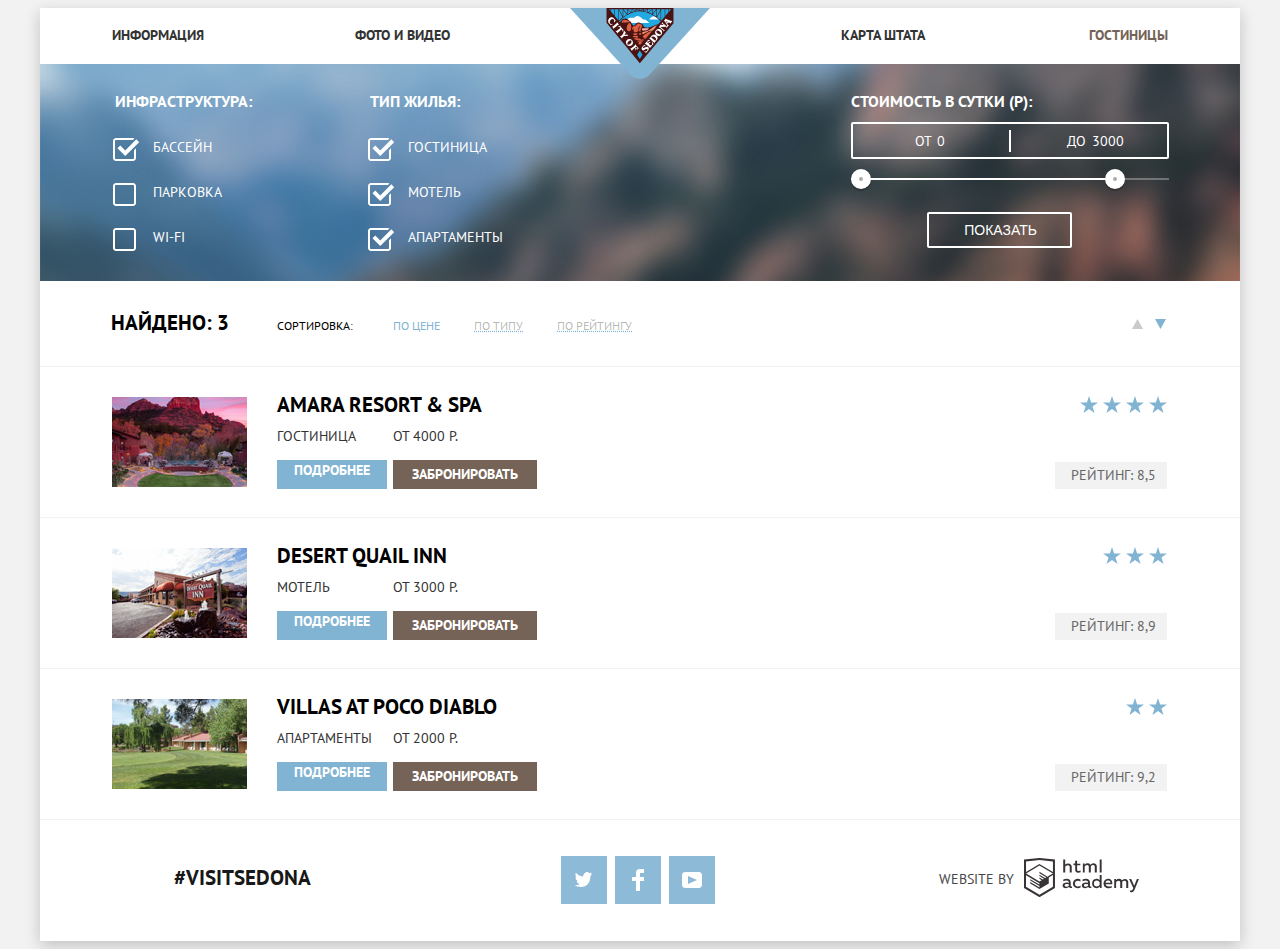
==== catalog.html @ 16fbcbd1 "Версия для предзащиты" ====
<!DOCTYPE html>
<html lang="ru">
<head>
  <meta charset="utf-8">
  <title>HTML Academy: Седона</title>
  <link href="https://fonts.googleapis.com/css?family=PT+Sans" rel="stylesheet">
  <link rel="stylesheet" href="https://necolas.github.io/normalize.css/8.0.1/normalize.css">
  <link rel="stylesheet" href="css/style.css">
</head>
<body  class="inner">
  <div class="main-wrapper">
    <header class="main-header">

      <div class="header-top">
        <a  class="logo" href="index.html">
          <img src="img/logo.svg" width="140" height="71" alt="Логотип: CITY OF SEDONA">
        </a>
        <nav class="main-menu">
          <ul class="main-menu-items">
            <li><a href="information.html">Информация</a></li>
            <li><a href="fotos-videos.html">Фото и видео</a></li>
            <li><a href="state-map.html">Карта штата</a></li>
            <li><a class="active-page">Гостиницы</a></li>
          </ul>
        </nav>
      </div>

    </header>

    <main>
      <h1 class="visually-hidden">Выберите отель</h1>

      <div class="wrapper-inner">
        <section class="filters">
          <h2 class="visually-hidden">Фильтр гостиниц</h2>
          <form class="form-filters" method="get" >
            <div class="filter-column">
              <fieldset>
                <legend>Инфраструктура:</legend>
                <ul class="filter-list">
                  <li class="filter-option">
                    <label class="login-checkbox">
                      <input class="visually-hidden" type="checkbox" name="pool"  checked >
                      <span class="checkbox-indicator"></span>
                      Бассейн
                    </label>
                  </li>
                  <li class="filter-option">
                    <label class="login-checkbox">
                      <input class="visually-hidden" type="checkbox" name="parcking" >
                      <span class="checkbox-indicator"></span>
                      Парковка
                    </label>
                  </li>
                  <li class="filter-option">
                    <label class="login-checkbox">
                      <input class="visually-hidden" type="checkbox" name="wifi"  >
                      <span class="checkbox-indicator"></span>
                      Wi-Fi
                    </label>
                  </li>
                </ul>
              </fieldset>

              <fieldset>
                <legend>Тип жилья:</legend>
                <ul class="filter-list">
                  <li class="filter-option">
                    <label class="login-checkbox">
                      <input class="visually-hidden" type="checkbox" name="item"  checked >
                      <span class="checkbox-indicator"></span>
                      Гостиница
                    </label>
                  </li>
                  <li class="filter-option">
                    <label class="login-checkbox">
                      <input class="visually-hidden" type="checkbox" name="motel"  checked  >
                      <span class="checkbox-indicator"></span>
                      Мотель
                    </label>
                  </li>
                  <li class="filter-option">
                    <label class="login-checkbox">
                      <input class="visually-hidden" type="checkbox" name="apartment"  checked  >
                      <span class="checkbox-indicator"></span>
                      Апартаменты
                    </label>
                  </li>
                </ul>
              </fieldset>
            </div>

            <div class="filter-range">
              <div class="filter-range-title">Стоимость в сутки (р):</div>
              <div class="price-controls">
                <label class="min-price">от <input type="text" name="min-price" value="0"></label>
                <label class="max-price">до <input type="text" name="max-price" value="3000"></label>
              </div>
              <div class="range-controls">
                <div class="scale">
                  <div class="bar"></div>
                </div>
                <div class="range-toggle range-toggle-min"></div>
                <div class="range-toggle range-toggle-max"></div>
              </div>
              <button class="btn-transparent" type="submit">Показать</button>
            </div>
          </form>
        </section>
      </div>

      <section class="sorting">
        <h2 class="visually-hidden">Сортировка выбранных гостиниц</h2>
        <div class="sorting-column">
          <b>Найдено: 3</b>
        </div>
        <div class="sorting-column">
          <p>Сортировка:</p>
          <ul>
            <li><a class="sorting-link current" href="#">По цене</a> </li>
            <li><a class="sorting-link" href="#">По типу</a> </li>
            <li><a class="sorting-link" href="#">По рейтингу</a> </li>
          </ul>
        </div>
        <div class="sorting-column arrows">
          <a class="arrow-up" href="#"><span class="visually-hidden">Вверх</span>
            <svg xmlns="http://www.w3.org/2000/svg" width="11" height="10" viewBox="0 0 11 10"><path fill="#231F20" d="M5.5 0L0 10h11z"/></svg></a>
            <a class="arrow-down current" href="#"><span class="visually-hidden">Вниз</span>
              <svg xmlns="http://www.w3.org/2000/svg" width="11" height="10" viewBox="0 0 11 10"><path fill="#231F20" d="M5.5 10L0 0h11"/></svg></a>
            </div>

          </section>

          <section class="items-list">
            <h2 class="visually-hidden">Подходящие отели</h2>
            <ul>
              <li class="item">
                <img class="item-img" src="img/layer-21.jpg" alt="Amara Resort &amp; Spa" width="135" height="90">
                <div class="item-block">
                  <div class="info">
                    <a class="item-name" href="/amara"> <b> Amara Resort &amp; Spa</b></a>
                    <div class="item-row">
                      <p class="item-type">Гостиница</p>
                      <p class="item-price">От 4000 Р.</p>
                    </div>
                  </div>
                  <div class="rating">
                    <div class="item-stars">
                      <span class="visually-hidden">4 звезды</span>
                      <ul class="stars">
                        <li> <img src="img/invalid-name.svg" width="18" height="17" alt="звезда"> </li>
                        <li> <img src="img/invalid-name.svg" width="18" height="17"alt="звезда"> </li>
                        <li> <img src="img/invalid-name.svg" width="18" height="17"alt="звезда"> </li>
                        <li> <img src="img/invalid-name.svg" width="18" height="17"alt="звезда"> </li>
                      </ul>
                    </div>
                    <p class="item-rating"> Рейтинг: 8,5</p>
                  </div>
                  <div class="btn">
                    <a class="btn-more" href="more.html">Подробнее</a>
                    <a class="btn-book" href="book.html">Забронировать</a>
                  </div>
                </div>
              </li>
              <li class="item">
                <img class="item-img" src="img/layer-89-copy.jpg" alt="Desert Quail Inn" width="135" height="90">
                <div class="item-block">
                  <div class="info">
                    <a class="item-name" href="/desert"> <b> Desert Quail Inn </b></a>
                    <div class="item-row">
                      <p class="item-type">Мотель</p>
                      <p class="item-price">От 3000 Р.</p>
                    </div>
                  </div>
                  <div class="rating">
                    <div class="item-stars">
                      <span class="visually-hidden">3 звезды</span>
                      <ul class="stars">
                        <li> <img src="img/invalid-name.svg" width="18" height="17" alt="звезда"> </li>
                        <li> <img src="img/invalid-name.svg" width="18" height="17" alt="звезда"> </li>
                        <li> <img src="img/invalid-name.svg" width="18" height="17" alt="звезда"> </li>
                      </ul>
                    </div>
                    <p class="item-rating"> Рейтинг: 8,9</p>
                  </div>
                  <div class="btn">
                    <a class="btn-more" href="more.html">Подробнее</a>
                    <a class="btn-book" href="book.html">Забронировать</a>
                  </div>
                </div>
              </li>
              <li class="item">
                <img class="item-img" src="img/layer-22.jpg" alt="Villas at Poco Diablo" width="135" height="90">
                <div class="item-block">
                  <div class="info">
                    <a class="item-name" href="/villas"> <b> Villas at Poco Diablo</b></a>
                    <div class="item-row">
                      <p class="item-type">Апартаменты</p>
                      <p class="item-price">От 2000 Р.</p>
                    </div>
                  </div>
                  <div class="rating">
                    <div class="item-stars">
                      <span class="visually-hidden">2 звезды</span>
                      <ul class="stars">
                        <li> <img src="img/invalid-name.svg" width="18" height="17" alt="звезда"> </li>
                        <li> <img src="img/invalid-name.svg" width="18" height="17" alt="звезда"> </li>
                      </ul>
                    </div>
                    <p class="item-rating"> Рейтинг: 9,2</p>
                  </div>
                  <div class="btn">
                    <a class="btn-more" href="more.html">Подробнее</a>
                    <a class="btn-book" href="book.html">Забронировать</a>
                  </div>
                </div>
              </li>
            </ul>

          </section>
        </main>

        <footer class="page-footer">
          <div class="map">
            <!-- <img class="map" src="img/map.jpg" alt="Седона на карте" width="1200" height="593"> -->
            <iframe src="https://www.google.com/maps/embed?pb=!1m18!1m12!1m3!1d104770.38018730558!2d-111.86517855273749!3d34.85435832354931!2m3!1f0!2f0!3f0!3m2!1i1024!2i768!4f13.1!3m3!1m2!1s0x872da132f942b00d%3A0x5548c523fa6c8efd!2sSedona%2C+Arizona+86336%2C+Estats+Units+d&#39;Am%C3%A8rica!5e0!3m2!1sca!2ses!4v1544992122012" width="600" height="450" style="border:0" allowfullscreen></iframe>
          </div>
          <div class="main-footer">
            <div class="footer-left footer">
              <a href="visitsedoma.html">#visitsedona</a>
            </div>
            <div class="footer-center footer">
              <ul class="footer-social">
                <li><a href="https://twitter.com" class="social-btn social-btn-tw"><span class="visually-hidden" >Twitter</span>
                </a></li>
                <li><a href="https://facebook.com" class="social-btn social-btn-fb"><span class="visually-hidden">Facebook</span>
                </a></li>
                <li><a href="https://youtube.com" class="social-btn social-btn-ytb"><span class="visually-hidden">YouTube</span>
                </a></li>
              </ul>
            </div>
            <div class="footer-right footer">
              <span>website by</span> <a href="https://htmlacademy.ru/intensive/htmlcss">
                <span class="visually-hidden">htmlacademy</span>
                <svg id="Layer_3" data-name="Layer 1" xmlns="http://www.w3.org/2000/svg" viewBox="0 0 108.08 36.85"><title>logo-htmlacademy-small1</title><path d="M44.61,26.88a2,2,0,0,0,.55-0.1v1.33a3.25,3.25,0,0,1-1.18.21,1.67,1.67,0,0,1-1.67-1,4.84,4.84,0,0,1-3.14,1.08c-1.51,0-2.91-.83-2.91-2.55,0-2.13,2-2.79,3.71-2.79a11.08,11.08,0,0,1,2.17.25v-0.3c0-1-.76-1.77-2.19-1.77a7.42,7.42,0,0,0-3,.64v-1.7a10.21,10.21,0,0,1,3.19-.55c2.36,0,3.81,1.12,3.81,3.65v3a0.54,0.54,0,0,0,.49.59h0.17Zm-6.44-1.13A1.35,1.35,0,0,0,39.63,27h0.11a3.39,3.39,0,0,0,2.41-1V24.58a9.72,9.72,0,0,0-1.81-.21c-1,0-2.16.33-2.16,1.38h0Zm12.36-6.11a5,5,0,0,1,2.57.64V22a4.08,4.08,0,0,0-2.3-.7,2.75,2.75,0,1,0,0,5.49,5,5,0,0,0,2.43-.64v1.71a6.27,6.27,0,0,1-2.76.57A4.21,4.21,0,0,1,46,24.51q0-.21,0-0.41a4.32,4.32,0,0,1,4.18-4.46h0.38Zm12.17,7.24a2,2,0,0,0,.55-0.1v1.33a3.25,3.25,0,0,1-1.18.21,1.67,1.67,0,0,1-1.67-1,4.84,4.84,0,0,1-3.14,1.08c-1.51,0-2.91-.83-2.91-2.55,0-2.13,2-2.79,3.71-2.79a11.08,11.08,0,0,1,2.17.25v-0.3c0-1-.76-1.77-2.19-1.77a7.42,7.42,0,0,0-3,.64v-1.7a10.21,10.21,0,0,1,3.19-.55c2.36,0,3.81,1.12,3.81,3.65v3a0.54,0.54,0,0,0,.49.59h0.17Zm-6.44-1.13A1.35,1.35,0,0,0,57.73,27h0.11a3.39,3.39,0,0,0,2.41-1V24.58a9.72,9.72,0,0,0-1.81-.21c-1.06,0-2.16.33-2.16,1.38h0ZM73,16V28.2H71.35V26.88a3.88,3.88,0,0,1-3.19,1.54,4.4,4.4,0,0,1,0-8.78,3.81,3.81,0,0,1,3,1.3V16H73Zm-4.53,5.22a2.76,2.76,0,1,0,0,5.52A2.86,2.86,0,0,0,71.15,25V23A2.91,2.91,0,0,0,68.49,21.27ZM79,19.64c3.31,0,4.46,2.68,3.92,5.09H76.7c0.21,1.5,1.67,2.11,3.19,2.11a6.11,6.11,0,0,0,2.64-.59v1.6a7.14,7.14,0,0,1-3,.57C77,28.42,74.78,27,74.78,24a4.18,4.18,0,0,1,4-4.39H79Zm0.09,1.54a2.28,2.28,0,0,0-2.44,2.1v0.06H81.3A2,2,0,0,0,79.13,21.18Zm5.73,7V19.87h1.65v1a3.81,3.81,0,0,1,2.78-1.27A2.86,2.86,0,0,1,91.89,21a4.12,4.12,0,0,1,2.91-1.33A3.06,3.06,0,0,1,98,23V28.2h-1.9V23.05a1.59,1.59,0,0,0-1.42-1.75H94.42a2.8,2.8,0,0,0-2.07,1.12V28.2h-1.9V23.05A1.59,1.59,0,0,0,89,21.31H88.8a3,3,0,0,0-2.21,1.29v5.63H84.86Zm21.31-8.33h1.9l-3.91,9.46c-0.9,2.17-2.09,2.86-3.35,2.86a4.76,4.76,0,0,1-1.1-.14V30.46a2.86,2.86,0,0,0,.85.12c0.9,0,1.58-.64,2.07-1.9l0.17-.42-4-8.4h2l2.86,6.29ZM38.73,1.46V6.22a3.81,3.81,0,0,1,2.7-1.14,3.25,3.25,0,0,1,3.44,3.4v5.15H43V8.72a1.81,1.81,0,0,0-1.61-2h-0.3a2.93,2.93,0,0,0-2.32,1.39v5.52h-1.9V1.46h1.9ZM49.94,2.31v3h3V6.91h-3v3.81c0,1.1.5,1.46,1.58,1.46a4.49,4.49,0,0,0,1.69-.33v1.6A6.8,6.8,0,0,1,51,13.8a2.55,2.55,0,0,1-2.86-2.74V6.89H46.58V5.26h1.5V2.74Zm5.4,11.31V5.28H57v1A3.81,3.81,0,0,1,59.77,5a2.86,2.86,0,0,1,2.6,1.33A4.12,4.12,0,0,1,65.28,5,3.06,3.06,0,0,1,68.44,8.4v5.21h-1.9V8.46a1.59,1.59,0,0,0-1.42-1.75H64.89a2.8,2.8,0,0,0-2.07,1.12v5.78h-1.9V8.46A1.59,1.59,0,0,0,59.5,6.71H59.27A3,3,0,0,0,57.06,8v5.63H55.34ZM71.17,1.45H73V13.6H71.17V1.45ZM14.71,0H14.55L0,1.54V28.21l14.55,8.66,14.55-8.66V1.54Zm12.5,27.1L14.55,34.64,1.9,27.12V16.18l12.59,7.5V25L5.86,19.9v1.31l8.68,5.21v1.39L5.87,22.65V24l8.68,5.21,8.75-5.24V18.31L27.2,16V27.12Zm0-12.53-3.48,2-1.6,1L14.51,13v1.31L21,18.23H21l-0.14.09-1,.54-5.37-3.2V17l4.24,2.52-1,.67-3.2-1.9v1.31l2.1,1.24L14.5,22.1,2,14.65,14.51,7.11Zm0-1.32L14.49,5.76,1.91,13.25v-10L14.56,1.92,27.21,3.25v10h0Z" transform="translate(0 -0.02)" fill="#231f20"/></svg>
              </a>
            </div>
          </div>
        </footer>

      </div>
      <script src="js/script.js"></script>
    </body>
    </html>
---- css/style.css ----
body{

  padding: 0;

  font-family: 'PT Sans', Arial, sans-serif;
  font-size: 14px;
  line-height: 21px;
  color: #333333;
  text-transform: uppercase;
  text-align: center;

  background-color: #f2f2f2;
}

img {
  max-width: 100%;
  height: auto;
}

a{
  text-decoration: none;
}

.visually-hidden:not(:focus):not(:active),
input[type="checkbox"].visually-hidden,
input[type="radio"].visually-hidden {
  position: absolute;

  width: 1px;
  height: 1px;
  margin: -1px;
  border: 0;
  padding: 0;

  white-space: nowrap;

  -webkit-clip-path: inset(100%);

  clip-path: inset(100%);
  clip: rect(0 0 0 0);
  overflow: hidden;
}

.main-wrapper{
  width: 1200px;
  margin: 0 auto;
  padding: 0;

  background-color: white;
  -webkit-box-shadow: 0px 5px 15px 0 rgba(0, 1, 1, 0.2);
  box-shadow: 0px 5px 15px 0 rgba(0, 1, 1, 0.2);
}

.header-top{
  position: relative;
}

.logo{
  position:absolute;
  top: 0;
  left: 530px;
  z-index: 3;

  display: block;
}

.main-menu{
  margin: 0;

  line-height: 26px;
  font-weight: bold;
  color: #333333;
}

.main-menu-items {
  display: -webkit-box;
  display: -ms-flexbox;
  display: flex;
  -webkit-box-orient: horizontal;
  -webkit-box-direction: normal;
  -ms-flex-direction: row;
  flex-direction: row;
  -webkit-box-pack: justify;
  -ms-flex-pack: justify;
  justify-content: space-between;
  -ms-flex-wrap: wrap;
  flex-wrap: wrap;

  margin: 0;
  padding-left: 0;

  list-style: none;
}

.main-menu-items a{
  display:block;

  padding-top: 14px;
  padding-bottom:16px;

  color: #333333;

}
.main-menu-items li{
  width: 228px;}

  .main-menu-items li:first-child{
    margin-left: 72px;
  }

  .main-menu-items li:first-child,
  .main-menu-items li:nth-child(2){
    text-align: left;
  }

  .main-menu-items li:nth-child(2){
    margin-right: 50px;
  }

  .main-menu-items li:nth-child(3){
    margin-left: 50px;
  }

  .main-menu-items li:nth-child(3),
  .main-menu-items li:last-child{
    text-align: right;
  }

  .main-menu-items li:last-child{
    margin-right: 72px;
  }

  .main-menu-items a:hover,
  .main-menu-items a:focus{
    color: #81b3d2;
    outline: none;
  }

  .main-menu-items a.active-page{
    color: #766357;
  }

  .welcome-wrapper {
    position: relative;

    display: -webkit-box;

    display: -ms-flexbox;

    display: flex;
    -webkit-box-orient: vertical;
    -webkit-box-direction: normal;
    -ms-flex-direction: column;
    flex-direction: column;
    -webkit-box-pack: end;
    -ms-flex-pack: end;
    justify-content: flex-end;
    -ms-flex-wrap: wrap;
    flex-wrap: wrap;
    margin: 0;
    padding: 0;
    width: auto;
    height: 509px;

    background-image: url("../img/polygon.svg"), url("../img/welcome.png"), url("../img/background-photo.jpg");
    background-position: 0 452px, center 75px, 0 -80px;
    background-repeat: no-repeat;
    background-color: #81b3d2;;
  }

  .welcome-text{
    display: block;

    padding-top: 43px;
    padding-bottom: 38px;
    width: 100%;

    background-color: #ffffff;
  }

  .welcome h2{
    padding: 0 40px;
    margin-bottom: 26px;

    font-size: 21px;
    font-weight: bold;
    line-height: 26px;
    color: #000000;
  }

  .welcome p{
    display: block;

    line-height: 26px;
  }

  .advantages-list{
    display: -webkit-box;
    display: -ms-flexbox;
    display: flex;
    -webkit-box-pack: justify;
    -ms-flex-pack: justify;
    justify-content: space-between;
    -ms-flex-wrap: wrap;
    flex-wrap: wrap;
    margin:0;
    padding: 0;

    list-style: none;
  }

  .advantages-item{
    width: 400px;

    list-style: none;
    background-color: #eeeeee;
  }

  .advantages-text{
    padding: 25px 60px 38px ;
  }

  .advantages-text p{
    padding-bottom: 7px;
  }

  .advantages-item-special .advantages-text{
    padding-bottom:5px;

    color: #ffffff;

    background-color: #81b3d2;

  }
  .advantages-item-special {
    display: -webkit-box;
    display: -ms-flexbox;
    display: flex ;
    -webkit-box-pack: start;
    -ms-flex-pack: start;
    justify-content: flex-start;
    -webkit-box-orient: horizontal;
    -webkit-box-direction: reverse;
    -ms-flex-direction: row-reverse;
    flex-direction: row-reverse;
    width: 100%;
    margin:0;
    padding: 0;
  }

  .advantages-item-special:first-child{
    -webkit-box-orient: horizontal;
    -webkit-box-direction: normal;
    -ms-flex-direction: row;
    flex-direction: row;
    /* special for IE11 */
    width: 1200px;
  }

  .advantages-item-special img{
    -o-object-fit: cover;
    object-fit: cover;
    width: 800px;
    height: 256px;

  }
  .advantages-title{
    padding-left: 65px;
    padding-right: 65px;
    padding-bottom: 3px;

    font-size: 21px;
    font-weight: bold;
    text-align: center;
  }

  .advantages-item .advantages-title{
    color: #000000;
  }

  .features-item-list{
    display: -webkit-box;
    display: -ms-flexbox;
    display: flex ;
    -webkit-box-pack: justify;
    -ms-flex-pack: justify;
    justify-content: space-between;
    width:1200px;
    padding: 0;
    margin:0;

    list-style: none;
    background-color: #ffffff;
  }

  .features-item{
    position: relative;

    width: 400px;
    padding: 50px;
    padding-top: 139px;
    padding-bottom: 69px;

    background-color: #ffffff;
  }


  .features-title:before{
    content: "";
    position: absolute;
    left: 162px;
    top: 60px;

    width: 76px;
    height: 75px;
  }

  .features-housing:before{
    background-image: url(../img/icon-1.svg);
    background-repeat: no-repeat;
  }

  .features-food:before{
    background-image: url(../img/icon-3.svg);
    background-repeat: no-repeat;
  }

  .features-souvenirs::before{
    left: 168px;
    top: 57px;

    background-image: url(../img/icon-2.svg);
    background-repeat: no-repeat;
  }
  .features-title{
    padding-bottom: 2px;

    font-size: 21px;
    font-weight: bold;
    color: #000000;
  }

  .order{
    display: -webkit-box;
    display: -ms-flexbox;
    display: flex;
    -webkit-box-orient: vertical;
    -webkit-box-direction: normal;
    -ms-flex-direction: column;
    flex-direction: column;
    -webkit-box-align: center;
    -ms-flex-align: center;
    align-items: center;

    position: relative;
  }

  .order-info b{
    display:block;
    margin-top: 52px;
    margin-bottom: 23px;

    font-size: 30px;
    line-height: 36px;
    color: #000000;
  }

  .order-info p{
    margin-bottom: 47px;

    line-height: 24px;
  }

  .btn-order{
    display: block;
    width: 568px;
    padding: 29px 0;

    color: #ffffff;
    font-size: 21px;
    font-weight: bold;
    line-height: 26px;
    text-transform: uppercase;

    background-color: #766357;
    border-style: none;
  }

  .btn-order:hover,
  .btn-order:focus{
    background-color: #604e43;
    outline: none;
  }

  .btn-order:active{
    background-color: #503e33;
    outline: none;
  }

  .search{
    display: none;
    position: absolute;
    z-index:2;
    top: 100%;
    left: calc(50% - 285px);

    width: 458px;
    padding: 55px;
    padding-top: 40px;
    margin: 0;

    text-align: left;

    background-color: #ffffff;
    -webkit-box-shadow: 0px 7px 15px 0 rgba(0, 1, 1, 0.15);
    box-shadow: 0px 7px 15px 0 rgba(0, 1, 1, 0.15);
  }

  .search-show{
    display: block;
  }

  .number-column{
    display: -webkit-box;
    display: -ms-flexbox;
    display: flex;
    -webkit-box-pack: justify;
    -ms-flex-pack: justify;
    justify-content: space-between;
  }

  .date-select,
  .number-select{
    display: -webkit-box;
    display: -ms-flexbox;
    display: flex;
    -webkit-box-pack: justify;
    -ms-flex-pack: justify;
    justify-content: space-between;
    -webkit-box-align: baseline;
    -ms-flex-align: baseline;
    align-items: baseline;
  }

  .select-area{
    position: relative;

    -webkit-box-flex: 1;

    -ms-flex-positive: 1;

    flex-grow: 1;

    background-color: #f2f2f2;
    border-style: none;
  }

  .select-area.adults{
    margin-left:15px;
  }

  .search label{
    padding:0;
    margin:0;
    padding-right: 24px;

    color: #000000;
    font-weight: bold;
    line-height: 26px;
  }

  .date-select input,
  .number-select input{
    padding: 10px 0;

    color: #000000;
    font-weight: bold;
    text-transform: uppercase;

    background-color: #f2f2f2;
    border: 2px solid #f2f2f2;
  }

  .date-select input{
    width: 95%;
    padding-left: 15px;

  }

  .number-select input{
    width: 22px;
    padding-left: 15px;
    text-align:left;
  }

  input::-webkit-input-placeholder{
    color: #000000;
    font-weight: bold;
    text-transform: uppercase;
  }
  input:-ms-input-placeholder{
    color: #000000;
    font-weight: bold;
    text-transform: uppercase;
  }
  input::-ms-input-placeholder{
    color: #000000;
    font-weight: bold;
    text-transform: uppercase;
  }

  input::placeholder{
    color: #000000;
    font-weight: bold;
    text-transform: uppercase;
  }

  .date-select input:hover{
    color: #000000;
    font-weight: bold;

    background-color: #ebebeb;
    border: 2px solid #ebebeb;
    outline: none;
  }

  .date-select input:focus{
    color: #000000;
    font-weight: bold;

    background-color: #ffffff;
    border: 2px solid #e5e5e5;
    outline: none;
  }

  .number-select input:focus{
    outline: none;
  }

  .search button[name="calendar"]{
    position: absolute;
    right: 10px;
    top: 7px;

    padding: 0;
    margin: 0;

    border: none;

  }
  .search button[name="calendar"]:hover,
  .search button[name="calendar"]:focus,
  .search button[name="calendar"]:active{
    outline: none;
  }

  .search button[name="calendar"]:hover path,
  .search button[name="calendar"]:focus path{
    fill: #000000;
  }
  .search button[name="calendar"]:active path{
    fill: #81b3d2;
  }

  .search button[name="search"]{
    width: 458px;
    min-height: 58px;
    margin-top: 39px;

    color: #ffffff;
    font-weight: bold;
    font-size: 21px;
    line-height: 26px;
    text-align: center;
    text-transform: uppercase;

    background-color: #81b3d2;
    border-style: none;
  }

  .search button[name="search"]:focus,
  .search button[name="search"]:hover{
    background-color: #669ec0;
  }

  .search button[name="search"]:active{
    color: rgba(255, 255, 255, 0.3);

    background-color: #5496bd;
  }
  .number-select button{
    width: 34px;
    height: 28px;
    margin: 0;
    padding: 0;

    font-size: 0;

    border: none;
  }

  button[name="number-plus"],
  button[name="number-mynus"]
  {
    border: none;
    outline:none;
    background-color: #f2f2f2;
  }

  button[name="number-mynus"]::before{
    content: "";
    position: absolute;
    left: 14px;
    top: 19px;

    width: 10px;
    height: 3px;

    background-color:  #cacaca;
  }

  button[name="number-plus"]::before,
  button[name="number-plus"]::after{
    content: "";
    position: absolute;
    left: 89px;
    top: 19px;

    width: 10px;
    height: 2px;

    background-color:  #cacaca;
  }

  button[name="number-plus"]::before{
    -webkit-transform: rotate(90deg);
    -ms-transform: rotate(90deg);
    transform: rotate(90deg);
  }

  button[name="number-plus"]:hover::before,
  button[name="number-plus"]:hover::after,
  button[name="number-plus"]:focus::before,
  button[name="number-plus"]:focus::after,
  button[name="number-mynus"]:hover::before,
  button[name="number-mynus"]:focus::before{
    background-color: #000000;
  }

  button[name="number-plus"]:active::before,
  button[name="number-plus"]:active::after,
  button[name="number-mynus"]:active::before{
    background-color: #81b3d2;
  }

  .page-footer{
    display: -webkit-box;
    display: -ms-flexbox;
    display: flex;
    -webkit-box-orient: vertical;
    -webkit-box-direction: normal;
    -ms-flex-direction: column;
    flex-direction: column;
    position: relative;
  }

  .page-footer iframe{
    width: 1200px;
    height: 593px;
  }

  .inner .map{
    display: none;
  }

  .main-footer {
    position: absolute;
    z-index: 2;
    bottom: 0;

    display: -webkit-box;

    display: -ms-flexbox;

    display: flex;
    -webkit-box-pack: justify;
    -ms-flex-pack: justify;
    justify-content: space-between;
    background-color: #ffffff;
    opacity:0.9;
  }

  .inner .main-footer{
    position: relative;
  }
  .page-footer img{
    position: relative;
    z-index: 1;
  }

  .footer{
    width: 420px;
    padding: 0;

    background-color: #ffffff;
  }

  .footer-left{
    padding-right:62px;
  }

  .footer-left a{
    display: block;
    padding-top:45px;
    padding-bottom: 50px;
    padding-right: 13px;

    color: #000000;
    line-height: 26px;
    font-size: 21px;
    font-weight: bold;
  }

  .footer-center ul{
    display: -webkit-box;
    display: -ms-flexbox;
    display: flex;
    -ms-flex-wrap: wrap;
    flex-wrap: wrap;
    -webkit-box-pack: justify;
    -ms-flex-pack: justify;
    justify-content: space-between;
    -webkit-box-align: center;
    -ms-flex-align: center;
    align-items: center;
    width: 154px;
    margin: 0;
    padding-top: 36px;
  }

  .footer-center li{
    width: 46px;
    padding:0;
    margin:0;

    list-style: none;
  }

  .social-btn{
    content:"";

    display: -webkit-box;

    display: -ms-flexbox;

    display: flex;
    -webkit-box-align: center;
    -ms-flex-align: center;
    align-items: center;
    -webkit-box-pack: center;
    -ms-flex-pack: center;
    justify-content: center;
    width: 46px;
    height: 48px;

    background-color: #81b3d2;
  }

  .social-btn-tw{
    background-image: url(../img/twitter.svg);
    background-repeat: no-repeat;
    background-position: center;
  }

  .social-btn-fb{
    background-image: url(../img/fb-icon.svg);
    background-repeat: no-repeat;
    background-position: center;
  }

  .social-btn-ytb{
    background-image: url(../img/youtube.svg);
    background-repeat: no-repeat;
    background-position: center;
  }

  .social-btn:hover,
  .social-btn:focus{
    background-color: #669ec0;}

    .social-btn:active{
      background-color: #5496bd;
      opacity: 0.3;
    }

    .footer-right{
      display: -webkit-box;
      display: -ms-flexbox;
      display: flex;
      -webkit-box-pack: justify;
      -ms-flex-pack: justify;
      justify-content: space-between;
      -webkit-box-align: center;
      -ms-flex-align: center;
      align-items: center;
      max-width: 200px;
      padding-top:33px;
      padding-bottom: 36px;
      padding-right: 101px;
    }

    .footer-right span{
      display:block;

      line-height: 26px;
    }

    .footer-right a{
      display: block;
      width: 115px;
      height: 41px;
    }

    .footer-right a:hover path,
    .footer-right a:focus path{
      fill: #81b3d2;
    }

    .footer-right a:active path{
      fill: #bdbbbc;
    }

    /* Разметка страницы каталога */
    .inner main{
      text-align: left;}

      .wrapper-inner{
        width: auto;
        min-height: 200px;

        background-image: url("../img/filter-background.jpg");
        background-repeat: no-repeat;
        background-position: 0 -270px;
        background-color: #81b3d2;
      }

      .form-filters {
        display: -webkit-box;
        display: -ms-flexbox;
        display: flex;
        -webkit-box-pack: justify;
        -ms-flex-pack: justify;
        justify-content: space-between;
        -ms-flex-wrap: wrap;
        flex-wrap: wrap;
        padding-top: 27px;
        padding-left: 60px;
        padding-bottom: 0px;
        padding-right: 71px;

        color: #ffffff;
      }

      .filter-list{
        width: 230px;
        padding:0;
        margin:0;
      }

      .filters fieldset{
        border: none;
      }

      .filters legend{
        display: block;
        margin-top:10px;

        font-size: 16px;
        font-weight: bold;
      }

      .filters li{
        list-style: none;
      }

      .filter-column{
        display: -webkit-box;
        display: -ms-flexbox;
        display: flex;
        -webkit-box-pack: justify;
        -ms-flex-pack: justify;
        justify-content: space-between;

        color: #ffffff;
      }

      .filter-option{
        display: block;

        margin-bottom: 24px;
        margin-top: 20px;
      }

      .login-checkbox {
        position: relative;

        padding-left: 40px;

        cursor: pointer;
      }

      .login-checkbox input[type="checkbox"] + .checkbox-indicator {
        position: absolute;
        top: 0;
        left: 0;

        width: 23px;
        height: 23px;

        background-image: url("../img/checkbox-off.svg");
        background-repeat: no-repeat;
      }

      .login-checkbox input[type="checkbox"]:focus + .checkbox-indicator {
        background-image: url("../img/checkbox-off.svg");
        background-repeat: no-repeat;
      }

      .login-checkbox input[type="checkbox"]:checked + .checkbox-indicator{
        width: 27px;

        background-image: url("../img/checkbox-on.svg");
        background-repeat: no-repeat;
      }

      .login-checkbox input[type="checkbox"]:disabled + .checkbox-indicator{
        width: 27px;

        background-image: url("../img/checkbox-off-3.svg");
        background-repeat: no-repeat;
        opacity: 0.5;
      }

      .login-checkbox input[type="checkbox"]:disabled:checked + .checkbox-indicator{
        width: 27px;

        background-image: url("../img/checkbox-on-2.svg");
        background-repeat: no-repeat;
        opacity: 0.5;
      }

      .filter-range {
        width: 318px;

        color: #ffffff;
        text-transform: uppercase;
      }

      .filter-range-title {
        margin-bottom: 10px;

        font-weight: 600;
        font-size: 16px;
        line-height: 21px;
      }

      .price-controls {
        position: relative;

        height: 33px;
        margin-bottom: 19px;

        font-size: 0;

        border: 2px solid #ffffff;
        border-radius: 2px;
      }

      .price-controls::after {
        content: "";
        position: absolute;
        top: 50%;
        left: 50%;

        width: 2px;
        height: 22px;

        background: #ffffff;
        -webkit-transform: translate(-50%, -50%);
        -ms-transform: translate(-50%, -50%);
        transform: translate(-50%, -50%);
      }

      .price-controls label {
        display: inline-block;

        font-size: 14px;
        line-height: 21px;
        vertical-align: top;

        cursor: pointer;
      }

      .price-controls .min-price,
      .price-controls .max-price {
        width: 90px;
        padding-left: 62px;
      }

      .price-controls input {
        width: 50px;
        margin: 0;
        padding-top: 7px;

        color: inherit;
        font: inherit;

        background: none;
        border: none;
      }

      .range-controls {
        position: relative;

        margin-bottom: 32px;
      }

      .range-controls .scale {
        height: 2px;

        background: rgba(255, 255, 255, 0.3);
      }

      .range-controls .bar {
        width: 80%;
        height: 2px;

        background: #ffffff;
      }

      .range-toggle {
        position: absolute;
        top: -9px;

        width: 4px;
        height: 4px;

        background: #ababab;
        border: 8px solid #ffffff;
        border-radius: 50%;
        -webkit-box-shadow: 0 2px 1px 0 rgba(0, 1, 1, 0.2);
        box-shadow: 0 2px 1px 0 rgba(0, 1, 1, 0.2);
        cursor: pointer;
      }

      .range-toggle:hover {
        background: #1c4f80;
      }

      .range-toggle-min {
        left: 0;
      }

      .range-toggle-max {
        left: 80%;
      }

      .btn-transparent {
        display: block;
        margin: 0 auto;
        padding: 6px 33px 6px 35px ;
        margin-right:97px;

        font-size: 14px;
        line-height: 20px;
        color: #ffffff;
        text-transform: uppercase;

        background: transparent;
        border: 2px solid #ffffff;
        border-radius: 2px;
        cursor: pointer;
      }

      .btn-transparent:hover {
        color: #000000;
        background: #ffffff;
      }

      .sorting {
        position: relative;

        display: -webkit-box;

        display: -ms-flexbox;

        display: flex;
        -webkit-box-pack: start;
        -ms-flex-pack: start;
        justify-content: flex-start;
        -webkit-box-align: baseline;
        -ms-flex-align: baseline;
        align-items: baseline;

        color: #000000;
      }

      .sorting b{
        display: block;

        padding: 29px 48px 30px 71px;

        font-size: 21px;
        line-height: 26px;
        color: #000000;
        font-weight: bold;
      }

      .sorting-column{
        display: -webkit-box;
        display: -ms-flexbox;
        display: flex;
        -webkit-box-pack: justify;
        -ms-flex-pack: justify;
        justify-content: space-between;

        font-size: 12px;
        line-height: 18px;
      }

      .sorting-column p{
        margin-right: 28px;
      }

      .sorting-column ul{
        display: -webkit-box;
        display: -ms-flexbox;
        display: flex;
        -webkit-box-pack: justify;
        -ms-flex-pack: justify;
        justify-content: space-between;
        padding: 0;
      }

      .sorting-column li{
        padding-right: 22px;

        list-style: none;
      }

      .sorting-link{
        color: rgba(0, 0, 0, 0.3);
        text-decoration: underline;
        -webkit-text-decoration-style: dotted;
        text-decoration-style: dotted;
        -webkit-text-decoration-color: #81b3d2;
        text-decoration-color: #81b3d2;

        outline: none;
      }

      .sorting-link:hover,
      .sorting-link:focus {
        color: #81b3d2
      }

      .sorting-link:active{
        color: #000000;
        text-decoration: none;
      }

      .sorting-link.current{
        color: #81b3d2;
        text-decoration: none;
      }

      .sorting-column.arrows{
        position: absolute;
        top: 35px;
        right: 74px;
      }

      .sorting-column a{
        display: block;
        padding-left: 12px;
      }

      .sorting-column a path{
        fill: #cacaca;
      }

      .sorting-column a:hover path,
      .sorting-column a:focus path{
        fill: #231F20;
      }

      .sorting-column a:active path{
        fill: #81b3d2;
      }

      .sorting-column .current path{
        fill:#81b3d2;
      }

      .items-list ul{
        padding: 0;
        margin: 0;
      }

      .items-list li.item {
        list-style: none;
        border-top: 1px solid #f2f2f2;
      }

      .items-list li.item:last-child{
        border-bottom: 1px solid #f2f2f2;
      }

      .item{
        position:relative;

        display: -webkit-box;

        display: -ms-flexbox;

        display: flex;
        -webkit-box-pack: start;
        -ms-flex-pack: start;
        justify-content: flex-start;
        -webkit-box-align: start;
        -ms-flex-align: start;
        align-items: flex-start;
      }

      .item-img{
        padding:30px;
        padding-left:72px;
      }

      .item-block{
        display:-webkit-box;
        display:-ms-flexbox;
        display:flex;
        -ms-flex-wrap:wrap;
        flex-wrap:wrap;
        -ms-flex-line-pack: start;
        align-content: flex-start;
        padding-top: 25px;
        width:300px;
      }

      .item-row{
        display:-webkit-box;
        display:-ms-flexbox;
        display:flex;
        -webkit-box-pack: justify;
        -ms-flex-pack: justify;
        justify-content: space-between;
        -webkit-box-align: baseline;
        -ms-flex-align: baseline;
        align-items: baseline;
        padding-top: 8px;
        padding-bottom: 13px;
      }

      .item-row p{
        display:block;
        text-align: left;
        min-width: 110px;
        margin:0;
        margin-right: 6px;;
      }

      .item .item-name{
        padding-bottom:0;
        margin-top:20px;

        color: #000000;
        line-height: 26px;
        font-size: 21px;
      }

      .item .item-name:focus,
      .item .item-name:hover{
        color: #81b3d2;
      }

      .item .item-name:active{
        color: rgba(0, 0, 0, 0.3);
      }
      .item .btn{
        display:-webkit-box;
        display:-ms-flexbox;
        display:flex;
        -webkit-box-pack: start;
        -ms-flex-pack: start;
        justify-content: flex-start;
      }

      .item .btn-more,
      .item .btn-book{
        display:inline-block;
        vertical-align: middle;
        padding-left: 17px;
        padding-right: 17px;
        padding-top: 4px;
        padding-bottom: 4px;
        margin-right: 6px;
        min-width: 110px;

        color: #ffffff;
        font-weight: bold;
        text-align:center;

        background-color: #81b3d2;
      }

      .item .btn-more{
        width:110px;
        padding: 0;
      /* special for IE11 */
      }

      .item .btn-book{
        background-color: #766357;
      }

      .item .btn-more:focus,
      .item .btn-more:hover{
        background-color: #669ec0;
      }

      .item .btn-more:active{
        color: rgba(255, 255, 255, 0.3);

        background-color: #5496bd;
      }

      .item .btn-book:focus,
      .item .btn-book:hover{
        background-color: #604e43;
      }

      .item .btn-book:active{
        color: rgba(255, 255, 255, 0.3);

        background-color: #503e33;
      }

      .item-block .rating{
        position:absolute;
        right: 73px;
        top: 29px;

        display:-webkit-box;

        display:-ms-flexbox;

        display:flex;
        -webkit-box-orient: vertical;
        -webkit-box-direction: normal;
        -ms-flex-direction: column;
        flex-direction: column;
        -ms-flex-line-pack: justify;
        align-content: space-between;
      }

      .item-stars{
        margin-bottom: 29px;
      }

      .stars{
        display: -webkit-box;
        display: -ms-flexbox;
        display: flex;
        -webkit-box-pack: end;
        -ms-flex-pack: end;
        justify-content: flex-end;
        margin: 0;
        padding-left: 0;

        list-style: none;
      }

      .stars li{
        list-style: none;
        border-style: none;
      }

      .stars img{
        padding-left:5px;
      }

      .item-rating{
        padding: 3px 11px 3px 16px;

        color:#666666;

        background-color: #f2f2f2;
        border: none;
      }
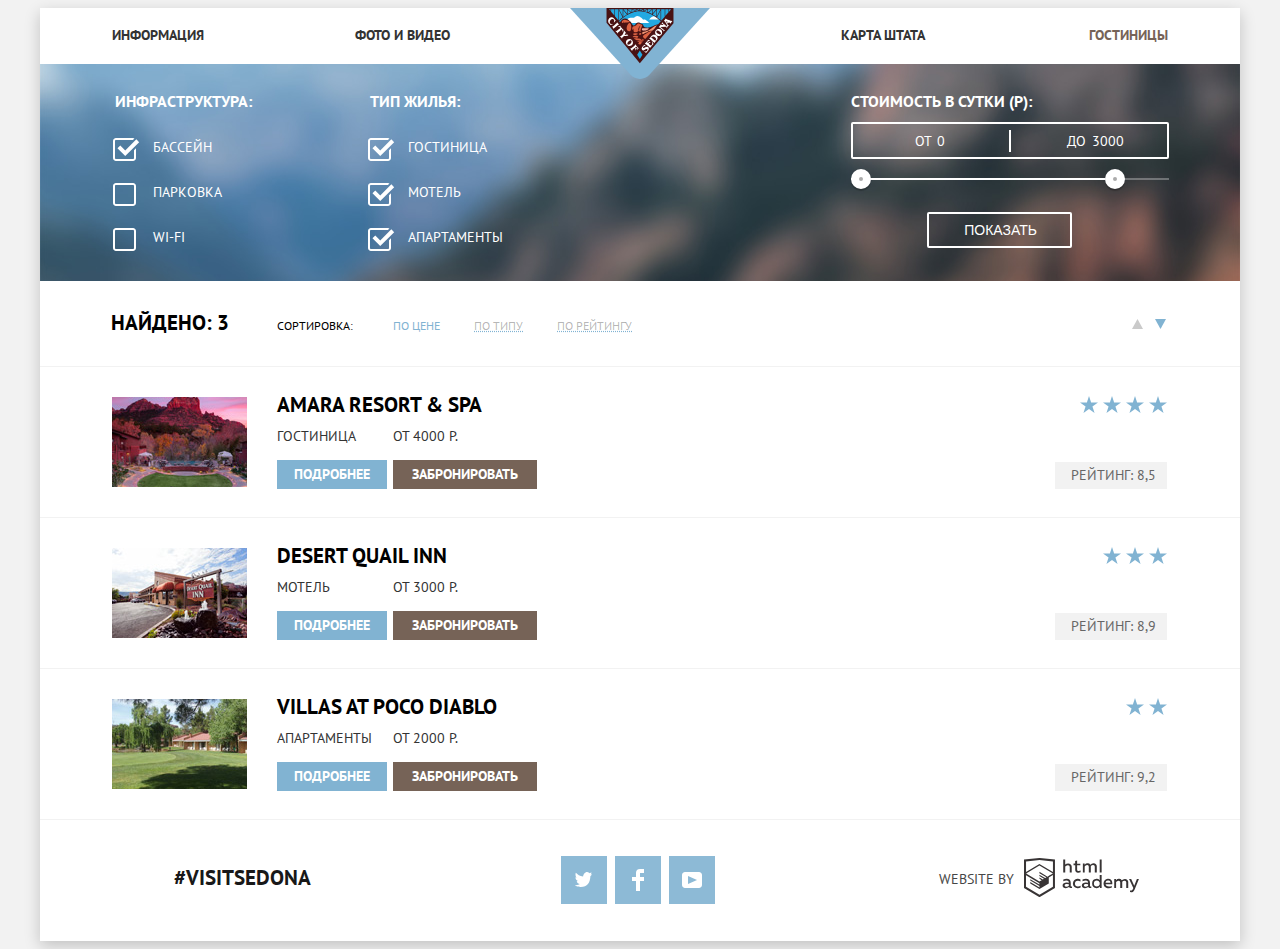
==== commit 1127e99d: "Добавлен контейнер для текста" ====
--- a/catalog.html
+++ b/catalog.html
@@ -39,21 +39,21 @@
                 <legend>Инфраструктура:</legend>
                 <ul class="filter-list">
                   <li class="filter-option">
-                    <label class="login-checkbox">
+                    <label class="label-checkbox">
                       <input class="visually-hidden" type="checkbox" name="pool"  checked >
                       <span class="checkbox-indicator"></span>
                       Бассейн
                     </label>
                   </li>
                   <li class="filter-option">
-                    <label class="login-checkbox">
+                    <label class="label-checkbox">
                       <input class="visually-hidden" type="checkbox" name="parcking" >
                       <span class="checkbox-indicator"></span>
                       Парковка
                     </label>
                   </li>
                   <li class="filter-option">
-                    <label class="login-checkbox">
+                    <label class="label-checkbox">
                       <input class="visually-hidden" type="checkbox" name="wifi"  >
                       <span class="checkbox-indicator"></span>
                       Wi-Fi
@@ -66,21 +66,21 @@
                 <legend>Тип жилья:</legend>
                 <ul class="filter-list">
                   <li class="filter-option">
-                    <label class="login-checkbox">
+                    <label class="label-checkbox">
                       <input class="visually-hidden" type="checkbox" name="item"  checked >
                       <span class="checkbox-indicator"></span>
                       Гостиница
                     </label>
                   </li>
                   <li class="filter-option">
-                    <label class="login-checkbox">
+                    <label class="label-checkbox">
                       <input class="visually-hidden" type="checkbox" name="motel"  checked  >
                       <span class="checkbox-indicator"></span>
                       Мотель
                     </label>
                   </li>
                   <li class="filter-option">
-                    <label class="login-checkbox">
+                    <label class="label-checkbox">
                       <input class="visually-hidden" type="checkbox" name="apartment"  checked  >
                       <span class="checkbox-indicator"></span>
                       Апартаменты
@@ -149,9 +149,9 @@
                       <span class="visually-hidden">4 звезды</span>
                       <ul class="stars">
                         <li> <img src="img/invalid-name.svg" width="18" height="17" alt="звезда"> </li>
-                        <li> <img src="img/invalid-name.svg" width="18" height="17"alt="звезда"> </li>
-                        <li> <img src="img/invalid-name.svg" width="18" height="17"alt="звезда"> </li>
-                        <li> <img src="img/invalid-name.svg" width="18" height="17"alt="звезда"> </li>
+                        <li> <img src="img/invalid-name.svg" width="18" height="17" alt="звезда"> </li>
+                        <li> <img src="img/invalid-name.svg" width="18" height="17" alt="звезда"> </li>
+                        <li> <img src="img/invalid-name.svg" width="18" height="17" alt="звезда"> </li>
                       </ul>
                     </div>
                     <p class="item-rating"> Рейтинг: 8,5</p>
--- a/css/style.css
+++ b/css/style.css
@@ -1,5 +1,4 @@
 body{
-
   padding: 0;
 
   font-family: 'PT Sans', Arial, sans-serif;
@@ -51,6 +50,11 @@
   box-shadow: 0px 5px 15px 0 rgba(0, 1, 1, 0.2);
 }
 
+.container{
+  width: 600px;
+  margin: 0 auto;
+  padding: 0;
+}
 .header-top{
   position: relative;
 }
@@ -203,6 +207,8 @@
     justify-content: space-between;
     -ms-flex-wrap: wrap;
     flex-wrap: wrap;
+    align-items: flex-start;
+    align-content: flex-start;
     margin:0;
     padding: 0;
 
@@ -258,10 +264,9 @@
   }
 
   .advantages-item-special img{
-    -o-object-fit: cover;
     object-fit: cover;
-    width: 800px;
-    height: 256px;
+    min-width: 800px;
+    min-height: 256px;
 
   }
   .advantages-title{
@@ -316,12 +321,12 @@
   }
 
   .features-housing:before{
-    background-image: url(../img/icon-1.svg);
+    background-image: url("../img/icon-1.svg");
     background-repeat: no-repeat;
   }
 
   .features-food:before{
-    background-image: url(../img/icon-3.svg);
+    background-image: url("../img/icon-3.svg");
     background-repeat: no-repeat;
   }
 
@@ -329,7 +334,7 @@
     left: 168px;
     top: 57px;
 
-    background-image: url(../img/icon-2.svg);
+    background-image: url("../img/icon-2.svg");
     background-repeat: no-repeat;
   }
   .features-title{
@@ -396,7 +401,24 @@
     background-color: #503e33;
     outline: none;
   }
-
+/* =============================================== */
+  @keyframes bounce {
+    0% {
+      transform: translateY(-2000px);
+    }
+
+    70% {
+      transform: translateY(30px);
+    }
+
+    90% {
+      transform: translateY(-10px);
+    }
+
+    100% {
+      transform: translateY(0);
+    }
+  }
   .search{
     display: none;
     position: absolute;
@@ -414,10 +436,17 @@
     background-color: #ffffff;
     -webkit-box-shadow: 0px 7px 15px 0 rgba(0, 1, 1, 0.15);
     box-shadow: 0px 7px 15px 0 rgba(0, 1, 1, 0.15);
+
+     /* max-height:0px;
+    overflow:hidden;
+   -webkit-transition:max-height 0.8s linear;
+   -moz-transition:max-height 0.8s linear;
+    transition: max-height 0.8s linear; */
   }
 
   .search-show{
     display: block;
+
   }
 
   .number-column{
@@ -546,19 +575,21 @@
     margin: 0;
 
     border: none;
+    background-color: transparent;
 
   }
   .search button[name="calendar"]:hover,
   .search button[name="calendar"]:focus,
   .search button[name="calendar"]:active{
     outline: none;
-  }
-
-  .search button[name="calendar"]:hover path,
-  .search button[name="calendar"]:focus path{
+
+  }
+
+ button[name="calendar"]:hover path,
+ button[name="calendar"]:focus path{
     fill: #000000;
   }
-  .search button[name="calendar"]:active path{
+ button[name="calendar"]:active path{
     fill: #81b3d2;
   }
 
@@ -767,19 +798,19 @@
   }
 
   .social-btn-tw{
-    background-image: url(../img/twitter.svg);
+    background-image: url("../img/twitter.svg");
     background-repeat: no-repeat;
     background-position: center;
   }
 
   .social-btn-fb{
-    background-image: url(../img/fb-icon.svg);
+    background-image: url("../img/fb-icon.svg");
     background-repeat: no-repeat;
     background-position: center;
   }
 
   .social-btn-ytb{
-    background-image: url(../img/youtube.svg);
+    background-image: url("../img/youtube.svg");
     background-repeat: no-repeat;
     background-position: center;
   }
@@ -877,6 +908,8 @@
 
         font-size: 16px;
         font-weight: bold;
+        color: #ffffff;
+
       }
 
       .filters li{
@@ -901,15 +934,21 @@
         margin-top: 20px;
       }
 
-      .login-checkbox {
+
+
+      .label-checkbox {
         position: relative;
 
         padding-left: 40px;
 
         cursor: pointer;
       }
-
-      .login-checkbox input[type="checkbox"] + .checkbox-indicator {
+      /* .label-checkbox:hover,
+      .label-checkbox:focus, */
+       /* .label-checkbox:active{
+        outline: 2px solid #81b3d2;} */
+
+      .label-checkbox input[type="checkbox"] + .checkbox-indicator {
         position: absolute;
         top: 0;
         left: 0;
@@ -921,32 +960,35 @@
         background-repeat: no-repeat;
       }
 
-      .login-checkbox input[type="checkbox"]:focus + .checkbox-indicator {
+
+      .label-checkbox input[type="checkbox"]:focus + .checkbox-indicator,
+      .label-checkbox input[type="checkbox"]:hover + .checkbox-indicator {
         background-image: url("../img/checkbox-off.svg");
         background-repeat: no-repeat;
-      }
-
-      .login-checkbox input[type="checkbox"]:checked + .checkbox-indicator{
+
+      }
+
+      .label-checkbox input[type="checkbox"]:checked + .checkbox-indicator{
         width: 27px;
 
         background-image: url("../img/checkbox-on.svg");
         background-repeat: no-repeat;
       }
 
-      .login-checkbox input[type="checkbox"]:disabled + .checkbox-indicator{
+      .label-checkbox input[type="checkbox"]:disabled + .checkbox-indicator{
         width: 27px;
 
         background-image: url("../img/checkbox-off-3.svg");
         background-repeat: no-repeat;
-        opacity: 0.5;
-      }
-
-      .login-checkbox input[type="checkbox"]:disabled:checked + .checkbox-indicator{
+
+      }
+
+      .label-checkbox input[type="checkbox"]:disabled:checked + .checkbox-indicator{
         width: 27px;
 
         background-image: url("../img/checkbox-on-2.svg");
         background-repeat: no-repeat;
-        opacity: 0.5;
+
       }
 
       .filter-range {
@@ -1156,7 +1198,7 @@
         -webkit-text-decoration-color: #81b3d2;
         text-decoration-color: #81b3d2;
 
-        outline: none;
+        /* outline: none; */
       }
 
       .sorting-link:hover,
@@ -1310,14 +1352,14 @@
 
         color: #ffffff;
         font-weight: bold;
-        text-align:center;
+        text-align: center;
 
         background-color: #81b3d2;
       }
 
       .item .btn-more{
         width:110px;
-        padding: 0;
+        padding: 4px 0;
       /* special for IE11 */
       }
 
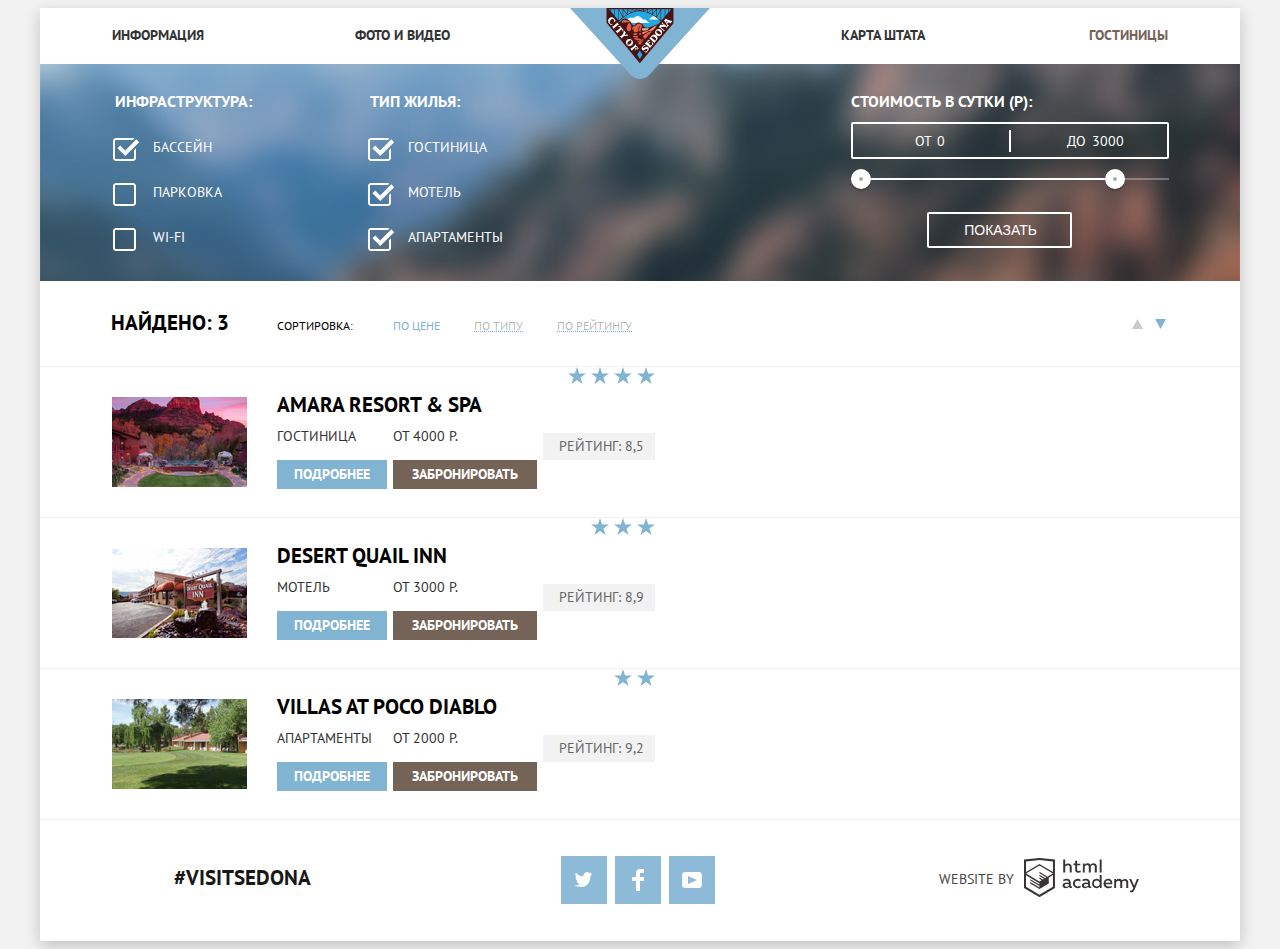
==== commit d93c0c59: "Исправления по замечаниям" ====
--- a/catalog.html
+++ b/catalog.html
@@ -5,6 +5,7 @@
   <title>HTML Academy: Седона</title>
   <link href="https://fonts.googleapis.com/css?family=PT+Sans" rel="stylesheet">
   <link rel="stylesheet" href="https://necolas.github.io/normalize.css/8.0.1/normalize.css">
+  <!-- <link rel="stylesheet" href="css/min-style.css"> -->
   <link rel="stylesheet" href="css/style.css">
 </head>
 <body  class="inner">
@@ -136,13 +137,16 @@
             <ul>
               <li class="item">
                 <img class="item-img" src="img/layer-21.jpg" alt="Amara Resort &amp; Spa" width="135" height="90">
-                <div class="item-block">
                   <div class="info">
                     <a class="item-name" href="/amara"> <b> Amara Resort &amp; Spa</b></a>
                     <div class="item-row">
                       <p class="item-type">Гостиница</p>
                       <p class="item-price">От 4000 Р.</p>
                     </div>
+                    <div class="btn">
+                      <a class="btn-more" href="more.html">Подробнее</a>
+                      <a class="btn-book" href="book.html">Забронировать</a>
+                    </div>
                   </div>
                   <div class="rating">
                     <div class="item-stars">
@@ -156,21 +160,21 @@
                     </div>
                     <p class="item-rating"> Рейтинг: 8,5</p>
                   </div>
-                  <div class="btn">
-                    <a class="btn-more" href="more.html">Подробнее</a>
-                    <a class="btn-book" href="book.html">Забронировать</a>
-                  </div>
-                </div>
+
+
               </li>
               <li class="item">
                 <img class="item-img" src="img/layer-89-copy.jpg" alt="Desert Quail Inn" width="135" height="90">
-                <div class="item-block">
                   <div class="info">
                     <a class="item-name" href="/desert"> <b> Desert Quail Inn </b></a>
                     <div class="item-row">
                       <p class="item-type">Мотель</p>
                       <p class="item-price">От 3000 Р.</p>
                     </div>
+                    <div class="btn">
+                      <a class="btn-more" href="more.html">Подробнее</a>
+                      <a class="btn-book" href="book.html">Забронировать</a>
+                    </div>
                   </div>
                   <div class="rating">
                     <div class="item-stars">
@@ -183,21 +187,21 @@
                     </div>
                     <p class="item-rating"> Рейтинг: 8,9</p>
                   </div>
-                  <div class="btn">
-                    <a class="btn-more" href="more.html">Подробнее</a>
-                    <a class="btn-book" href="book.html">Забронировать</a>
-                  </div>
-                </div>
+
+
               </li>
               <li class="item">
                 <img class="item-img" src="img/layer-22.jpg" alt="Villas at Poco Diablo" width="135" height="90">
-                <div class="item-block">
                   <div class="info">
                     <a class="item-name" href="/villas"> <b> Villas at Poco Diablo</b></a>
                     <div class="item-row">
                       <p class="item-type">Апартаменты</p>
                       <p class="item-price">От 2000 Р.</p>
                     </div>
+                    <div class="btn">
+                      <a class="btn-more" href="more.html">Подробнее</a>
+                      <a class="btn-book" href="book.html">Забронировать</a>
+                    </div>
                   </div>
                   <div class="rating">
                     <div class="item-stars">
@@ -209,11 +213,8 @@
                     </div>
                     <p class="item-rating"> Рейтинг: 9,2</p>
                   </div>
-                  <div class="btn">
-                    <a class="btn-more" href="more.html">Подробнее</a>
-                    <a class="btn-book" href="book.html">Забронировать</a>
-                  </div>
-                </div>
+
+
               </li>
             </ul>
 
@@ -221,10 +222,6 @@
         </main>
 
         <footer class="page-footer">
-          <div class="map">
-            <!-- <img class="map" src="img/map.jpg" alt="Седона на карте" width="1200" height="593"> -->
-            <iframe src="https://www.google.com/maps/embed?pb=!1m18!1m12!1m3!1d104770.38018730558!2d-111.86517855273749!3d34.85435832354931!2m3!1f0!2f0!3f0!3m2!1i1024!2i768!4f13.1!3m3!1m2!1s0x872da132f942b00d%3A0x5548c523fa6c8efd!2sSedona%2C+Arizona+86336%2C+Estats+Units+d&#39;Am%C3%A8rica!5e0!3m2!1sca!2ses!4v1544992122012" width="600" height="450" style="border:0" allowfullscreen></iframe>
-          </div>
           <div class="main-footer">
             <div class="footer-left footer">
               <a href="visitsedoma.html">#visitsedona</a>
@@ -249,6 +246,7 @@
         </footer>
 
       </div>
+      <script src="js/min-script.js"></script>
       <script src="js/script.js"></script>
     </body>
     </html>
--- a/css/min-style.css
+++ b/css/min-style.css
@@ -0,0 +1 @@
+.advantages-img,.features-title:before,.price-controls::after,.social-btn,button[name=number-mynus]::before{content:""}.btn-order,.btn-transparent,.date-select input,.filter-range,.number-select input,body{text-transform:uppercase}.advantages-item,.advantages-list,.features-item-list,.filters li,.items-list li.item,.main-menu-items,.sorting-column li,.stars,.stars li{list-style:none}body{padding:0;font-family:'PT Sans',Arial,sans-serif;font-size:14px;line-height:21px;color:#333;text-align:center;background-color:#f2f2f2}.advantages-title,.features-title,.welcome h2{font-size:21px;font-weight:700}.main-menu,.welcome h2,.welcome p{line-height:26px}img{max-width:100%;height:auto}a{text-decoration:none}.visually-hidden:not(:focus):not(:active),input[type=checkbox].visually-hidden,input[type=radio].visually-hidden{position:absolute;width:1px;height:1px;margin:-1px;border:0;padding:0;white-space:nowrap;-webkit-clip-path:inset(100%);clip-path:inset(100%);clip:rect(0 0 0 0);overflow:hidden}.features-item,.header-top,.welcome-wrapper{position:relative}.main-wrapper{width:1200px;margin:0 auto;padding:0;background-color:#fff;-webkit-box-shadow:0 5px 15px 0 rgba(0,1,1,.2);box-shadow:0 5px 15px 0 rgba(0,1,1,.2)}.container{width:600px;margin:0 auto;padding:0}.logo{position:absolute;top:0;left:530px;z-index:3;display:block}.main-menu{margin:0;font-weight:700;color:#333}.main-menu-items{display:-webkit-box;display:-ms-flexbox;display:flex;-webkit-box-orient:horizontal;-webkit-box-direction:normal;-ms-flex-direction:row;flex-direction:row;-webkit-box-pack:justify;-ms-flex-pack:justify;justify-content:space-between;-ms-flex-wrap:wrap;flex-wrap:wrap;margin:0;padding-left:0}.main-menu-items a{display:block;padding-top:14px;padding-bottom:16px;color:#333}.advantages-list,.welcome-wrapper{display:-webkit-box;display:-ms-flexbox}.main-menu-items li{width:228px}.main-menu-items li:first-child{margin-left:72px}.main-menu-items li:first-child,.main-menu-items li:nth-child(2){text-align:left}.main-menu-items li:nth-child(2){margin-right:50px}.main-menu-items li:nth-child(3){margin-left:50px}.main-menu-items li:last-child,.main-menu-items li:nth-child(3){text-align:right}.main-menu-items li:last-child{margin-right:72px}.main-menu-items a:focus,.main-menu-items a:hover{color:#81b3d2;outline:0}.main-menu-items a.active-page{color:#766357}.welcome-wrapper{display:flex;-webkit-box-orient:vertical;-webkit-box-direction:normal;-ms-flex-direction:column;flex-direction:column;-webkit-box-pack:end;-ms-flex-pack:end;justify-content:flex-end;-ms-flex-wrap:wrap;flex-wrap:wrap;margin:0;padding:0;width:auto;height:509px;background-image:url(../img/polygon.svg),url(../img/welcome.png),url(../img/background-photo.jpg);background-position:0 452px,center 75px,0 -80px;background-repeat:no-repeat;background-color:#81b3d2}.social-btn-fb,.social-btn-tw,.social-btn-ytb{background-position:center;background-repeat:no-repeat}.welcome-text{display:block;padding-top:59px;padding-bottom:52px;width:100%;background-color:#fff}.welcome h2{padding:0 40px;margin-bottom:26px;color:#000}.welcome p{display:block}.advantages-list{display:flex;-webkit-box-pack:justify;-ms-flex-pack:justify;justify-content:space-between;-ms-flex-wrap:wrap;flex-wrap:wrap;align-items:flex-start;align-content:flex-start;margin:0;padding:0}.advantages-item-special,.features-item-list{display:-webkit-box;display:-ms-flexbox;margin:0}.advantages-item{width:400px;background-color:#eee}.advantages-text{padding:25px 60px 38px}.advantages-text p{padding-bottom:7px}.advantages-item-special .advantages-text{width:400px;padding-bottom:5px;color:#fff;background-color:#81b3d2}.advantages-item-special{display:flex;-webkit-box-pack:start;-ms-flex-pack:start;justify-content:flex-start;-webkit-box-orient:horizontal;-webkit-box-direction:reverse;-ms-flex-direction:row-reverse;flex-direction:row-reverse;width:100%;padding:0}.advantages-item-special:first-child{-webkit-box-orient:horizontal;-webkit-box-direction:normal;-ms-flex-direction:row;flex-direction:row;width:1200px}.item-block .rating,.order,.page-footer{-webkit-box-orient:vertical;-webkit-box-direction:normal}.advantages-img{display:block;width:800px;min-height:256px;background-color:#81b3d2;background-size:cover;background-position-y:center}.city{background-image:url(../img/layer-10.jpg);background-repeat:no-repeat}.bridge{background-image:url(../img/layer-5.jpg);background-repeat:no-repeat}.advantages-title{padding-left:65px;padding-right:65px;padding-bottom:3px;text-align:center}.advantages-item .advantages-title{color:#000}.features-item-list{display:flex;-webkit-box-pack:justify;-ms-flex-pack:justify;justify-content:space-between;width:1200px;padding:0;background-color:#fff}.features-item{width:400px;padding:139px 50px 69px;background-color:#fff}.features-title:before{position:absolute;left:162px;top:60px;width:76px;height:75px}.features-housing:before{background-image:url(../img/icon-1.svg);background-repeat:no-repeat}.features-food:before{background-image:url(../img/icon-3.svg);background-repeat:no-repeat}.features-souvenirs::before{left:168px;top:57px;background-image:url(../img/icon-2.svg);background-repeat:no-repeat}.features-title{padding-bottom:2px;color:#000}.order{display:-webkit-box;display:-ms-flexbox;display:flex;-ms-flex-direction:column;flex-direction:column;-webkit-box-align:center;-ms-flex-align:center;align-items:center;position:relative}.order-info b{display:block;margin-top:52px;margin-bottom:26px;font-size:30px;line-height:36px;color:#000}.order-info p{margin-bottom:47px;line-height:24px}.btn-order{display:block;width:568px;padding:29px 0;color:#fff;font-size:21px;font-weight:700;line-height:26px;background-color:#766357;border-style:none}.btn-order:focus,.btn-order:hover{background-color:#604e43;outline:0}.btn-order:active{background-color:#503e33;outline:0}@-webkit-keyframes open{0%{max-height:0;opacity:0}100%{max-height:100%;opacity:1}}@keyframes open{0%{max-height:0;opacity:0}100%{max-height:100%;opacity:1}}.search{display:none;position:absolute;z-index:2;top:100%;left:calc(50% - 285px);width:458px;padding:40px 55px 61px;margin:0;text-align:left;background-color:#fff;-webkit-box-shadow:0 7px 15px 0 rgba(0,1,1,.15);box-shadow:0 7px 15px 0 rgba(0,1,1,.15)}.search-show{display:block;animation:open 1s ease-in 0s 1 forwards;-webkit-animation:open 1s ease-in 0s 1 forwards}.number-column{display:-webkit-box;display:-ms-flexbox;display:flex;-webkit-box-pack:justify;-ms-flex-pack:justify;justify-content:space-between}.date-select,.number-select{display:-webkit-box;display:-ms-flexbox;display:flex;-webkit-box-pack:justify;-ms-flex-pack:justify;justify-content:space-between;-webkit-box-align:baseline;-ms-flex-align:baseline;align-items:baseline}.select-area{position:relative;-webkit-box-flex:1;-ms-flex-positive:1;flex-grow:1;background-color:#f2f2f2;border-style:none}.select-area.adults{margin-left:15px}.search label{padding:0 24px 0 0;margin:0;color:#000;font-weight:700;line-height:26px}.date-select input,.number-select input{padding:10px 0;color:#000;font-weight:700;background-color:#f2f2f2;border:2px solid #f2f2f2}.date-select input{width:95%;padding-left:15px}.number-select input{width:22px;padding-left:15px;text-align:left}input::-webkit-input-placeholder{color:#000;font-weight:700;text-transform:uppercase}input:-ms-input-placeholder{color:#000;font-weight:700;text-transform:uppercase}input::-ms-input-placeholder{color:#000;font-weight:700;text-transform:uppercase}input::placeholder{color:#000;font-weight:700;text-transform:uppercase}.date-select input:hover{color:#000;font-weight:700;background-color:#ebebeb;border:2px solid #ebebeb;outline:0}.date-select input:focus{color:#000;font-weight:700;background-color:#fff;border:2px solid #e5e5e5;outline:0}.number-select input:focus{outline:0}.search button[name=calendar]{position:absolute;right:10px;top:7px;padding:0;margin:0;border:none;background-color:transparent}.search button[name=calendar]:active,.search button[name=calendar]:focus,.search button[name=calendar]:hover{outline:0}button[name=calendar]:focus path,button[name=calendar]:hover path{fill:#000}.footer-right a:focus path,.footer-right a:hover path,button[name=calendar]:active path{fill:#81b3d2}.search button[name=search]{width:458px;min-height:58px;margin-top:39px;color:#fff;font-weight:700;font-size:21px;line-height:26px;text-align:center;text-transform:uppercase;background-color:#81b3d2;border-style:none}.inner main,.item-row p{text-align:left}.search button[name=search]:focus,.search button[name=search]:hover{background-color:#669ec0}.search button[name=search]:active{color:rgba(255,255,255,.3);background-color:#5496bd}.number-select button{width:34px;height:28px;margin:0;padding:0;font-size:0;border:none}button[name=number-plus],button[name=number-mynus]{border:none;outline:0;background-color:#f2f2f2}button[name=number-mynus]::before{position:absolute;left:14px;top:19px;width:10px;height:3px;background-color:#cacaca}button[name=number-plus]::after,button[name=number-plus]::before{content:"";position:absolute;left:89px;top:19px;width:10px;height:2px;background-color:#cacaca}button[name=number-plus]::before{-webkit-transform:rotate(90deg);-ms-transform:rotate(90deg);transform:rotate(90deg)}button[name=number-plus]:focus::after,button[name=number-plus]:focus::before,button[name=number-plus]:hover::after,button[name=number-plus]:hover::before,button[name=number-mynus]:focus::before,button[name=number-mynus]:hover::before{background-color:#000}button[name=number-plus]:active::after,button[name=number-plus]:active::before,button[name=number-mynus]:active::before{background-color:#81b3d2}.footer,.main-footer{background-color:#fff}.page-footer{display:-webkit-box;display:-ms-flexbox;display:flex;-ms-flex-direction:column;flex-direction:column;position:relative}.page-footer iframe{width:1200px;height:593px}.inner .map{display:none}.main-footer{position:absolute;z-index:2;bottom:0;display:-webkit-box;display:-ms-flexbox;display:flex;-webkit-box-pack:justify;-ms-flex-pack:justify;justify-content:space-between;opacity:.9}.inner .main-footer,.label-checkbox,.page-footer img{position:relative}.page-footer img{z-index:1}.footer{width:420px;padding:0}.footer-left{padding-right:62px}.footer-left a{display:block;padding-top:45px;padding-bottom:50px;padding-right:13px;color:#000;line-height:26px;font-size:21px;font-weight:700}.footer-center ul,.social-btn{display:-webkit-box;display:-ms-flexbox}.footer-center ul{display:flex;-ms-flex-wrap:wrap;flex-wrap:wrap;-webkit-box-pack:justify;-ms-flex-pack:justify;justify-content:space-between;-webkit-box-align:center;-ms-flex-align:center;align-items:center;width:154px;margin:0;padding-top:36px}.footer-center li{width:46px;padding:0;margin:0;list-style:none}.social-btn{display:flex;-webkit-box-align:center;-ms-flex-align:center;align-items:center;-webkit-box-pack:center;-ms-flex-pack:center;justify-content:center;width:46px;height:48px;background-color:#81b3d2}.social-btn-tw{background-image:url(../img/twitter.svg)}.social-btn-fb{background-image:url(../img/fb-icon.svg)}.social-btn-ytb{background-image:url(../img/youtube.svg)}.social-btn:focus,.social-btn:hover{background-color:#669ec0}.social-btn:active{background-color:#5496bd;opacity:.3}.footer-right{display:-webkit-box;display:-ms-flexbox;display:flex;-webkit-box-pack:justify;-ms-flex-pack:justify;justify-content:space-between;-webkit-box-align:center;-ms-flex-align:center;align-items:center;max-width:200px;padding-top:33px;padding-bottom:36px;padding-right:101px}.footer-right span{display:block;line-height:26px}.footer-right a{display:block;width:115px;height:41px}.footer-right a:active path{fill:#bdbbbc}.wrapper-inner{width:auto;min-height:200px;background-image:url(../img/filter-background.jpg);background-repeat:no-repeat;background-position:0 -270px;background-color:#81b3d2}.form-filters{display:-webkit-box;display:-ms-flexbox;display:flex;-webkit-box-pack:justify;-ms-flex-pack:justify;justify-content:space-between;-ms-flex-wrap:wrap;flex-wrap:wrap;color:#fff;padding:27px 71px 0 60px}.filter-list{width:230px;padding:0;margin:0}.filters fieldset{border:none}.filters legend{display:block;margin-top:10px;font-size:16px;font-weight:700;color:#fff}.filter-column{display:-webkit-box;display:-ms-flexbox;display:flex;-webkit-box-pack:justify;-ms-flex-pack:justify;justify-content:space-between;color:#fff}.filter-option{display:block;margin-bottom:24px;margin-top:20px}.label-checkbox{padding-left:40px;cursor:pointer}.label-checkbox input[type=checkbox]+.checkbox-indicator{position:absolute;top:0;left:0;width:23px;height:23px;background-image:url(../img/checkbox-off.svg);background-repeat:no-repeat}.label-checkbox input[type=checkbox]:focus+.checkbox-indicator,.label-checkbox input[type=checkbox]:hover+.checkbox-indicator{background-image:url(../img/checkbox-off.svg);background-repeat:no-repeat;border:2px solid gray}.label-checkbox input[type=checkbox]:checked+.checkbox-indicator{width:27px;background-image:url(../img/checkbox-on.svg);background-repeat:no-repeat}.label-checkbox input[type=checkbox]:disabled+.checkbox-indicator{width:27px;background-image:url(../img/checkbox-off-3.svg);background-repeat:no-repeat}.label-checkbox input[type=checkbox]:disabled:checked+.checkbox-indicator{width:27px;background-image:url(../img/checkbox-on-2.svg);background-repeat:no-repeat}.filter-range{width:318px;color:#fff}.filter-range-title{margin-bottom:10px;font-weight:600;font-size:16px;line-height:21px}.price-controls{position:relative;height:33px;margin-bottom:19px;font-size:0;border:2px solid #fff;border-radius:2px}.price-controls::after{position:absolute;top:50%;left:50%;width:2px;height:22px;background:#fff;-webkit-transform:translate(-50%,-50%);-ms-transform:translate(-50%,-50%);transform:translate(-50%,-50%)}.price-controls label{display:inline-block;font-size:14px;line-height:21px;vertical-align:top;cursor:pointer}.price-controls .max-price,.price-controls .min-price{width:90px;padding-left:62px}.price-controls input{width:50px;margin:0;padding-top:7px;color:inherit;font:inherit;background:0 0;border:none}.range-controls{position:relative;margin-bottom:32px}.range-controls .scale{height:2px;background:rgba(255,255,255,.3)}.range-controls .bar{width:80%;height:2px;background:#fff}.range-toggle{position:absolute;top:-9px;width:4px;height:4px;background:#ababab;border:8px solid #fff;border-radius:50%;-webkit-box-shadow:0 2px 1px 0 rgba(0,1,1,.2);box-shadow:0 2px 1px 0 rgba(0,1,1,.2);cursor:pointer}.range-toggle:hover{background:#1c4f80}.range-toggle-min{left:0}.range-toggle-max{left:80%}.btn-transparent{display:block;margin:0 97px 0 auto;padding:6px 33px 6px 35px;font-size:14px;line-height:20px;color:#fff;background:0 0;border:2px solid #fff;border-radius:2px;cursor:pointer}.sorting,.sorting-column{display:-webkit-box;display:-ms-flexbox}.btn-transparent:active,.btn-transparent:focus,.btn-transparent:hover{color:#000;background:#fff}.sorting{position:relative;display:flex;-webkit-box-pack:start;-ms-flex-pack:start;justify-content:flex-start;-webkit-box-align:baseline;-ms-flex-align:baseline;align-items:baseline;color:#000}.sorting b{display:block;padding:29px 48px 30px 71px;font-size:21px;line-height:26px;color:#000;font-weight:700}.sorting-column{display:flex;-webkit-box-pack:justify;-ms-flex-pack:justify;justify-content:space-between;font-size:12px;line-height:18px}.sorting-column p{margin-right:28px}.sorting-column ul{display:-webkit-box;display:-ms-flexbox;display:flex;-webkit-box-pack:justify;-ms-flex-pack:justify;justify-content:space-between;padding:0}.sorting-column li{padding-right:22px}.sorting-link{color:rgba(0,0,0,.3);text-decoration:underline;-webkit-text-decoration-style:dotted;text-decoration-style:dotted;-webkit-text-decoration-color:#81b3d2;text-decoration-color:#81b3d2}.sorting-link:focus,.sorting-link:hover{color:#81b3d2}.sorting-link:active{color:#000;text-decoration:none}.sorting-link.current{color:#81b3d2;text-decoration:none}.sorting-column.arrows{position:absolute;top:35px;right:74px}.sorting-column a{display:block;padding-left:12px}.item,.item-block{display:-webkit-box;display:-ms-flexbox}.sorting-column a path{fill:#cacaca}.sorting-column a:focus path,.sorting-column a:hover path{fill:#231F20}.sorting-column .current path,.sorting-column a:active path{fill:#81b3d2}.items-list ul{padding:0;margin:0}.items-list li.item{border-top:1px solid #f2f2f2}.items-list li.item:last-child{border-bottom:1px solid #f2f2f2}.item{position:relative;display:flex;-webkit-box-pack:start;-ms-flex-pack:start;justify-content:flex-start;-webkit-box-align:start;-ms-flex-align:start;align-items:flex-start}.item-img{padding:30px 30px 30px 72px}.item-block{display:flex;-ms-flex-wrap:wrap;flex-wrap:wrap;-ms-flex-line-pack:start;align-content:flex-start;padding-top:25px;width:300px}.item-row{display:-webkit-box;display:-ms-flexbox;display:flex;-webkit-box-pack:justify;-ms-flex-pack:justify;justify-content:space-between;-webkit-box-align:baseline;-ms-flex-align:baseline;align-items:baseline;padding-top:8px;padding-bottom:13px}.item-row p{display:block;min-width:110px;margin:0 6px 0 0}.item .btn,.item-block .rating{display:-webkit-box;display:-ms-flexbox}.item .item-name{padding-bottom:0;margin-top:20px;color:#000;line-height:26px;font-size:21px}.item .item-name:focus,.item .item-name:hover{color:#81b3d2}.item .item-name:active{color:rgba(0,0,0,.3)}.item .btn{display:flex;-webkit-box-pack:start;-ms-flex-pack:start;justify-content:flex-start}.item .btn-book,.item .btn-more{display:inline-block;vertical-align:middle;margin-right:6px;min-width:110px;color:#fff;font-weight:700;text-align:center;background-color:#81b3d2;padding:4px 17px}.item .btn-more{width:110px;padding:4px 0}.item .btn-book{background-color:#766357}.item .btn-more:focus,.item .btn-more:hover{background-color:#669ec0}.item .btn-more:active{color:rgba(255,255,255,.3);background-color:#5496bd}.item .btn-book:focus,.item .btn-book:hover{background-color:#604e43}.item .btn-book:active{color:rgba(255,255,255,.3);background-color:#503e33}.item-block .rating{position:absolute;right:73px;top:29px;display:flex;-ms-flex-direction:column;flex-direction:column;-ms-flex-line-pack:justify;align-content:space-between}.item-stars{margin-bottom:29px}.stars{display:-webkit-box;display:-ms-flexbox;display:flex;-webkit-box-pack:end;-ms-flex-pack:end;justify-content:flex-end;margin:0;padding-left:0}.stars li{border-style:none}.stars img{padding-left:5px}.item-rating{padding:3px 11px 3px 16px;color:#666;background-color:#f2f2f2;border:none}
--- a/css/style.css
+++ b/css/style.css
@@ -105,1339 +105,1368 @@
   color: #333333;
 
 }
+
 .main-menu-items li{
-  width: 228px;}
-
-  .main-menu-items li:first-child{
-    margin-left: 72px;
+  width: 228px;
+}
+
+.main-menu-items li:first-child{
+  margin-left: 72px;
+}
+
+.main-menu-items li:first-child,
+.main-menu-items li:nth-child(2){
+  text-align: left;
+}
+
+.main-menu-items li:nth-child(2){
+  margin-right: 50px;
+}
+
+.main-menu-items li:nth-child(3){
+  margin-left: 50px;
+}
+
+.main-menu-items li:nth-child(3),
+.main-menu-items li:last-child{
+  text-align: right;
+}
+
+.main-menu-items li:last-child{
+  margin-right: 72px;
+}
+
+.main-menu-items a:hover,
+.main-menu-items a:focus{
+  color: #81b3d2;
+  outline: none;
+}
+
+.main-menu-items a:active{
+  color: rgba(0, 0, 0, 0.3);
+}
+.main-menu-items a.active-page{
+  color: #766357;
+}
+
+.welcome-wrapper {
+  position: relative;
+
+  display: -webkit-box;
+
+  display: -ms-flexbox;
+
+  display: flex;
+  -webkit-box-orient: vertical;
+  -webkit-box-direction: normal;
+  -ms-flex-direction: column;
+  flex-direction: column;
+  -webkit-box-pack: end;
+  -ms-flex-pack: end;
+  justify-content: flex-end;
+  -ms-flex-wrap: wrap;
+  flex-wrap: wrap;
+  margin: 0;
+  padding: 0;
+  width: auto;
+  height: 509px;
+
+  background-image: url("../img/polygon.svg"), url("../img/welcome.png"), url("../img/background-photo.jpg");
+  background-position: 0 452px, center 75px, 0 -80px;
+  background-repeat: no-repeat;
+  background-color: #81b3d2;;
+}
+
+.welcome-text{
+  display: block;
+
+  padding-top: 59px;
+  padding-bottom: 52px;
+  width: 100%;
+
+  background-color: #ffffff;
+}
+
+.welcome h2{
+  padding: 0 40px;
+  margin-bottom: 26px;
+
+  font-size: 21px;
+  font-weight: bold;
+  line-height: 26px;
+  color: #000000;
+}
+
+.welcome p{
+  display: block;
+
+  line-height: 26px;
+}
+
+.advantages-list{
+  display: -webkit-box;
+  display: -ms-flexbox;
+  display: flex;
+  -webkit-box-pack: justify;
+  -ms-flex-pack: justify;
+  justify-content: space-between;
+  -ms-flex-wrap: wrap;
+  flex-wrap: wrap;
+  align-items: flex-start;
+  align-content: flex-start;
+  margin:0;
+  padding: 0;
+
+  list-style: none;
+}
+
+.advantages-item{
+  width: 400px;
+
+  list-style: none;
+  background-color: #eeeeee;
+}
+
+.advantages-text{
+  padding: 25px 60px 38px ;
+}
+
+.advantages-text p{
+  padding-bottom: 7px;
+}
+
+.advantages-item-special .advantages-text{
+  width:280px;
+  padding-bottom:5px;
+
+  color: #ffffff;
+
+  background-color: #81b3d2;
+
+}
+.advantages-item-special {
+  display: -webkit-box;
+  display: -ms-flexbox;
+  display: flex ;
+  -webkit-box-pack: start;
+  -ms-flex-pack: start;
+  justify-content: flex-start;
+  -webkit-box-orient: horizontal;
+  -webkit-box-direction: reverse;
+  -ms-flex-direction: row-reverse;
+  flex-direction: row-reverse;
+  width: 100%;
+  margin:0;
+  padding: 0;
+}
+
+.advantages-item-special:first-child{
+  -webkit-box-orient: horizontal;
+  -webkit-box-direction: normal;
+  -ms-flex-direction: row;
+  flex-direction: row;
+  /* special for IE11 */
+  width: 1200px;
+}
+
+.advantages-img{
+  content: "";
+  display:block;
+  width: 800px;
+  min-height: 256px;
+  background-color: #81b3d2;
+  background-size: cover;
+  background-position-y: center;
+}
+
+.city{
+  background-image: url("../img/layer-10.jpg");
+  background-repeat: no-repeat;
+}
+
+.bridge{
+  background-image: url("../img/layer-5.jpg");
+  background-repeat: no-repeat;
+}
+
+.advantages-title{
+  padding-left: 65px;
+  padding-right: 65px;
+  padding-bottom: 3px;
+
+  font-size: 21px;
+  font-weight: bold;
+  text-align: center;
+}
+
+.advantages-item .advantages-title{
+  color: #000000;
+}
+
+.features-item-list{
+  display: -webkit-box;
+  display: -ms-flexbox;
+  display: flex ;
+  -webkit-box-pack: justify;
+  -ms-flex-pack: justify;
+  justify-content: space-between;
+  width:1200px;
+  padding: 0;
+  margin:0;
+
+  list-style: none;
+  background-color: #ffffff;
+}
+
+.features-item{
+  position: relative;
+
+  width: 400px;
+  padding: 50px;
+  padding-top: 139px;
+  padding-bottom: 69px;
+
+  background-color: #ffffff;
+}
+
+
+.features-title:before{
+  content: "";
+  position: absolute;
+  left: 162px;
+  top: 60px;
+
+  width: 76px;
+  height: 75px;
+}
+
+.features-housing:before{
+  background-image: url("../img/icon-1.svg");
+  background-repeat: no-repeat;
+}
+
+.features-food:before{
+  background-image: url("../img/icon-3.svg");
+  background-repeat: no-repeat;
+}
+
+.features-souvenirs::before{
+  left: 168px;
+  top: 57px;
+
+  background-image: url("../img/icon-2.svg");
+  background-repeat: no-repeat;
+}
+
+.features-title{
+  padding-bottom: 2px;
+
+  font-size: 21px;
+  font-weight: bold;
+  color: #000000;
+}
+
+.order{
+  display: -webkit-box;
+  display: -ms-flexbox;
+  display: flex;
+  -webkit-box-orient: vertical;
+  -webkit-box-direction: normal;
+  -ms-flex-direction: column;
+  flex-direction: column;
+  -webkit-box-align: center;
+  -ms-flex-align: center;
+  align-items: center;
+
+  position: relative;
+}
+
+.order-info b{
+  display:block;
+  margin-top: 52px;
+  margin-bottom: 26px;
+
+  font-size: 30px;
+  line-height: 36px;
+  color: #000000;
+}
+
+.order-info p{
+  margin-bottom: 47px;
+
+  line-height: 24px;
+}
+
+.btn-order{
+  display: block;
+  width: 568px;
+  padding: 29px 0;
+
+  color: #ffffff;
+  font-size: 21px;
+  font-weight: bold;
+  line-height: 26px;
+  text-transform: uppercase;
+
+  background-color: #766357;
+  border-style: none;
+}
+
+.btn-order:hover,
+.btn-order:focus{
+  background-color: #604e43;
+  outline: none;
+}
+
+.btn-order:active{
+  background-color: #503e33;
+  outline: none;
+}
+
+@-webkit-keyframes open{
+  0% {
+    max-height: 0;
+    opacity: 0;
   }
 
-  .main-menu-items li:first-child,
-  .main-menu-items li:nth-child(2){
-    text-align: left;
+  100% {
+    max-height: 100%;
+    opacity: 1;
   }
-
-  .main-menu-items li:nth-child(2){
-    margin-right: 50px;
+}
+
+@keyframes open{
+  0% {
+    max-height: 0;
+    opacity: 0;
   }
 
-  .main-menu-items li:nth-child(3){
-    margin-left: 50px;
+  100% {
+    max-height: 100%;
+    opacity: 1;
   }
-
-  .main-menu-items li:nth-child(3),
-  .main-menu-items li:last-child{
-    text-align: right;
-  }
-
-  .main-menu-items li:last-child{
-    margin-right: 72px;
-  }
-
-  .main-menu-items a:hover,
-  .main-menu-items a:focus{
-    color: #81b3d2;
-    outline: none;
-  }
-
-  .main-menu-items a.active-page{
-    color: #766357;
-  }
-
-  .welcome-wrapper {
-    position: relative;
-
-    display: -webkit-box;
-
-    display: -ms-flexbox;
-
-    display: flex;
-    -webkit-box-orient: vertical;
-    -webkit-box-direction: normal;
-    -ms-flex-direction: column;
-    flex-direction: column;
-    -webkit-box-pack: end;
-    -ms-flex-pack: end;
-    justify-content: flex-end;
-    -ms-flex-wrap: wrap;
-    flex-wrap: wrap;
-    margin: 0;
-    padding: 0;
-    width: auto;
-    height: 509px;
-
-    background-image: url("../img/polygon.svg"), url("../img/welcome.png"), url("../img/background-photo.jpg");
-    background-position: 0 452px, center 75px, 0 -80px;
-    background-repeat: no-repeat;
-    background-color: #81b3d2;;
-  }
-
-  .welcome-text{
-    display: block;
-
-    padding-top: 43px;
-    padding-bottom: 38px;
-    width: 100%;
-
-    background-color: #ffffff;
-  }
-
-  .welcome h2{
-    padding: 0 40px;
-    margin-bottom: 26px;
-
-    font-size: 21px;
-    font-weight: bold;
-    line-height: 26px;
-    color: #000000;
-  }
-
-  .welcome p{
-    display: block;
-
-    line-height: 26px;
-  }
-
-  .advantages-list{
-    display: -webkit-box;
-    display: -ms-flexbox;
-    display: flex;
-    -webkit-box-pack: justify;
-    -ms-flex-pack: justify;
-    justify-content: space-between;
-    -ms-flex-wrap: wrap;
-    flex-wrap: wrap;
-    align-items: flex-start;
-    align-content: flex-start;
-    margin:0;
-    padding: 0;
-
-    list-style: none;
-  }
-
-  .advantages-item{
-    width: 400px;
-
-    list-style: none;
-    background-color: #eeeeee;
-  }
-
-  .advantages-text{
-    padding: 25px 60px 38px ;
-  }
-
-  .advantages-text p{
-    padding-bottom: 7px;
-  }
-
-  .advantages-item-special .advantages-text{
-    padding-bottom:5px;
-
-    color: #ffffff;
-
-    background-color: #81b3d2;
-
-  }
-  .advantages-item-special {
-    display: -webkit-box;
-    display: -ms-flexbox;
-    display: flex ;
-    -webkit-box-pack: start;
-    -ms-flex-pack: start;
-    justify-content: flex-start;
-    -webkit-box-orient: horizontal;
-    -webkit-box-direction: reverse;
-    -ms-flex-direction: row-reverse;
-    flex-direction: row-reverse;
-    width: 100%;
-    margin:0;
-    padding: 0;
-  }
-
-  .advantages-item-special:first-child{
-    -webkit-box-orient: horizontal;
-    -webkit-box-direction: normal;
-    -ms-flex-direction: row;
-    flex-direction: row;
-    /* special for IE11 */
-    width: 1200px;
-  }
-
-  .advantages-item-special img{
-    object-fit: cover;
-    min-width: 800px;
-    min-height: 256px;
-
-  }
-  .advantages-title{
-    padding-left: 65px;
-    padding-right: 65px;
-    padding-bottom: 3px;
-
-    font-size: 21px;
-    font-weight: bold;
-    text-align: center;
-  }
-
-  .advantages-item .advantages-title{
-    color: #000000;
-  }
-
-  .features-item-list{
-    display: -webkit-box;
-    display: -ms-flexbox;
-    display: flex ;
-    -webkit-box-pack: justify;
-    -ms-flex-pack: justify;
-    justify-content: space-between;
-    width:1200px;
-    padding: 0;
-    margin:0;
-
-    list-style: none;
-    background-color: #ffffff;
-  }
-
-  .features-item{
-    position: relative;
-
-    width: 400px;
-    padding: 50px;
-    padding-top: 139px;
-    padding-bottom: 69px;
-
-    background-color: #ffffff;
-  }
-
-
-  .features-title:before{
-    content: "";
-    position: absolute;
-    left: 162px;
-    top: 60px;
-
-    width: 76px;
-    height: 75px;
-  }
-
-  .features-housing:before{
-    background-image: url("../img/icon-1.svg");
-    background-repeat: no-repeat;
-  }
-
-  .features-food:before{
-    background-image: url("../img/icon-3.svg");
-    background-repeat: no-repeat;
-  }
-
-  .features-souvenirs::before{
-    left: 168px;
-    top: 57px;
-
-    background-image: url("../img/icon-2.svg");
-    background-repeat: no-repeat;
-  }
-  .features-title{
-    padding-bottom: 2px;
-
-    font-size: 21px;
-    font-weight: bold;
-    color: #000000;
-  }
-
-  .order{
-    display: -webkit-box;
-    display: -ms-flexbox;
-    display: flex;
-    -webkit-box-orient: vertical;
-    -webkit-box-direction: normal;
-    -ms-flex-direction: column;
-    flex-direction: column;
-    -webkit-box-align: center;
-    -ms-flex-align: center;
-    align-items: center;
-
-    position: relative;
-  }
-
-  .order-info b{
-    display:block;
-    margin-top: 52px;
-    margin-bottom: 23px;
-
-    font-size: 30px;
-    line-height: 36px;
-    color: #000000;
-  }
-
-  .order-info p{
-    margin-bottom: 47px;
-
-    line-height: 24px;
-  }
-
-  .btn-order{
-    display: block;
-    width: 568px;
-    padding: 29px 0;
-
-    color: #ffffff;
-    font-size: 21px;
-    font-weight: bold;
-    line-height: 26px;
-    text-transform: uppercase;
-
-    background-color: #766357;
-    border-style: none;
-  }
-
-  .btn-order:hover,
-  .btn-order:focus{
-    background-color: #604e43;
-    outline: none;
-  }
-
-  .btn-order:active{
-    background-color: #503e33;
-    outline: none;
-  }
-/* =============================================== */
-  @keyframes bounce {
-    0% {
-      transform: translateY(-2000px);
-    }
-
-    70% {
-      transform: translateY(30px);
-    }
-
-    90% {
-      transform: translateY(-10px);
-    }
-
-    100% {
-      transform: translateY(0);
-    }
-  }
-  .search{
-    display: none;
-    position: absolute;
-    z-index:2;
-    top: 100%;
-    left: calc(50% - 285px);
-
-    width: 458px;
-    padding: 55px;
-    padding-top: 40px;
-    margin: 0;
-
-    text-align: left;
-
-    background-color: #ffffff;
-    -webkit-box-shadow: 0px 7px 15px 0 rgba(0, 1, 1, 0.15);
-    box-shadow: 0px 7px 15px 0 rgba(0, 1, 1, 0.15);
-
-     /* max-height:0px;
-    overflow:hidden;
-   -webkit-transition:max-height 0.8s linear;
-   -moz-transition:max-height 0.8s linear;
-    transition: max-height 0.8s linear; */
-  }
-
-  .search-show{
-    display: block;
-
-  }
-
-  .number-column{
-    display: -webkit-box;
-    display: -ms-flexbox;
-    display: flex;
-    -webkit-box-pack: justify;
-    -ms-flex-pack: justify;
-    justify-content: space-between;
-  }
-
-  .date-select,
-  .number-select{
-    display: -webkit-box;
-    display: -ms-flexbox;
-    display: flex;
-    -webkit-box-pack: justify;
-    -ms-flex-pack: justify;
-    justify-content: space-between;
-    -webkit-box-align: baseline;
-    -ms-flex-align: baseline;
-    align-items: baseline;
-  }
-
-  .select-area{
-    position: relative;
-
-    -webkit-box-flex: 1;
-
-    -ms-flex-positive: 1;
-
-    flex-grow: 1;
-
-    background-color: #f2f2f2;
-    border-style: none;
-  }
-
-  .select-area.adults{
-    margin-left:15px;
-  }
-
-  .search label{
-    padding:0;
-    margin:0;
-    padding-right: 24px;
-
-    color: #000000;
-    font-weight: bold;
-    line-height: 26px;
-  }
-
-  .date-select input,
-  .number-select input{
-    padding: 10px 0;
-
-    color: #000000;
-    font-weight: bold;
-    text-transform: uppercase;
-
-    background-color: #f2f2f2;
-    border: 2px solid #f2f2f2;
-  }
-
-  .date-select input{
-    width: 95%;
-    padding-left: 15px;
-
-  }
-
-  .number-select input{
-    width: 22px;
-    padding-left: 15px;
-    text-align:left;
-  }
-
-  input::-webkit-input-placeholder{
-    color: #000000;
-    font-weight: bold;
-    text-transform: uppercase;
-  }
-  input:-ms-input-placeholder{
-    color: #000000;
-    font-weight: bold;
-    text-transform: uppercase;
-  }
-  input::-ms-input-placeholder{
-    color: #000000;
-    font-weight: bold;
-    text-transform: uppercase;
-  }
-
-  input::placeholder{
-    color: #000000;
-    font-weight: bold;
-    text-transform: uppercase;
-  }
-
-  .date-select input:hover{
-    color: #000000;
-    font-weight: bold;
-
-    background-color: #ebebeb;
-    border: 2px solid #ebebeb;
-    outline: none;
-  }
-
-  .date-select input:focus{
-    color: #000000;
-    font-weight: bold;
-
-    background-color: #ffffff;
-    border: 2px solid #e5e5e5;
-    outline: none;
-  }
-
-  .number-select input:focus{
-    outline: none;
-  }
-
-  .search button[name="calendar"]{
-    position: absolute;
-    right: 10px;
-    top: 7px;
-
-    padding: 0;
-    margin: 0;
-
-    border: none;
-    background-color: transparent;
-
-  }
-  .search button[name="calendar"]:hover,
-  .search button[name="calendar"]:focus,
-  .search button[name="calendar"]:active{
-    outline: none;
-
-  }
-
- button[name="calendar"]:hover path,
- button[name="calendar"]:focus path{
-    fill: #000000;
-  }
- button[name="calendar"]:active path{
-    fill: #81b3d2;
-  }
-
-  .search button[name="search"]{
-    width: 458px;
-    min-height: 58px;
-    margin-top: 39px;
-
-    color: #ffffff;
-    font-weight: bold;
-    font-size: 21px;
-    line-height: 26px;
-    text-align: center;
-    text-transform: uppercase;
-
-    background-color: #81b3d2;
-    border-style: none;
-  }
-
-  .search button[name="search"]:focus,
-  .search button[name="search"]:hover{
-    background-color: #669ec0;
-  }
-
-  .search button[name="search"]:active{
-    color: rgba(255, 255, 255, 0.3);
-
-    background-color: #5496bd;
-  }
-  .number-select button{
-    width: 34px;
-    height: 28px;
-    margin: 0;
-    padding: 0;
-
-    font-size: 0;
-
-    border: none;
-  }
-
-  button[name="number-plus"],
-  button[name="number-mynus"]
-  {
-    border: none;
-    outline:none;
-    background-color: #f2f2f2;
-  }
-
-  button[name="number-mynus"]::before{
-    content: "";
-    position: absolute;
-    left: 14px;
-    top: 19px;
-
-    width: 10px;
-    height: 3px;
-
-    background-color:  #cacaca;
-  }
-
-  button[name="number-plus"]::before,
-  button[name="number-plus"]::after{
-    content: "";
-    position: absolute;
-    left: 89px;
-    top: 19px;
-
-    width: 10px;
-    height: 2px;
-
-    background-color:  #cacaca;
-  }
-
-  button[name="number-plus"]::before{
-    -webkit-transform: rotate(90deg);
-    -ms-transform: rotate(90deg);
-    transform: rotate(90deg);
-  }
-
-  button[name="number-plus"]:hover::before,
-  button[name="number-plus"]:hover::after,
-  button[name="number-plus"]:focus::before,
-  button[name="number-plus"]:focus::after,
-  button[name="number-mynus"]:hover::before,
-  button[name="number-mynus"]:focus::before{
-    background-color: #000000;
-  }
-
-  button[name="number-plus"]:active::before,
-  button[name="number-plus"]:active::after,
-  button[name="number-mynus"]:active::before{
-    background-color: #81b3d2;
-  }
-
-  .page-footer{
-    display: -webkit-box;
-    display: -ms-flexbox;
-    display: flex;
-    -webkit-box-orient: vertical;
-    -webkit-box-direction: normal;
-    -ms-flex-direction: column;
-    flex-direction: column;
-    position: relative;
-  }
-
-  .page-footer iframe{
-    width: 1200px;
-    height: 593px;
-  }
-
-  .inner .map{
-    display: none;
-  }
-
-  .main-footer {
-    position: absolute;
-    z-index: 2;
-    bottom: 0;
-
-    display: -webkit-box;
-
-    display: -ms-flexbox;
-
-    display: flex;
-    -webkit-box-pack: justify;
-    -ms-flex-pack: justify;
-    justify-content: space-between;
-    background-color: #ffffff;
-    opacity:0.9;
-  }
-
-  .inner .main-footer{
-    position: relative;
-  }
-  .page-footer img{
-    position: relative;
-    z-index: 1;
-  }
-
-  .footer{
-    width: 420px;
-    padding: 0;
-
-    background-color: #ffffff;
-  }
-
-  .footer-left{
-    padding-right:62px;
-  }
-
-  .footer-left a{
-    display: block;
-    padding-top:45px;
-    padding-bottom: 50px;
-    padding-right: 13px;
-
-    color: #000000;
-    line-height: 26px;
-    font-size: 21px;
-    font-weight: bold;
-  }
-
-  .footer-center ul{
-    display: -webkit-box;
-    display: -ms-flexbox;
-    display: flex;
-    -ms-flex-wrap: wrap;
-    flex-wrap: wrap;
-    -webkit-box-pack: justify;
-    -ms-flex-pack: justify;
-    justify-content: space-between;
-    -webkit-box-align: center;
-    -ms-flex-align: center;
-    align-items: center;
-    width: 154px;
-    margin: 0;
-    padding-top: 36px;
-  }
-
-  .footer-center li{
-    width: 46px;
-    padding:0;
-    margin:0;
-
-    list-style: none;
-  }
-
-  .social-btn{
-    content:"";
-
-    display: -webkit-box;
-
-    display: -ms-flexbox;
-
-    display: flex;
-    -webkit-box-align: center;
-    -ms-flex-align: center;
-    align-items: center;
-    -webkit-box-pack: center;
-    -ms-flex-pack: center;
-    justify-content: center;
-    width: 46px;
-    height: 48px;
-
-    background-color: #81b3d2;
-  }
-
-  .social-btn-tw{
-    background-image: url("../img/twitter.svg");
-    background-repeat: no-repeat;
-    background-position: center;
-  }
-
-  .social-btn-fb{
-    background-image: url("../img/fb-icon.svg");
-    background-repeat: no-repeat;
-    background-position: center;
-  }
-
-  .social-btn-ytb{
-    background-image: url("../img/youtube.svg");
-    background-repeat: no-repeat;
-    background-position: center;
-  }
-
-  .social-btn:hover,
-  .social-btn:focus{
-    background-color: #669ec0;}
-
-    .social-btn:active{
-      background-color: #5496bd;
-      opacity: 0.3;
-    }
-
-    .footer-right{
-      display: -webkit-box;
-      display: -ms-flexbox;
-      display: flex;
-      -webkit-box-pack: justify;
-      -ms-flex-pack: justify;
-      justify-content: space-between;
-      -webkit-box-align: center;
-      -ms-flex-align: center;
-      align-items: center;
-      max-width: 200px;
-      padding-top:33px;
-      padding-bottom: 36px;
-      padding-right: 101px;
-    }
-
-    .footer-right span{
-      display:block;
-
-      line-height: 26px;
-    }
-
-    .footer-right a{
-      display: block;
-      width: 115px;
-      height: 41px;
-    }
-
-    .footer-right a:hover path,
-    .footer-right a:focus path{
-      fill: #81b3d2;
-    }
-
-    .footer-right a:active path{
-      fill: #bdbbbc;
-    }
-
-    /* Разметка страницы каталога */
-    .inner main{
-      text-align: left;}
-
-      .wrapper-inner{
-        width: auto;
-        min-height: 200px;
-
-        background-image: url("../img/filter-background.jpg");
-        background-repeat: no-repeat;
-        background-position: 0 -270px;
-        background-color: #81b3d2;
-      }
-
-      .form-filters {
-        display: -webkit-box;
-        display: -ms-flexbox;
-        display: flex;
-        -webkit-box-pack: justify;
-        -ms-flex-pack: justify;
-        justify-content: space-between;
-        -ms-flex-wrap: wrap;
-        flex-wrap: wrap;
-        padding-top: 27px;
-        padding-left: 60px;
-        padding-bottom: 0px;
-        padding-right: 71px;
-
-        color: #ffffff;
-      }
-
-      .filter-list{
-        width: 230px;
-        padding:0;
-        margin:0;
-      }
-
-      .filters fieldset{
-        border: none;
-      }
-
-      .filters legend{
-        display: block;
-        margin-top:10px;
-
-        font-size: 16px;
-        font-weight: bold;
-        color: #ffffff;
-
-      }
-
-      .filters li{
-        list-style: none;
-      }
-
-      .filter-column{
-        display: -webkit-box;
-        display: -ms-flexbox;
-        display: flex;
-        -webkit-box-pack: justify;
-        -ms-flex-pack: justify;
-        justify-content: space-between;
-
-        color: #ffffff;
-      }
-
-      .filter-option{
-        display: block;
-
-        margin-bottom: 24px;
-        margin-top: 20px;
-      }
-
-
-
-      .label-checkbox {
-        position: relative;
-
-        padding-left: 40px;
-
-        cursor: pointer;
-      }
-      /* .label-checkbox:hover,
-      .label-checkbox:focus, */
-       /* .label-checkbox:active{
-        outline: 2px solid #81b3d2;} */
-
-      .label-checkbox input[type="checkbox"] + .checkbox-indicator {
-        position: absolute;
-        top: 0;
-        left: 0;
-
-        width: 23px;
-        height: 23px;
-
-        background-image: url("../img/checkbox-off.svg");
-        background-repeat: no-repeat;
-      }
-
-
-      .label-checkbox input[type="checkbox"]:focus + .checkbox-indicator,
-      .label-checkbox input[type="checkbox"]:hover + .checkbox-indicator {
-        background-image: url("../img/checkbox-off.svg");
-        background-repeat: no-repeat;
-
-      }
-
-      .label-checkbox input[type="checkbox"]:checked + .checkbox-indicator{
-        width: 27px;
-
-        background-image: url("../img/checkbox-on.svg");
-        background-repeat: no-repeat;
-      }
-
-      .label-checkbox input[type="checkbox"]:disabled + .checkbox-indicator{
-        width: 27px;
-
-        background-image: url("../img/checkbox-off-3.svg");
-        background-repeat: no-repeat;
-
-      }
-
-      .label-checkbox input[type="checkbox"]:disabled:checked + .checkbox-indicator{
-        width: 27px;
-
-        background-image: url("../img/checkbox-on-2.svg");
-        background-repeat: no-repeat;
-
-      }
-
-      .filter-range {
-        width: 318px;
-
-        color: #ffffff;
-        text-transform: uppercase;
-      }
-
-      .filter-range-title {
-        margin-bottom: 10px;
-
-        font-weight: 600;
-        font-size: 16px;
-        line-height: 21px;
-      }
-
-      .price-controls {
-        position: relative;
-
-        height: 33px;
-        margin-bottom: 19px;
-
-        font-size: 0;
-
-        border: 2px solid #ffffff;
-        border-radius: 2px;
-      }
-
-      .price-controls::after {
-        content: "";
-        position: absolute;
-        top: 50%;
-        left: 50%;
-
-        width: 2px;
-        height: 22px;
-
-        background: #ffffff;
-        -webkit-transform: translate(-50%, -50%);
-        -ms-transform: translate(-50%, -50%);
-        transform: translate(-50%, -50%);
-      }
-
-      .price-controls label {
-        display: inline-block;
-
-        font-size: 14px;
-        line-height: 21px;
-        vertical-align: top;
-
-        cursor: pointer;
-      }
-
-      .price-controls .min-price,
-      .price-controls .max-price {
-        width: 90px;
-        padding-left: 62px;
-      }
-
-      .price-controls input {
-        width: 50px;
-        margin: 0;
-        padding-top: 7px;
-
-        color: inherit;
-        font: inherit;
-
-        background: none;
-        border: none;
-      }
-
-      .range-controls {
-        position: relative;
-
-        margin-bottom: 32px;
-      }
-
-      .range-controls .scale {
-        height: 2px;
-
-        background: rgba(255, 255, 255, 0.3);
-      }
-
-      .range-controls .bar {
-        width: 80%;
-        height: 2px;
-
-        background: #ffffff;
-      }
-
-      .range-toggle {
-        position: absolute;
-        top: -9px;
-
-        width: 4px;
-        height: 4px;
-
-        background: #ababab;
-        border: 8px solid #ffffff;
-        border-radius: 50%;
-        -webkit-box-shadow: 0 2px 1px 0 rgba(0, 1, 1, 0.2);
-        box-shadow: 0 2px 1px 0 rgba(0, 1, 1, 0.2);
-        cursor: pointer;
-      }
-
-      .range-toggle:hover {
-        background: #1c4f80;
-      }
-
-      .range-toggle-min {
-        left: 0;
-      }
-
-      .range-toggle-max {
-        left: 80%;
-      }
-
-      .btn-transparent {
-        display: block;
-        margin: 0 auto;
-        padding: 6px 33px 6px 35px ;
-        margin-right:97px;
-
-        font-size: 14px;
-        line-height: 20px;
-        color: #ffffff;
-        text-transform: uppercase;
-
-        background: transparent;
-        border: 2px solid #ffffff;
-        border-radius: 2px;
-        cursor: pointer;
-      }
-
-      .btn-transparent:hover {
-        color: #000000;
-        background: #ffffff;
-      }
-
-      .sorting {
-        position: relative;
-
-        display: -webkit-box;
-
-        display: -ms-flexbox;
-
-        display: flex;
-        -webkit-box-pack: start;
-        -ms-flex-pack: start;
-        justify-content: flex-start;
-        -webkit-box-align: baseline;
-        -ms-flex-align: baseline;
-        align-items: baseline;
-
-        color: #000000;
-      }
-
-      .sorting b{
-        display: block;
-
-        padding: 29px 48px 30px 71px;
-
-        font-size: 21px;
-        line-height: 26px;
-        color: #000000;
-        font-weight: bold;
-      }
-
-      .sorting-column{
-        display: -webkit-box;
-        display: -ms-flexbox;
-        display: flex;
-        -webkit-box-pack: justify;
-        -ms-flex-pack: justify;
-        justify-content: space-between;
-
-        font-size: 12px;
-        line-height: 18px;
-      }
-
-      .sorting-column p{
-        margin-right: 28px;
-      }
-
-      .sorting-column ul{
-        display: -webkit-box;
-        display: -ms-flexbox;
-        display: flex;
-        -webkit-box-pack: justify;
-        -ms-flex-pack: justify;
-        justify-content: space-between;
-        padding: 0;
-      }
-
-      .sorting-column li{
-        padding-right: 22px;
-
-        list-style: none;
-      }
-
-      .sorting-link{
-        color: rgba(0, 0, 0, 0.3);
-        text-decoration: underline;
-        -webkit-text-decoration-style: dotted;
-        text-decoration-style: dotted;
-        -webkit-text-decoration-color: #81b3d2;
-        text-decoration-color: #81b3d2;
-
-        /* outline: none; */
-      }
-
-      .sorting-link:hover,
-      .sorting-link:focus {
-        color: #81b3d2
-      }
-
-      .sorting-link:active{
-        color: #000000;
-        text-decoration: none;
-      }
-
-      .sorting-link.current{
-        color: #81b3d2;
-        text-decoration: none;
-      }
-
-      .sorting-column.arrows{
-        position: absolute;
-        top: 35px;
-        right: 74px;
-      }
-
-      .sorting-column a{
-        display: block;
-        padding-left: 12px;
-      }
-
-      .sorting-column a path{
-        fill: #cacaca;
-      }
-
-      .sorting-column a:hover path,
-      .sorting-column a:focus path{
-        fill: #231F20;
-      }
-
-      .sorting-column a:active path{
-        fill: #81b3d2;
-      }
-
-      .sorting-column .current path{
-        fill:#81b3d2;
-      }
-
-      .items-list ul{
-        padding: 0;
-        margin: 0;
-      }
-
-      .items-list li.item {
-        list-style: none;
-        border-top: 1px solid #f2f2f2;
-      }
-
-      .items-list li.item:last-child{
-        border-bottom: 1px solid #f2f2f2;
-      }
-
-      .item{
-        position:relative;
-
-        display: -webkit-box;
-
-        display: -ms-flexbox;
-
-        display: flex;
-        -webkit-box-pack: start;
-        -ms-flex-pack: start;
-        justify-content: flex-start;
-        -webkit-box-align: start;
-        -ms-flex-align: start;
-        align-items: flex-start;
-      }
-
-      .item-img{
-        padding:30px;
-        padding-left:72px;
-      }
-
-      .item-block{
-        display:-webkit-box;
-        display:-ms-flexbox;
-        display:flex;
-        -ms-flex-wrap:wrap;
-        flex-wrap:wrap;
-        -ms-flex-line-pack: start;
-        align-content: flex-start;
-        padding-top: 25px;
-        width:300px;
-      }
-
-      .item-row{
-        display:-webkit-box;
-        display:-ms-flexbox;
-        display:flex;
-        -webkit-box-pack: justify;
-        -ms-flex-pack: justify;
-        justify-content: space-between;
-        -webkit-box-align: baseline;
-        -ms-flex-align: baseline;
-        align-items: baseline;
-        padding-top: 8px;
-        padding-bottom: 13px;
-      }
-
-      .item-row p{
-        display:block;
-        text-align: left;
-        min-width: 110px;
-        margin:0;
-        margin-right: 6px;;
-      }
-
-      .item .item-name{
-        padding-bottom:0;
-        margin-top:20px;
-
-        color: #000000;
-        line-height: 26px;
-        font-size: 21px;
-      }
-
-      .item .item-name:focus,
-      .item .item-name:hover{
-        color: #81b3d2;
-      }
-
-      .item .item-name:active{
-        color: rgba(0, 0, 0, 0.3);
-      }
-      .item .btn{
-        display:-webkit-box;
-        display:-ms-flexbox;
-        display:flex;
-        -webkit-box-pack: start;
-        -ms-flex-pack: start;
-        justify-content: flex-start;
-      }
-
-      .item .btn-more,
-      .item .btn-book{
-        display:inline-block;
-        vertical-align: middle;
-        padding-left: 17px;
-        padding-right: 17px;
-        padding-top: 4px;
-        padding-bottom: 4px;
-        margin-right: 6px;
-        min-width: 110px;
-
-        color: #ffffff;
-        font-weight: bold;
-        text-align: center;
-
-        background-color: #81b3d2;
-      }
-
-      .item .btn-more{
-        width:110px;
-        padding: 4px 0;
-      /* special for IE11 */
-      }
-
-      .item .btn-book{
-        background-color: #766357;
-      }
-
-      .item .btn-more:focus,
-      .item .btn-more:hover{
-        background-color: #669ec0;
-      }
-
-      .item .btn-more:active{
-        color: rgba(255, 255, 255, 0.3);
-
-        background-color: #5496bd;
-      }
-
-      .item .btn-book:focus,
-      .item .btn-book:hover{
-        background-color: #604e43;
-      }
-
-      .item .btn-book:active{
-        color: rgba(255, 255, 255, 0.3);
-
-        background-color: #503e33;
-      }
-
-      .item-block .rating{
-        position:absolute;
-        right: 73px;
-        top: 29px;
-
-        display:-webkit-box;
-
-        display:-ms-flexbox;
-
-        display:flex;
-        -webkit-box-orient: vertical;
-        -webkit-box-direction: normal;
-        -ms-flex-direction: column;
-        flex-direction: column;
-        -ms-flex-line-pack: justify;
-        align-content: space-between;
-      }
-
-      .item-stars{
-        margin-bottom: 29px;
-      }
-
-      .stars{
-        display: -webkit-box;
-        display: -ms-flexbox;
-        display: flex;
-        -webkit-box-pack: end;
-        -ms-flex-pack: end;
-        justify-content: flex-end;
-        margin: 0;
-        padding-left: 0;
-
-        list-style: none;
-      }
-
-      .stars li{
-        list-style: none;
-        border-style: none;
-      }
-
-      .stars img{
-        padding-left:5px;
-      }
-
-      .item-rating{
-        padding: 3px 11px 3px 16px;
-
-        color:#666666;
-
-        background-color: #f2f2f2;
-        border: none;
-      }
+}
+
+.search{
+  display: none;
+  position: absolute;
+  z-index:2;
+  top: 100%;
+  left: calc(50% - 285px);
+
+  width: 458px;
+  padding: 55px;
+  padding-top: 40px;
+  padding-bottom: 61px;
+  margin: 0;
+
+  text-align: left;
+
+  background-color: #ffffff;
+  -webkit-box-shadow: 0px 7px 15px 0 rgba(0, 1, 1, 0.15);
+  box-shadow: 0px 7px 15px 0 rgba(0, 1, 1, 0.15);
+}
+
+.search-show{
+  display: block;
+  animation: open 1s ease-in 0s 1 forwards;
+  -webkit-animation: open 1s ease-in 0s 1 forwards;
+}
+
+.number-column{
+  display: -webkit-box;
+  display: -ms-flexbox;
+  display: flex;
+  -webkit-box-pack: justify;
+  -ms-flex-pack: justify;
+  justify-content: space-between;
+}
+
+.date-select,
+.number-select{
+  display: -webkit-box;
+  display: -ms-flexbox;
+  display: flex;
+  -webkit-box-pack: justify;
+  -ms-flex-pack: justify;
+  justify-content: space-between;
+  -webkit-box-align: baseline;
+  -ms-flex-align: baseline;
+  align-items: baseline;
+}
+
+.select-area{
+  position: relative;
+
+  -webkit-box-flex: 1;
+
+  -ms-flex-positive: 1;
+
+  flex-grow: 1;
+
+  background-color: #f2f2f2;
+  border-style: none;
+}
+
+.select-area.adults{
+  margin-left:15px;
+}
+
+.search label{
+  padding:0;
+  margin:0;
+  padding-right: 24px;
+
+  color: #000000;
+  font-weight: bold;
+  line-height: 26px;
+}
+
+.date-select input,
+.number-select input{
+  padding: 10px 0;
+
+  color: #000000;
+  font-weight: bold;
+  text-transform: uppercase;
+
+  background-color: #f2f2f2;
+  border: 2px solid #f2f2f2;
+}
+
+.date-select input{
+  width: 95%;
+  padding-left: 15px;
+}
+
+.number-select input{
+  width: 22px;
+  padding-left: 15px;
+  text-align:left;
+}
+
+.search  input::-webkit-input-placeholder{
+  color: #000000;
+  font-weight: bold;
+  text-transform: uppercase;
+}
+
+.search input:-ms-input-placeholder{
+  color: #000000;
+  font-weight: bold;
+  text-transform: uppercase;
+}
+
+.search input::-ms-input-placeholder{
+  color: #000000;
+  font-weight: bold;
+  text-transform: uppercase;
+}
+
+.search input::placeholder{
+  color: #000000;
+  font-weight: bold;
+  text-transform: uppercase;
+}
+
+.number-select input:hover,
+.date-select input:hover,
+button[name="calendar"]:hover + input{
+  color: #000000;
+  font-weight: bold;
+
+  background-color: #ebebeb;
+  border: 2px solid #ebebeb;
+  outline: none;
+}
+
+.number-select input:focus,
+.date-select input:focus,
+button[name="calendar"]:focus + input{
+  color: #000000;
+  font-weight: bold;
+
+  background-color: #ffffff;
+  border: 2px solid #e5e5e5;
+  outline: none;
+}
+
+.search button[name="calendar"]{
+  position: absolute;
+  right: 10px;
+  top: 7px;
+
+  padding: 0;
+  margin: 0;
+
+  border: none;
+  background-color: transparent;
+}
+
+.search button[name="calendar"]:hover,
+.search button[name="calendar"]:focus,
+.search button[name="calendar"]:active{
+  outline: none;
+}
+
+button[name="calendar"]:hover path,
+button[name="calendar"]:focus path{
+  fill: #000000;
+}
+
+button[name="calendar"]:active path{
+  fill: #81b3d2;
+}
+
+.search button[name="search"]{
+  width: 458px;
+  min-height: 58px;
+  margin-top: 39px;
+
+  color: #ffffff;
+  font-weight: bold;
+  font-size: 21px;
+  line-height: 26px;
+  text-align: center;
+  text-transform: uppercase;
+
+  background-color: #81b3d2;
+  border-style: none;
+}
+
+.search button[name="search"]:focus,
+.search button[name="search"]:hover{
+  background-color: #669ec0;
+}
+
+.search button[name="search"]:active{
+  color: rgba(255, 255, 255, 0.3);
+
+  background-color: #5496bd;
+}
+
+.number-select button{
+  width: 34px;
+  height: 28px;
+  margin: 0;
+  padding: 0;
+
+  font-size: 0;
+
+  border: none;
+}
+
+button[name="number-plus"],
+button[name="number-mynus"]{
+  border: none;
+  outline:none;
+  background-color: #f2f2f2;
+}
+
+button[name="number-mynus"]::before{
+  content: "";
+  position: absolute;
+  left: 14px;
+  top: 19px;
+
+  width: 10px;
+  height: 3px;
+
+  background-color:  #cacaca;
+}
+
+button[name="number-plus"]::before,
+button[name="number-plus"]::after{
+  content: "";
+  position: absolute;
+  left: 89px;
+  top: 19px;
+
+  width: 10px;
+  height: 2px;
+
+  background-color:  #cacaca;
+}
+
+button[name="number-plus"]::before{
+  -webkit-transform: rotate(90deg);
+  -ms-transform: rotate(90deg);
+  transform: rotate(90deg);
+}
+
+button[name="number-plus"]:hover::before,
+button[name="number-plus"]:hover::after,
+button[name="number-plus"]:focus::before,
+button[name="number-plus"]:focus::after,
+button[name="number-mynus"]:hover::before,
+button[name="number-mynus"]:focus::before{
+  background-color: #000000;
+}
+
+button[name="number-plus"]:active::before,
+button[name="number-plus"]:active::after,
+button[name="number-mynus"]:active::before{
+  background-color: #81b3d2;
+}
+
+.page-footer{
+  display: -webkit-box;
+  display: -ms-flexbox;
+  display: flex;
+  -webkit-box-orient: vertical;
+  -webkit-box-direction: normal;
+  -ms-flex-direction: column;
+  flex-direction: column;
+  position: relative;
+}
+
+.map{
+  width: 1200px;
+  height: 593px;
+}
+
+.page-footer iframe{
+  width: 1200px;
+  height: 593px;
+  position: absolute;
+  bottom: 0;
+  left:0;
+  z-index: 1;
+}
+
+.map-img{
+  position: absolute;
+  bottom: 0;
+  z-index: -1;
+}
+
+.main-footer {
+  position: absolute;
+  z-index: 2;
+  bottom: 0;
+
+  display: -webkit-box;
+
+  display: -ms-flexbox;
+
+  display: flex;
+  -webkit-box-pack: justify;
+  -ms-flex-pack: justify;
+  justify-content: space-between;
+  background-color: #ffffff;
+  opacity:0.9;
+}
+
+.inner .main-footer{
+  position: relative;
+}
+
+.page-footer img{
+  position: relative;
+  z-index: 1;
+}
+
+.footer{
+  width: 420px;
+  padding: 0;
+
+  background-color: #ffffff;
+}
+
+.footer-left{
+  padding-right:62px;
+}
+
+.footer-left a{
+  display: block;
+  padding-top:45px;
+  padding-bottom: 50px;
+  padding-right: 13px;
+
+  color: #000000;
+  line-height: 26px;
+  font-size: 21px;
+  font-weight: bold;
+}
+
+.footer-center ul{
+  display: -webkit-box;
+  display: -ms-flexbox;
+  display: flex;
+  -ms-flex-wrap: wrap;
+  flex-wrap: wrap;
+  -webkit-box-pack: justify;
+  -ms-flex-pack: justify;
+  justify-content: space-between;
+  -webkit-box-align: center;
+  -ms-flex-align: center;
+  align-items: center;
+  width: 154px;
+  margin: 0;
+  padding-top: 36px;
+}
+
+.footer-center li{
+  width: 46px;
+  padding:0;
+  margin:0;
+
+  list-style: none;
+}
+
+.social-btn{
+  content:"";
+
+  display: -webkit-box;
+
+  display: -ms-flexbox;
+
+  display: flex;
+  -webkit-box-align: center;
+  -ms-flex-align: center;
+  align-items: center;
+  -webkit-box-pack: center;
+  -ms-flex-pack: center;
+  justify-content: center;
+  width: 46px;
+  height: 48px;
+
+  background-color: #81b3d2;
+}
+
+.social-btn-tw{
+  background-image: url("../img/twitter.svg");
+  background-repeat: no-repeat;
+  background-position: center;
+}
+
+.social-btn-fb{
+  background-image: url("../img/fb-icon.svg");
+  background-repeat: no-repeat;
+  background-position: center;
+}
+
+.social-btn-ytb{
+  background-image: url("../img/youtube.svg");
+  background-repeat: no-repeat;
+  background-position: center;
+}
+
+.social-btn:hover,
+.social-btn:focus{
+  background-color: #669ec0;
+}
+
+.social-btn:active{
+  background-color: #5496bd;
+  opacity: 0.3;
+}
+
+.footer-right{
+  display: -webkit-box;
+  display: -ms-flexbox;
+  display: flex;
+  -webkit-box-pack: justify;
+  -ms-flex-pack: justify;
+  justify-content: space-between;
+  -webkit-box-align: center;
+  -ms-flex-align: center;
+  align-items: center;
+  max-width: 200px;
+  padding-top:33px;
+  padding-bottom: 36px;
+  padding-right: 101px;
+}
+
+.footer-right span{
+  display:block;
+
+  line-height: 26px;
+}
+
+.footer-right a{
+  display: block;
+  width: 115px;
+  height: 41px;
+}
+
+ .footer-right a:hover path,
+ .footer-right a:focus path{
+  fill: #81b3d2;
+}
+
+.footer-right a:active path{
+  fill: #bdbbbc;
+}
+
+/* Разметка страницы каталога */
+.inner main{
+  text-align: left;
+}
+
+.wrapper-inner{
+  width: auto;
+  min-height: 200px;
+
+  background-image: url("../img/filter-background.jpg");
+  background-repeat: no-repeat;
+  background-color: #81b3d2;
+  background-size: cover;
+  background-position-y: center;
+}
+
+.form-filters {
+  display: -webkit-box;
+  display: -ms-flexbox;
+  display: flex;
+  -webkit-box-pack: justify;
+  -ms-flex-pack: justify;
+  justify-content: space-between;
+  -ms-flex-wrap: wrap;
+  flex-wrap: wrap;
+  padding-top: 27px;
+  padding-left: 60px;
+  padding-bottom: 0px;
+  padding-right: 71px;
+
+  color: #ffffff;
+}
+
+.filter-list{
+  width: 230px;
+  padding:0;
+  margin:0;
+}
+
+.filters fieldset{
+  border: none;
+}
+
+.filters legend{
+  display: block;
+  margin-top:10px;
+
+  font-size: 16px;
+  font-weight: bold;
+  color: #ffffff;
+}
+
+.filters li{
+  list-style: none;
+}
+
+.filter-column{
+  display: -webkit-box;
+  display: -ms-flexbox;
+  display: flex;
+  -webkit-box-pack: justify;
+  -ms-flex-pack: justify;
+  justify-content: space-between;
+
+  width: 400px;
+  color: #ffffff;
+}
+
+.filter-option{
+  display: block;
+
+  margin-bottom: 24px;
+  margin-top: 20px;
+}
+
+.label-checkbox {
+  position: relative;
+
+  padding-left: 40px;
+
+  cursor: pointer;
+}
+
+.label-checkbox input[type="checkbox"] + .checkbox-indicator {
+  position: absolute;
+  top: 0;
+  left: 0;
+
+  width: 23px;
+  height: 23px;
+
+  background-image: url("../img/checkbox-off.svg");
+  background-repeat: no-repeat;
+}
+
+.label-checkbox input[type="checkbox"]:focus + .checkbox-indicator,
+.label-checkbox input[type="checkbox"]:hover + .checkbox-indicator {
+  background-image: url("../img/checkbox-off.svg");
+  background-repeat: no-repeat;
+}
+
+.label-checkbox input[type="checkbox"]:checked + .checkbox-indicator{
+  width: 27px;
+
+  background-image: url("../img/checkbox-on.svg");
+  background-repeat: no-repeat;
+}
+
+.label-checkbox input[type="checkbox"]:disabled + .checkbox-indicator{
+  width: 27px;
+
+  background-image: url("../img/checkbox-off-3.svg");
+  background-repeat: no-repeat;
+
+}
+
+.label-checkbox input[type="checkbox"]:disabled:checked + .checkbox-indicator{
+  width: 27px;
+
+  background-image: url("../img/checkbox-on-2.svg");
+  background-repeat: no-repeat;
+
+}
+
+.filter-range {
+  width: 318px;
+
+  color: #ffffff;
+  text-transform: uppercase;
+}
+
+.filter-range-title {
+  margin-bottom: 10px;
+
+  font-weight: 600;
+  font-size: 16px;
+  line-height: 21px;
+}
+
+.price-controls {
+  position: relative;
+
+  height: 33px;
+  margin-bottom: 19px;
+
+  font-size: 0;
+
+  border: 2px solid #ffffff;
+  border-radius: 2px;
+}
+
+.price-controls::after {
+  content: "";
+  position: absolute;
+  top: 50%;
+  left: 50%;
+
+  width: 2px;
+  height: 22px;
+
+  background: #ffffff;
+  -webkit-transform: translate(-50%, -50%);
+  -ms-transform: translate(-50%, -50%);
+  transform: translate(-50%, -50%);
+}
+
+.price-controls label {
+  display: inline-block;
+
+  font-size: 14px;
+  line-height: 21px;
+  vertical-align: top;
+
+  cursor: pointer;
+}
+
+.price-controls .min-price,
+.price-controls .max-price {
+  width: 90px;
+  padding-left: 62px;
+}
+
+.price-controls input {
+  width: 50px;
+  margin: 0;
+  padding-top: 7px;
+
+  color: inherit;
+  font: inherit;
+
+  background: none;
+  border: none;
+}
+
+.range-controls {
+  position: relative;
+
+  margin-bottom: 32px;
+}
+
+.range-controls .scale {
+  height: 2px;
+
+  background: rgba(255, 255, 255, 0.3);
+}
+
+.range-controls .bar {
+  width: 80%;
+  height: 2px;
+
+  background: #ffffff;
+}
+
+.range-toggle {
+  position: absolute;
+  top: -9px;
+
+  width: 4px;
+  height: 4px;
+
+  background: #ababab;
+  border: 8px solid #ffffff;
+  border-radius: 50%;
+  -webkit-box-shadow: 0 2px 1px 0 rgba(0, 1, 1, 0.2);
+  box-shadow: 0 2px 1px 0 rgba(0, 1, 1, 0.2);
+  cursor: pointer;
+}
+
+.range-toggle:hover {
+  background: #1c4f80;
+}
+
+.range-toggle-min {
+  left: 0;
+}
+
+.range-toggle-max {
+  left: 80%;
+}
+
+.btn-transparent {
+  display: block;
+  margin: 0 auto;
+  padding: 6px 33px 6px 35px ;
+  margin-right:97px;
+
+  font-size: 14px;
+  line-height: 20px;
+  color: #ffffff;
+  text-transform: uppercase;
+
+  background: transparent;
+  border: 2px solid #ffffff;
+  border-radius: 2px;
+  cursor: pointer;
+}
+
+.btn-transparent:hover,
+.btn-transparent:focus,
+.btn-transparent:active {
+  color: #000000;
+  background: #ffffff;
+}
+
+.sorting {
+  position: relative;
+
+  display: -webkit-box;
+
+  display: -ms-flexbox;
+
+  display: flex;
+  -webkit-box-pack: start;
+  -ms-flex-pack: start;
+  justify-content: flex-start;
+  -webkit-box-align: baseline;
+  -ms-flex-align: baseline;
+  align-items: baseline;
+
+  color: #000000;
+}
+
+.sorting b{
+  display: block;
+
+  padding: 29px 48px 30px 71px;
+
+  font-size: 21px;
+  line-height: 26px;
+  color: #000000;
+  font-weight: bold;
+}
+
+.sorting-column{
+  display: -webkit-box;
+  display: -ms-flexbox;
+  display: flex;
+  -webkit-box-pack: justify;
+  -ms-flex-pack: justify;
+  justify-content: space-between;
+
+  font-size: 12px;
+  line-height: 18px;
+}
+
+.sorting-column p{
+  margin-right: 28px;
+}
+
+.sorting-column ul{
+  display: -webkit-box;
+  display: -ms-flexbox;
+  display: flex;
+  -webkit-box-pack: justify;
+  -ms-flex-pack: justify;
+  justify-content: space-between;
+  padding: 0;
+}
+
+.sorting-column li{
+  padding-right: 22px;
+
+  list-style: none;
+}
+
+.sorting-link{
+  color: rgba(0, 0, 0, 0.3);
+  text-decoration: underline;
+  -webkit-text-decoration-style: dotted;
+  text-decoration-style: dotted;
+  -webkit-text-decoration-color: #81b3d2;
+  text-decoration-color: #81b3d2;
+
+  /* outline: none; */
+}
+
+.sorting-link:hover,
+.sorting-link:focus {
+  color: #81b3d2
+}
+
+.sorting-link:active{
+  color: #000000;
+  text-decoration: none;
+}
+
+.sorting-link.current{
+  color: #81b3d2;
+  text-decoration: none;
+}
+
+.sorting-column.arrows{
+  position: absolute;
+  top: 35px;
+  right: 74px;
+}
+
+.sorting-column a{
+  display: block;
+  padding-left: 12px;
+}
+
+.sorting-column a path{
+  fill: #cacaca;
+}
+
+.sorting-column a:hover path,
+.sorting-column a:focus path{
+  fill: #231F20;
+}
+
+.sorting-column a:active path{
+  fill: #81b3d2;
+}
+
+.sorting-column .current path{
+  fill:#81b3d2;
+}
+
+.items-list ul{
+  padding: 0;
+  margin: 0;
+}
+
+.items-list li.item {
+  list-style: none;
+  border-top: 1px solid #f2f2f2;
+}
+
+.items-list li.item:last-child{
+  border-bottom: 1px solid #f2f2f2;
+}
+
+.item{
+  position:relative;
+
+  display: -webkit-box;
+
+  display: -ms-flexbox;
+
+  display: flex;
+  -webkit-box-pack: start;
+  -ms-flex-pack: start;
+  justify-content: flex-start;
+  -webkit-box-align: start;
+  -ms-flex-align: start;
+  align-items: flex-start;
+}
+
+.item-img{
+  padding:30px;
+  padding-left:72px;
+  width: 135px;
+  height: 90px;
+}
+
+.info{
+  padding-top: 25px;
+}
+
+.item-row{
+  display:-webkit-box;
+  display:-ms-flexbox;
+  display:flex;
+  -webkit-box-pack: justify;
+  -ms-flex-pack: justify;
+  -webkit-box-pack: start;
+  -ms-flex-pack: start;
+  justify-content: flex-start;
+  -webkit-box-align: baseline;
+  -ms-flex-align: baseline;
+  align-items: baseline;
+  padding-top: 8px;
+  padding-bottom: 13px;
+}
+
+.item-row p{
+  display:block;
+  text-align: left;
+  min-width: 110px;
+  margin:0;
+  margin-right: 6px;;
+}
+
+.item .item-name{
+  padding-bottom:0;
+  margin-top:20px;
+
+  color: #000000;
+  line-height: 26px;
+  font-size: 21px;
+}
+
+.item .item-name:focus,
+.item .item-name:hover{
+  color: #81b3d2;
+}
+
+.item .item-name:active{
+  color: rgba(0, 0, 0, 0.3);
+}
+
+.item .btn{
+  display:-webkit-box;
+  display:-ms-flexbox;
+  display:flex;
+  -webkit-box-pack: start;
+  -ms-flex-pack: start;
+  justify-content: flex-start;
+}
+
+.item .btn-more,
+.item .btn-book{
+  display:inline-block;
+  vertical-align: middle;
+  padding-left: 17px;
+  padding-right: 17px;
+  padding-top: 4px;
+  padding-bottom: 4px;
+  margin-right: 6px;
+  min-width: 110px;
+
+  color: #ffffff;
+  font-weight: bold;
+  text-align: center;
+
+  background-color: #81b3d2;
+}
+
+.item .btn-more{
+  width:110px;
+  padding: 4px 0;
+}
+
+.item .btn-book{
+  background-color: #766357;
+}
+
+.item .btn-more:focus,
+.item .btn-more:hover{
+  background-color: #669ec0;
+}
+
+.item .btn-more:active{
+  color: rgba(255, 255, 255, 0.3);
+
+  background-color: #5496bd;
+}
+
+.item .btn-book:focus,
+.item .btn-book:hover{
+  background-color: #604e43;
+}
+
+.item .btn-book:active{
+  color: rgba(255, 255, 255, 0.3);
+
+  background-color: #503e33;
+}
+
+.item .rating{
+
+
+  display:-webkit-box;
+
+  display:-ms-flexbox;
+
+  display:flex;
+  -webkit-box-orient: vertical;
+  -webkit-box-direction: normal;
+  -ms-flex-direction: column;
+  flex-direction: column;
+  -ms-flex-line-pack: justify;
+  align-content: space-between;
+
+}
+
+.item-stars{
+  margin-bottom: 29px;
+}
+
+.stars{
+  display: -webkit-box;
+  display: -ms-flexbox;
+  display: flex;
+  -webkit-box-pack: end;
+  -ms-flex-pack: end;
+  justify-content: flex-end;
+  margin: 0;
+  padding-left: 0;
+
+  list-style: none;
+}
+
+.stars li{
+  list-style: none;
+  border-style: none;
+}
+
+.stars img{
+  padding-left:5px;
+}
+
+.item-rating{
+  padding: 3px 11px 3px 16px;
+
+  color:#666666;
+
+  background-color: #f2f2f2;
+  border: none;
+}
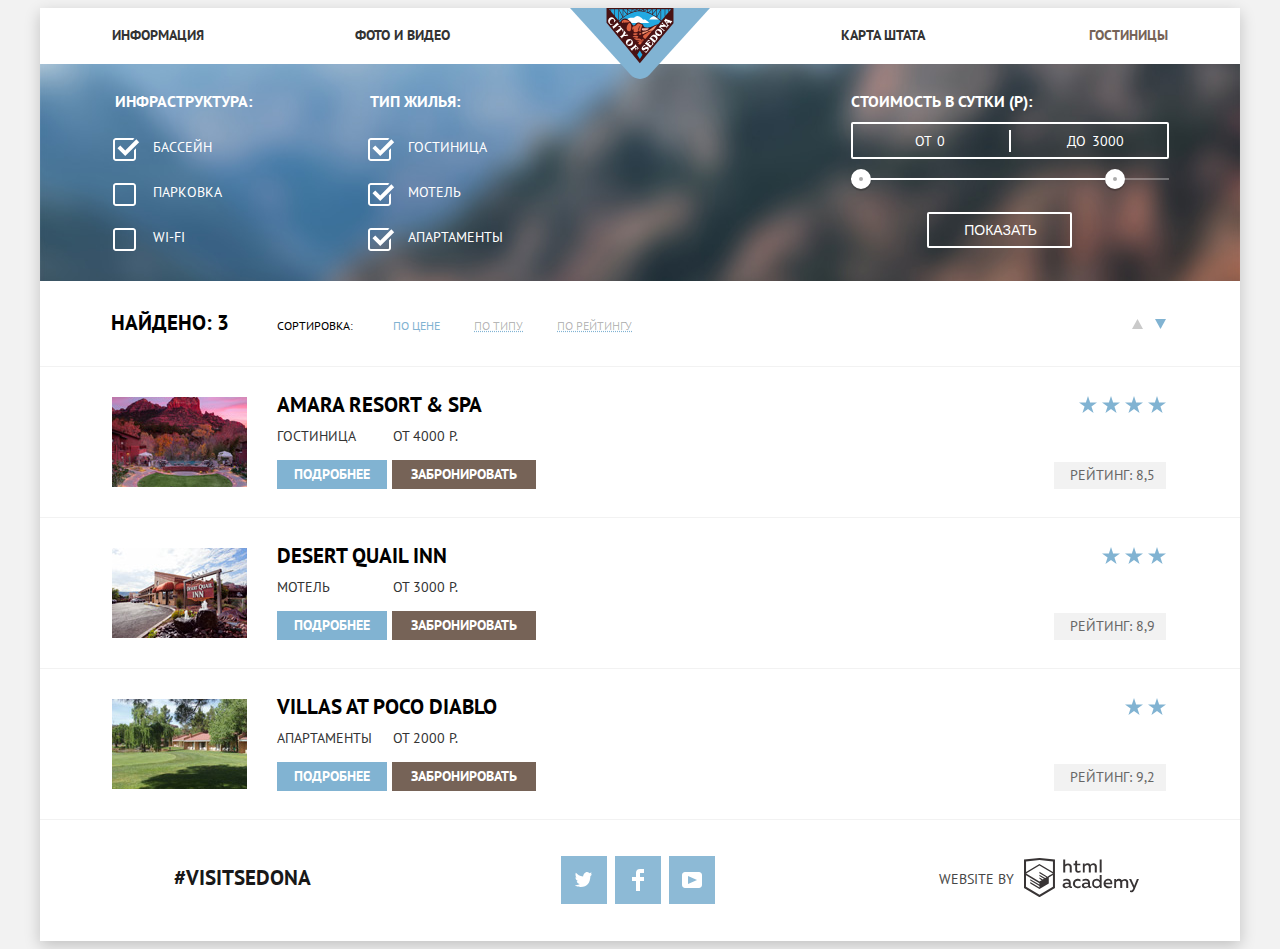
==== commit 444a00f1: "корректировки по флексам и переполняемости" ====
--- a/catalog.html
+++ b/catalog.html
@@ -136,6 +136,7 @@
             <h2 class="visually-hidden">Подходящие отели</h2>
             <ul>
               <li class="item">
+                <div class="info-block">
                 <img class="item-img" src="img/layer-21.jpg" alt="Amara Resort &amp; Spa" width="135" height="90">
                   <div class="info">
                     <a class="item-name" href="/amara"> <b> Amara Resort &amp; Spa</b></a>
@@ -148,6 +149,7 @@
                       <a class="btn-book" href="book.html">Забронировать</a>
                     </div>
                   </div>
+                </div>
                   <div class="rating">
                     <div class="item-stars">
                       <span class="visually-hidden">4 звезды</span>
@@ -164,6 +166,7 @@
 
               </li>
               <li class="item">
+                <div class="info-block">
                 <img class="item-img" src="img/layer-89-copy.jpg" alt="Desert Quail Inn" width="135" height="90">
                   <div class="info">
                     <a class="item-name" href="/desert"> <b> Desert Quail Inn </b></a>
@@ -176,6 +179,7 @@
                       <a class="btn-book" href="book.html">Забронировать</a>
                     </div>
                   </div>
+                </div>
                   <div class="rating">
                     <div class="item-stars">
                       <span class="visually-hidden">3 звезды</span>
@@ -191,6 +195,7 @@
 
               </li>
               <li class="item">
+                <div class="info-block">
                 <img class="item-img" src="img/layer-22.jpg" alt="Villas at Poco Diablo" width="135" height="90">
                   <div class="info">
                     <a class="item-name" href="/villas"> <b> Villas at Poco Diablo</b></a>
@@ -203,6 +208,7 @@
                       <a class="btn-book" href="book.html">Забронировать</a>
                     </div>
                   </div>
+                </div>
                   <div class="rating">
                     <div class="item-stars">
                       <span class="visually-hidden">2 звезды</span>
@@ -213,8 +219,6 @@
                     </div>
                     <p class="item-rating"> Рейтинг: 9,2</p>
                   </div>
-
-
               </li>
             </ul>
 
--- a/css/style.css
+++ b/css/style.css
@@ -55,6 +55,7 @@
   margin: 0 auto;
   padding: 0;
 }
+
 .header-top{
   position: relative;
 }
@@ -114,10 +115,16 @@
   margin-left: 72px;
 }
 
-.main-menu-items li:first-child,
-.main-menu-items li:nth-child(2){
+.main-menu-items li:nth-child(-n+2){
   text-align: left;
-}
+  padding-left:0;
+}
+
+/* .main-menu-items li:not(:first-child),
+.main-menu-items li:not(:last-child){
+margin-right: 50px;
+
+} */
 
 .main-menu-items li:nth-child(2){
   margin-right: 50px;
@@ -127,8 +134,7 @@
   margin-left: 50px;
 }
 
-.main-menu-items li:nth-child(3),
-.main-menu-items li:last-child{
+.main-menu-items li:nth-last-child(-n+2){
   text-align: right;
 }
 
@@ -1231,8 +1237,6 @@
   text-decoration-style: dotted;
   -webkit-text-decoration-color: #81b3d2;
   text-decoration-color: #81b3d2;
-
-  /* outline: none; */
 }
 
 .sorting-link:hover,
@@ -1300,9 +1304,9 @@
   display: -ms-flexbox;
 
   display: flex;
-  -webkit-box-pack: start;
-  -ms-flex-pack: start;
-  justify-content: flex-start;
+  -webkit-box-pack: justify;
+  -ms-flex-pack: justify;
+  justify-content: space-between;
   -webkit-box-align: start;
   -ms-flex-align: start;
   align-items: flex-start;
@@ -1315,8 +1319,19 @@
   height: 90px;
 }
 
+.info-block{
+  display:-webkit-box;
+  display:-ms-flexbox;
+  display:flex;
+  -webkit-box-pack: start;
+  -ms-flex-pack: start;
+  justify-content: flex-start;
+}
+
 .info{
   padding-top: 25px;
+  padding-bottom: 25px;
+  width: 300px;
 }
 
 .item-row{
@@ -1343,6 +1358,10 @@
   margin-right: 6px;;
 }
 
+.item-tipe{
+  width: 110px;
+}
+
 .item .item-name{
   padding-bottom:0;
   margin-top:20px;
@@ -1378,7 +1397,7 @@
   padding-right: 17px;
   padding-top: 4px;
   padding-bottom: 4px;
-  margin-right: 6px;
+  margin-right: 5px;
   min-width: 110px;
 
   color: #ffffff;
@@ -1389,7 +1408,7 @@
 }
 
 .item .btn-more{
-  width:110px;
+  width: 110px;
   padding: 4px 0;
 }
 
@@ -1419,13 +1438,9 @@
   background-color: #503e33;
 }
 
-.item .rating{
-
-
+.rating{
   display:-webkit-box;
-
   display:-ms-flexbox;
-
   display:flex;
   -webkit-box-orient: vertical;
   -webkit-box-direction: normal;
@@ -1433,6 +1448,9 @@
   flex-direction: column;
   -ms-flex-line-pack: justify;
   align-content: space-between;
+  padding-top: 29px;
+  padding-right: 74px;
+  max-width: 120px;
 
 }
 
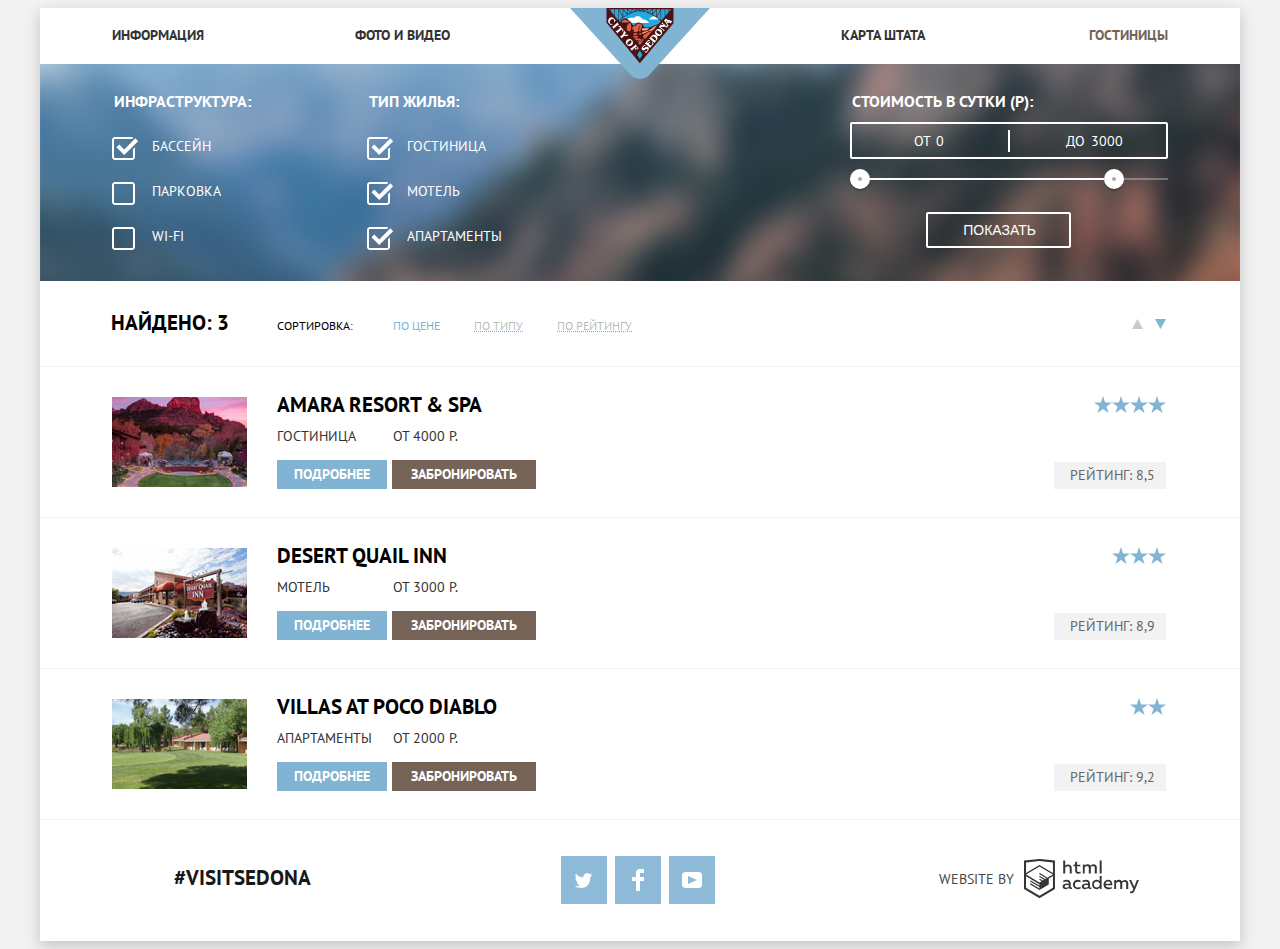
==== commit 9dff9920: "Версия для защиты №2" ====
--- a/catalog.html
+++ b/catalog.html
@@ -5,27 +5,23 @@
   <title>HTML Academy: Седона</title>
   <link href="https://fonts.googleapis.com/css?family=PT+Sans" rel="stylesheet">
   <link rel="stylesheet" href="https://necolas.github.io/normalize.css/8.0.1/normalize.css">
-  <!-- <link rel="stylesheet" href="css/min-style.css"> -->
-  <link rel="stylesheet" href="css/style.css">
+  <link rel="stylesheet" href="css/min-style.css"> 
+  <!-- <link rel="stylesheet" href="css/style.css"> -->
 </head>
-<body  class="inner">
+<body class="inner">
   <div class="main-wrapper">
     <header class="main-header">
-
-      <div class="header-top">
-        <a  class="logo" href="index.html">
-          <img src="img/logo.svg" width="140" height="71" alt="Логотип: CITY OF SEDONA">
-        </a>
-        <nav class="main-menu">
-          <ul class="main-menu-items">
-            <li><a href="information.html">Информация</a></li>
-            <li><a href="fotos-videos.html">Фото и видео</a></li>
-            <li><a href="state-map.html">Карта штата</a></li>
-            <li><a class="active-page">Гостиницы</a></li>
-          </ul>
-        </nav>
-      </div>
-
+      <a  class="logo" href="index.html">
+        <img src="img/logo.svg" width="140" height="71" alt="Логотип: CITY OF SEDONA">
+      </a>
+      <nav class="main-menu">
+        <ul class="main-menu-items">
+          <li><a href="information.html">Информация</a></li>
+          <li><a href="fotos-videos.html">Фото и видео</a></li>
+          <li><a href="state-map.html">Карта штата</a></li>
+          <li><a class="active-page">Гостиницы</a></li>
+        </ul>
+      </nav>
     </header>
 
     <main>
@@ -34,55 +30,54 @@
       <div class="wrapper-inner">
         <section class="filters">
           <h2 class="visually-hidden">Фильтр гостиниц</h2>
-          <form class="form-filters" method="get" >
+          <form class="form-filters" method="get"  action="https://echo.htmlacademy.ru">
             <div class="filter-column">
               <fieldset>
                 <legend>Инфраструктура:</legend>
                 <ul class="filter-list">
                   <li class="filter-option">
                     <label class="label-checkbox">
-                      <input class="visually-hidden" type="checkbox" name="pool"  checked >
+                      <input class="visually-hidden" type="checkbox" name="pool"  checked>
                       <span class="checkbox-indicator"></span>
                       Бассейн
                     </label>
                   </li>
                   <li class="filter-option">
                     <label class="label-checkbox">
-                      <input class="visually-hidden" type="checkbox" name="parcking" >
+                      <input class="visually-hidden" type="checkbox" name="parcking">
                       <span class="checkbox-indicator"></span>
                       Парковка
                     </label>
                   </li>
                   <li class="filter-option">
                     <label class="label-checkbox">
-                      <input class="visually-hidden" type="checkbox" name="wifi"  >
+                      <input class="visually-hidden" type="checkbox" name="wifi">
                       <span class="checkbox-indicator"></span>
                       Wi-Fi
                     </label>
                   </li>
                 </ul>
               </fieldset>
-
               <fieldset>
                 <legend>Тип жилья:</legend>
                 <ul class="filter-list">
                   <li class="filter-option">
                     <label class="label-checkbox">
-                      <input class="visually-hidden" type="checkbox" name="item"  checked >
+                      <input class="visually-hidden" type="checkbox" name="item" checked>
                       <span class="checkbox-indicator"></span>
                       Гостиница
                     </label>
                   </li>
                   <li class="filter-option">
                     <label class="label-checkbox">
-                      <input class="visually-hidden" type="checkbox" name="motel"  checked  >
+                      <input class="visually-hidden" type="checkbox" name="motel" checked>
                       <span class="checkbox-indicator"></span>
                       Мотель
                     </label>
                   </li>
                   <li class="filter-option">
                     <label class="label-checkbox">
-                      <input class="visually-hidden" type="checkbox" name="apartment"  checked  >
+                      <input class="visually-hidden" type="checkbox" name="apartment" checked>
                       <span class="checkbox-indicator"></span>
                       Апартаменты
                     </label>
@@ -90,9 +85,8 @@
                 </ul>
               </fieldset>
             </div>
-
-            <div class="filter-range">
-              <div class="filter-range-title">Стоимость в сутки (р):</div>
+            <fieldset class="filter-range">
+              <legend class="filter-range-title">Стоимость в сутки (р):</legend>
               <div class="price-controls">
                 <label class="min-price">от <input type="text" name="min-price" value="0"></label>
                 <label class="max-price">до <input type="text" name="max-price" value="3000"></label>
@@ -105,7 +99,7 @@
                 <div class="range-toggle range-toggle-max"></div>
               </div>
               <button class="btn-transparent" type="submit">Показать</button>
-            </div>
+            </fieldset>
           </form>
         </section>
       </div>
@@ -124,133 +118,133 @@
           </ul>
         </div>
         <div class="sorting-column arrows">
-          <a class="arrow-up" href="#"><span class="visually-hidden">Вверх</span>
-            <svg xmlns="http://www.w3.org/2000/svg" width="11" height="10" viewBox="0 0 11 10"><path fill="#231F20" d="M5.5 0L0 10h11z"/></svg></a>
-            <a class="arrow-down current" href="#"><span class="visually-hidden">Вниз</span>
-              <svg xmlns="http://www.w3.org/2000/svg" width="11" height="10" viewBox="0 0 11 10"><path fill="#231F20" d="M5.5 10L0 0h11"/></svg></a>
-            </div>
-
-          </section>
-
-          <section class="items-list">
-            <h2 class="visually-hidden">Подходящие отели</h2>
-            <ul>
-              <li class="item">
-                <div class="info-block">
-                <img class="item-img" src="img/layer-21.jpg" alt="Amara Resort &amp; Spa" width="135" height="90">
-                  <div class="info">
-                    <a class="item-name" href="/amara"> <b> Amara Resort &amp; Spa</b></a>
-                    <div class="item-row">
-                      <p class="item-type">Гостиница</p>
-                      <p class="item-price">От 4000 Р.</p>
-                    </div>
-                    <div class="btn">
-                      <a class="btn-more" href="more.html">Подробнее</a>
-                      <a class="btn-book" href="book.html">Забронировать</a>
-                    </div>
-                  </div>
-                </div>
-                  <div class="rating">
-                    <div class="item-stars">
-                      <span class="visually-hidden">4 звезды</span>
-                      <ul class="stars">
-                        <li> <img src="img/invalid-name.svg" width="18" height="17" alt="звезда"> </li>
-                        <li> <img src="img/invalid-name.svg" width="18" height="17" alt="звезда"> </li>
-                        <li> <img src="img/invalid-name.svg" width="18" height="17" alt="звезда"> </li>
-                        <li> <img src="img/invalid-name.svg" width="18" height="17" alt="звезда"> </li>
-                      </ul>
-                    </div>
-                    <p class="item-rating"> Рейтинг: 8,5</p>
-                  </div>
-
-
-              </li>
-              <li class="item">
-                <div class="info-block">
-                <img class="item-img" src="img/layer-89-copy.jpg" alt="Desert Quail Inn" width="135" height="90">
-                  <div class="info">
-                    <a class="item-name" href="/desert"> <b> Desert Quail Inn </b></a>
-                    <div class="item-row">
-                      <p class="item-type">Мотель</p>
-                      <p class="item-price">От 3000 Р.</p>
-                    </div>
-                    <div class="btn">
-                      <a class="btn-more" href="more.html">Подробнее</a>
-                      <a class="btn-book" href="book.html">Забронировать</a>
-                    </div>
-                  </div>
-                </div>
-                  <div class="rating">
-                    <div class="item-stars">
-                      <span class="visually-hidden">3 звезды</span>
-                      <ul class="stars">
-                        <li> <img src="img/invalid-name.svg" width="18" height="17" alt="звезда"> </li>
-                        <li> <img src="img/invalid-name.svg" width="18" height="17" alt="звезда"> </li>
-                        <li> <img src="img/invalid-name.svg" width="18" height="17" alt="звезда"> </li>
-                      </ul>
-                    </div>
-                    <p class="item-rating"> Рейтинг: 8,9</p>
-                  </div>
-
-
-              </li>
-              <li class="item">
-                <div class="info-block">
-                <img class="item-img" src="img/layer-22.jpg" alt="Villas at Poco Diablo" width="135" height="90">
-                  <div class="info">
-                    <a class="item-name" href="/villas"> <b> Villas at Poco Diablo</b></a>
-                    <div class="item-row">
-                      <p class="item-type">Апартаменты</p>
-                      <p class="item-price">От 2000 Р.</p>
-                    </div>
-                    <div class="btn">
-                      <a class="btn-more" href="more.html">Подробнее</a>
-                      <a class="btn-book" href="book.html">Забронировать</a>
-                    </div>
-                  </div>
-                </div>
-                  <div class="rating">
-                    <div class="item-stars">
-                      <span class="visually-hidden">2 звезды</span>
-                      <ul class="stars">
-                        <li> <img src="img/invalid-name.svg" width="18" height="17" alt="звезда"> </li>
-                        <li> <img src="img/invalid-name.svg" width="18" height="17" alt="звезда"> </li>
-                      </ul>
-                    </div>
-                    <p class="item-rating"> Рейтинг: 9,2</p>
-                  </div>
-              </li>
-            </ul>
-
-          </section>
-        </main>
-
-        <footer class="page-footer">
-          <div class="main-footer">
-            <div class="footer-left footer">
-              <a href="visitsedoma.html">#visitsedona</a>
-            </div>
-            <div class="footer-center footer">
-              <ul class="footer-social">
-                <li><a href="https://twitter.com" class="social-btn social-btn-tw"><span class="visually-hidden" >Twitter</span>
-                </a></li>
-                <li><a href="https://facebook.com" class="social-btn social-btn-fb"><span class="visually-hidden">Facebook</span>
-                </a></li>
-                <li><a href="https://youtube.com" class="social-btn social-btn-ytb"><span class="visually-hidden">YouTube</span>
-                </a></li>
-              </ul>
-            </div>
-            <div class="footer-right footer">
-              <span>website by</span> <a href="https://htmlacademy.ru/intensive/htmlcss">
-                <span class="visually-hidden">htmlacademy</span>
-                <svg id="Layer_3" data-name="Layer 1" xmlns="http://www.w3.org/2000/svg" viewBox="0 0 108.08 36.85"><title>logo-htmlacademy-small1</title><path d="M44.61,26.88a2,2,0,0,0,.55-0.1v1.33a3.25,3.25,0,0,1-1.18.21,1.67,1.67,0,0,1-1.67-1,4.84,4.84,0,0,1-3.14,1.08c-1.51,0-2.91-.83-2.91-2.55,0-2.13,2-2.79,3.71-2.79a11.08,11.08,0,0,1,2.17.25v-0.3c0-1-.76-1.77-2.19-1.77a7.42,7.42,0,0,0-3,.64v-1.7a10.21,10.21,0,0,1,3.19-.55c2.36,0,3.81,1.12,3.81,3.65v3a0.54,0.54,0,0,0,.49.59h0.17Zm-6.44-1.13A1.35,1.35,0,0,0,39.63,27h0.11a3.39,3.39,0,0,0,2.41-1V24.58a9.72,9.72,0,0,0-1.81-.21c-1,0-2.16.33-2.16,1.38h0Zm12.36-6.11a5,5,0,0,1,2.57.64V22a4.08,4.08,0,0,0-2.3-.7,2.75,2.75,0,1,0,0,5.49,5,5,0,0,0,2.43-.64v1.71a6.27,6.27,0,0,1-2.76.57A4.21,4.21,0,0,1,46,24.51q0-.21,0-0.41a4.32,4.32,0,0,1,4.18-4.46h0.38Zm12.17,7.24a2,2,0,0,0,.55-0.1v1.33a3.25,3.25,0,0,1-1.18.21,1.67,1.67,0,0,1-1.67-1,4.84,4.84,0,0,1-3.14,1.08c-1.51,0-2.91-.83-2.91-2.55,0-2.13,2-2.79,3.71-2.79a11.08,11.08,0,0,1,2.17.25v-0.3c0-1-.76-1.77-2.19-1.77a7.42,7.42,0,0,0-3,.64v-1.7a10.21,10.21,0,0,1,3.19-.55c2.36,0,3.81,1.12,3.81,3.65v3a0.54,0.54,0,0,0,.49.59h0.17Zm-6.44-1.13A1.35,1.35,0,0,0,57.73,27h0.11a3.39,3.39,0,0,0,2.41-1V24.58a9.72,9.72,0,0,0-1.81-.21c-1.06,0-2.16.33-2.16,1.38h0ZM73,16V28.2H71.35V26.88a3.88,3.88,0,0,1-3.19,1.54,4.4,4.4,0,0,1,0-8.78,3.81,3.81,0,0,1,3,1.3V16H73Zm-4.53,5.22a2.76,2.76,0,1,0,0,5.52A2.86,2.86,0,0,0,71.15,25V23A2.91,2.91,0,0,0,68.49,21.27ZM79,19.64c3.31,0,4.46,2.68,3.92,5.09H76.7c0.21,1.5,1.67,2.11,3.19,2.11a6.11,6.11,0,0,0,2.64-.59v1.6a7.14,7.14,0,0,1-3,.57C77,28.42,74.78,27,74.78,24a4.18,4.18,0,0,1,4-4.39H79Zm0.09,1.54a2.28,2.28,0,0,0-2.44,2.1v0.06H81.3A2,2,0,0,0,79.13,21.18Zm5.73,7V19.87h1.65v1a3.81,3.81,0,0,1,2.78-1.27A2.86,2.86,0,0,1,91.89,21a4.12,4.12,0,0,1,2.91-1.33A3.06,3.06,0,0,1,98,23V28.2h-1.9V23.05a1.59,1.59,0,0,0-1.42-1.75H94.42a2.8,2.8,0,0,0-2.07,1.12V28.2h-1.9V23.05A1.59,1.59,0,0,0,89,21.31H88.8a3,3,0,0,0-2.21,1.29v5.63H84.86Zm21.31-8.33h1.9l-3.91,9.46c-0.9,2.17-2.09,2.86-3.35,2.86a4.76,4.76,0,0,1-1.1-.14V30.46a2.86,2.86,0,0,0,.85.12c0.9,0,1.58-.64,2.07-1.9l0.17-.42-4-8.4h2l2.86,6.29ZM38.73,1.46V6.22a3.81,3.81,0,0,1,2.7-1.14,3.25,3.25,0,0,1,3.44,3.4v5.15H43V8.72a1.81,1.81,0,0,0-1.61-2h-0.3a2.93,2.93,0,0,0-2.32,1.39v5.52h-1.9V1.46h1.9ZM49.94,2.31v3h3V6.91h-3v3.81c0,1.1.5,1.46,1.58,1.46a4.49,4.49,0,0,0,1.69-.33v1.6A6.8,6.8,0,0,1,51,13.8a2.55,2.55,0,0,1-2.86-2.74V6.89H46.58V5.26h1.5V2.74Zm5.4,11.31V5.28H57v1A3.81,3.81,0,0,1,59.77,5a2.86,2.86,0,0,1,2.6,1.33A4.12,4.12,0,0,1,65.28,5,3.06,3.06,0,0,1,68.44,8.4v5.21h-1.9V8.46a1.59,1.59,0,0,0-1.42-1.75H64.89a2.8,2.8,0,0,0-2.07,1.12v5.78h-1.9V8.46A1.59,1.59,0,0,0,59.5,6.71H59.27A3,3,0,0,0,57.06,8v5.63H55.34ZM71.17,1.45H73V13.6H71.17V1.45ZM14.71,0H14.55L0,1.54V28.21l14.55,8.66,14.55-8.66V1.54Zm12.5,27.1L14.55,34.64,1.9,27.12V16.18l12.59,7.5V25L5.86,19.9v1.31l8.68,5.21v1.39L5.87,22.65V24l8.68,5.21,8.75-5.24V18.31L27.2,16V27.12Zm0-12.53-3.48,2-1.6,1L14.51,13v1.31L21,18.23H21l-0.14.09-1,.54-5.37-3.2V17l4.24,2.52-1,.67-3.2-1.9v1.31l2.1,1.24L14.5,22.1,2,14.65,14.51,7.11Zm0-1.32L14.49,5.76,1.91,13.25v-10L14.56,1.92,27.21,3.25v10h0Z" transform="translate(0 -0.02)" fill="#231f20"/></svg>
+          <a class="arrow" href="#">
+            <span class="visually-hidden">Вверх</span>
+            <svg xmlns="http://www.w3.org/2000/svg" width="11" height="10" viewBox="0 0 11 10">
+              <path fill="#cacaca" d="M5.5 0L0 10h11z"/>
+            </svg>
+          </a>
+          <a class="arrow current" href="#">
+            <span class="visually-hidden">Вниз</span>
+            <svg xmlns="http://www.w3.org/2000/svg" width="11" height="10" viewBox="0 0 11 10">
+              <path fill="#cacaca" d="M5.5 10L0 0h11"/>
+            </svg>
+          </a>
+        </div>
+      </section>
+
+      <section class="items-list">
+        <h2 class="visually-hidden">Подходящие отели</h2>
+        <ul>
+          <li class="item">
+            <div class="info-block">
+              <img class="item-img" src="img/layer-21.jpg" alt="Amara Resort &amp; Spa" width="135" height="90">
+              <div class="info">
+                <a class="item-name" href="/amara"> <b> Amara Resort &amp; Spa</b></a>
+                <div class="item-row">
+                  <p class="item-type">Гостиница</p>
+                  <p class="item-price">От 4000 Р.</p>
+                </div>
+                <div class="btn">
+                  <a class="btn-more" href="more.html">Подробнее</a>
+                  <a class="btn-book" href="book.html">Забронировать</a>
+                </div>
+              </div>
+            </div>
+            <div class="rating">
+              <div class="item-stars four-stars">
+                <span class="visually-hidden">4 звезды</span>
+              </div>
+              <p class="item-rating">Рейтинг: 8,5</p>
+            </div>
+          </li>
+          <li class="item">
+            <div class="info-block">
+              <img class="item-img" src="img/layer-89-copy.jpg" alt="Desert Quail Inn" width="135" height="90">
+              <div class="info">
+                <a class="item-name" href="/desert"><b>Desert Quail Inn</b></a>
+                <div class="item-row">
+                  <p class="item-type">Мотель</p>
+                  <p class="item-price">От 3000 Р.</p>
+                </div>
+                <div class="btn">
+                  <a class="btn-more" href="more.html">Подробнее</a>
+                  <a class="btn-book" href="book.html">Забронировать</a>
+                </div>
+              </div>
+            </div>
+            <div class="rating">
+              <div class="item-stars three-stars">
+                <span class="visually-hidden">3 звезды</span>
+              </div>
+              <p class="item-rating">Рейтинг: 8,9</p>
+            </div>
+          </li>
+          <li class="item">
+            <div class="info-block">
+              <img class="item-img" src="img/layer-22.jpg" alt="Villas at Poco Diablo" width="135" height="90">
+              <div class="info">
+                <a class="item-name" href="/villas"><b>Villas at Poco Diablo</b></a>
+                <div class="item-row">
+                  <p class="item-type">Апартаменты</p>
+                  <p class="item-price">От 2000 Р.</p>
+                </div>
+                <div class="btn">
+                  <a class="btn-more" href="more.html">Подробнее</a>
+                  <a class="btn-book" href="book.html">Забронировать</a>
+                </div>
+              </div>
+            </div>
+            <div class="rating">
+              <div class="item-stars two-stars">
+                <span class="visually-hidden">2 звезды</span>
+              </div>
+              <p class="item-rating">Рейтинг: 9,2</p>
+            </div>
+          </li>
+        </ul>
+      </section>
+    </main>
+
+    <footer class="page-footer">
+      <div class="main-footer">
+        <div class="footer-left footer">
+          <a href="visitsedoma.html">#visitsedona</a>
+        </div>
+        <div class="footer-center footer">
+          <ul class="footer-social">
+            <li>
+              <a href="https://twitter.com" class="social-btn social-btn-tw">
+                <span class="visually-hidden" >Twitter</span>
               </a>
-            </div>
-          </div>
-        </footer>
-
+            </li>
+            <li>
+              <a href="https://facebook.com" class="social-btn social-btn-fb">
+                <span class="visually-hidden">Facebook</span>
+              </a>
+            </li>
+            <li>
+              <a href="https://youtube.com" class="social-btn social-btn-ytb">
+                <span class="visually-hidden">YouTube</span>
+              </a>
+            </li>
+          </ul>
+        </div>
+        <div class="footer-right footer">
+          <span>website by</span>
+          <a class="web" href="https://htmlacademy.ru/intensive/htmlcss">
+            <span class="visually-hidden">htmlacademy</span>
+            <svg id="Layer_3" data-name="Layer 1" xmlns="http://www.w3.org/2000/svg" viewBox="0 0 108.08 36.85">
+              <title>logo-htmlacademy-small1</title>
+              <path d="M44.61,26.88a2,2,0,0,0,.55-0.1v1.33a3.25,3.25,0,0,1-1.18.21,1.67,1.67,0,0,1-1.67-1,4.84,4.84,0,0,1-3.14,1.08c-1.51,0-2.91-.83-2.91-2.55,0-2.13,2-2.79,3.71-2.79a11.08,11.08,0,0,1,2.17.25v-0.3c0-1-.76-1.77-2.19-1.77a7.42,7.42,0,0,0-3,.64v-1.7a10.21,10.21,0,0,1,3.19-.55c2.36,0,3.81,1.12,3.81,3.65v3a0.54,0.54,0,0,0,.49.59h0.17Zm-6.44-1.13A1.35,1.35,0,0,0,39.63,27h0.11a3.39,3.39,0,0,0,2.41-1V24.58a9.72,9.72,0,0,0-1.81-.21c-1,0-2.16.33-2.16,1.38h0Zm12.36-6.11a5,5,0,0,1,2.57.64V22a4.08,4.08,0,0,0-2.3-.7,2.75,2.75,0,1,0,0,5.49,5,5,0,0,0,2.43-.64v1.71a6.27,6.27,0,0,1-2.76.57A4.21,4.21,0,0,1,46,24.51q0-.21,0-0.41a4.32,4.32,0,0,1,4.18-4.46h0.38Zm12.17,7.24a2,2,0,0,0,.55-0.1v1.33a3.25,3.25,0,0,1-1.18.21,1.67,1.67,0,0,1-1.67-1,4.84,4.84,0,0,1-3.14,1.08c-1.51,0-2.91-.83-2.91-2.55,0-2.13,2-2.79,3.71-2.79a11.08,11.08,0,0,1,2.17.25v-0.3c0-1-.76-1.77-2.19-1.77a7.42,7.42,0,0,0-3,.64v-1.7a10.21,10.21,0,0,1,3.19-.55c2.36,0,3.81,1.12,3.81,3.65v3a0.54,0.54,0,0,0,.49.59h0.17Zm-6.44-1.13A1.35,1.35,0,0,0,57.73,27h0.11a3.39,3.39,0,0,0,2.41-1V24.58a9.72,9.72,0,0,0-1.81-.21c-1.06,0-2.16.33-2.16,1.38h0ZM73,16V28.2H71.35V26.88a3.88,3.88,0,0,1-3.19,1.54,4.4,4.4,0,0,1,0-8.78,3.81,3.81,0,0,1,3,1.3V16H73Zm-4.53,5.22a2.76,2.76,0,1,0,0,5.52A2.86,2.86,0,0,0,71.15,25V23A2.91,2.91,0,0,0,68.49,21.27ZM79,19.64c3.31,0,4.46,2.68,3.92,5.09H76.7c0.21,1.5,1.67,2.11,3.19,2.11a6.11,6.11,0,0,0,2.64-.59v1.6a7.14,7.14,0,0,1-3,.57C77,28.42,74.78,27,74.78,24a4.18,4.18,0,0,1,4-4.39H79Zm0.09,1.54a2.28,2.28,0,0,0-2.44,2.1v0.06H81.3A2,2,0,0,0,79.13,21.18Zm5.73,7V19.87h1.65v1a3.81,3.81,0,0,1,2.78-1.27A2.86,2.86,0,0,1,91.89,21a4.12,4.12,0,0,1,2.91-1.33A3.06,3.06,0,0,1,98,23V28.2h-1.9V23.05a1.59,1.59,0,0,0-1.42-1.75H94.42a2.8,2.8,0,0,0-2.07,1.12V28.2h-1.9V23.05A1.59,1.59,0,0,0,89,21.31H88.8a3,3,0,0,0-2.21,1.29v5.63H84.86Zm21.31-8.33h1.9l-3.91,9.46c-0.9,2.17-2.09,2.86-3.35,2.86a4.76,4.76,0,0,1-1.1-.14V30.46a2.86,2.86,0,0,0,.85.12c0.9,0,1.58-.64,2.07-1.9l0.17-.42-4-8.4h2l2.86,6.29ZM38.73,1.46V6.22a3.81,3.81,0,0,1,2.7-1.14,3.25,3.25,0,0,1,3.44,3.4v5.15H43V8.72a1.81,1.81,0,0,0-1.61-2h-0.3a2.93,2.93,0,0,0-2.32,1.39v5.52h-1.9V1.46h1.9ZM49.94,2.31v3h3V6.91h-3v3.81c0,1.1.5,1.46,1.58,1.46a4.49,4.49,0,0,0,1.69-.33v1.6A6.8,6.8,0,0,1,51,13.8a2.55,2.55,0,0,1-2.86-2.74V6.89H46.58V5.26h1.5V2.74Zm5.4,11.31V5.28H57v1A3.81,3.81,0,0,1,59.77,5a2.86,2.86,0,0,1,2.6,1.33A4.12,4.12,0,0,1,65.28,5,3.06,3.06,0,0,1,68.44,8.4v5.21h-1.9V8.46a1.59,1.59,0,0,0-1.42-1.75H64.89a2.8,2.8,0,0,0-2.07,1.12v5.78h-1.9V8.46A1.59,1.59,0,0,0,59.5,6.71H59.27A3,3,0,0,0,57.06,8v5.63H55.34ZM71.17,1.45H73V13.6H71.17V1.45ZM14.71,0H14.55L0,1.54V28.21l14.55,8.66,14.55-8.66V1.54Zm12.5,27.1L14.55,34.64,1.9,27.12V16.18l12.59,7.5V25L5.86,19.9v1.31l8.68,5.21v1.39L5.87,22.65V24l8.68,5.21,8.75-5.24V18.31L27.2,16V27.12Zm0-12.53-3.48,2-1.6,1L14.51,13v1.31L21,18.23H21l-0.14.09-1,.54-5.37-3.2V17l4.24,2.52-1,.67-3.2-1.9v1.31l2.1,1.24L14.5,22.1,2,14.65,14.51,7.11Zm0-1.32L14.49,5.76,1.91,13.25v-10L14.56,1.92,27.21,3.25v10h0Z" transform="translate(0 -0.02)" fill="#231f20"/>
+            </svg>
+          </a>
+        </div>
       </div>
-      <script src="js/min-script.js"></script>
-      <script src="js/script.js"></script>
-    </body>
-    </html>
+    </footer>
+
+  </div>
+  <script src="js/min-script.js"></script>
+  <!-- <script src="js/script.js"></script> -->
+</body>
+</html>
--- a/css/min-style.css
+++ b/css/min-style.css
@@ -1 +1 @@
-.advantages-img,.features-title:before,.price-controls::after,.social-btn,button[name=number-mynus]::before{content:""}.btn-order,.btn-transparent,.date-select input,.filter-range,.number-select input,body{text-transform:uppercase}.advantages-item,.advantages-list,.features-item-list,.filters li,.items-list li.item,.main-menu-items,.sorting-column li,.stars,.stars li{list-style:none}body{padding:0;font-family:'PT Sans',Arial,sans-serif;font-size:14px;line-height:21px;color:#333;text-align:center;background-color:#f2f2f2}.advantages-title,.features-title,.welcome h2{font-size:21px;font-weight:700}.main-menu,.welcome h2,.welcome p{line-height:26px}img{max-width:100%;height:auto}a{text-decoration:none}.visually-hidden:not(:focus):not(:active),input[type=checkbox].visually-hidden,input[type=radio].visually-hidden{position:absolute;width:1px;height:1px;margin:-1px;border:0;padding:0;white-space:nowrap;-webkit-clip-path:inset(100%);clip-path:inset(100%);clip:rect(0 0 0 0);overflow:hidden}.features-item,.header-top,.welcome-wrapper{position:relative}.main-wrapper{width:1200px;margin:0 auto;padding:0;background-color:#fff;-webkit-box-shadow:0 5px 15px 0 rgba(0,1,1,.2);box-shadow:0 5px 15px 0 rgba(0,1,1,.2)}.container{width:600px;margin:0 auto;padding:0}.logo{position:absolute;top:0;left:530px;z-index:3;display:block}.main-menu{margin:0;font-weight:700;color:#333}.main-menu-items{display:-webkit-box;display:-ms-flexbox;display:flex;-webkit-box-orient:horizontal;-webkit-box-direction:normal;-ms-flex-direction:row;flex-direction:row;-webkit-box-pack:justify;-ms-flex-pack:justify;justify-content:space-between;-ms-flex-wrap:wrap;flex-wrap:wrap;margin:0;padding-left:0}.main-menu-items a{display:block;padding-top:14px;padding-bottom:16px;color:#333}.advantages-list,.welcome-wrapper{display:-webkit-box;display:-ms-flexbox}.main-menu-items li{width:228px}.main-menu-items li:first-child{margin-left:72px}.main-menu-items li:first-child,.main-menu-items li:nth-child(2){text-align:left}.main-menu-items li:nth-child(2){margin-right:50px}.main-menu-items li:nth-child(3){margin-left:50px}.main-menu-items li:last-child,.main-menu-items li:nth-child(3){text-align:right}.main-menu-items li:last-child{margin-right:72px}.main-menu-items a:focus,.main-menu-items a:hover{color:#81b3d2;outline:0}.main-menu-items a.active-page{color:#766357}.welcome-wrapper{display:flex;-webkit-box-orient:vertical;-webkit-box-direction:normal;-ms-flex-direction:column;flex-direction:column;-webkit-box-pack:end;-ms-flex-pack:end;justify-content:flex-end;-ms-flex-wrap:wrap;flex-wrap:wrap;margin:0;padding:0;width:auto;height:509px;background-image:url(../img/polygon.svg),url(../img/welcome.png),url(../img/background-photo.jpg);background-position:0 452px,center 75px,0 -80px;background-repeat:no-repeat;background-color:#81b3d2}.social-btn-fb,.social-btn-tw,.social-btn-ytb{background-position:center;background-repeat:no-repeat}.welcome-text{display:block;padding-top:59px;padding-bottom:52px;width:100%;background-color:#fff}.welcome h2{padding:0 40px;margin-bottom:26px;color:#000}.welcome p{display:block}.advantages-list{display:flex;-webkit-box-pack:justify;-ms-flex-pack:justify;justify-content:space-between;-ms-flex-wrap:wrap;flex-wrap:wrap;align-items:flex-start;align-content:flex-start;margin:0;padding:0}.advantages-item-special,.features-item-list{display:-webkit-box;display:-ms-flexbox;margin:0}.advantages-item{width:400px;background-color:#eee}.advantages-text{padding:25px 60px 38px}.advantages-text p{padding-bottom:7px}.advantages-item-special .advantages-text{width:400px;padding-bottom:5px;color:#fff;background-color:#81b3d2}.advantages-item-special{display:flex;-webkit-box-pack:start;-ms-flex-pack:start;justify-content:flex-start;-webkit-box-orient:horizontal;-webkit-box-direction:reverse;-ms-flex-direction:row-reverse;flex-direction:row-reverse;width:100%;padding:0}.advantages-item-special:first-child{-webkit-box-orient:horizontal;-webkit-box-direction:normal;-ms-flex-direction:row;flex-direction:row;width:1200px}.item-block .rating,.order,.page-footer{-webkit-box-orient:vertical;-webkit-box-direction:normal}.advantages-img{display:block;width:800px;min-height:256px;background-color:#81b3d2;background-size:cover;background-position-y:center}.city{background-image:url(../img/layer-10.jpg);background-repeat:no-repeat}.bridge{background-image:url(../img/layer-5.jpg);background-repeat:no-repeat}.advantages-title{padding-left:65px;padding-right:65px;padding-bottom:3px;text-align:center}.advantages-item .advantages-title{color:#000}.features-item-list{display:flex;-webkit-box-pack:justify;-ms-flex-pack:justify;justify-content:space-between;width:1200px;padding:0;background-color:#fff}.features-item{width:400px;padding:139px 50px 69px;background-color:#fff}.features-title:before{position:absolute;left:162px;top:60px;width:76px;height:75px}.features-housing:before{background-image:url(../img/icon-1.svg);background-repeat:no-repeat}.features-food:before{background-image:url(../img/icon-3.svg);background-repeat:no-repeat}.features-souvenirs::before{left:168px;top:57px;background-image:url(../img/icon-2.svg);background-repeat:no-repeat}.features-title{padding-bottom:2px;color:#000}.order{display:-webkit-box;display:-ms-flexbox;display:flex;-ms-flex-direction:column;flex-direction:column;-webkit-box-align:center;-ms-flex-align:center;align-items:center;position:relative}.order-info b{display:block;margin-top:52px;margin-bottom:26px;font-size:30px;line-height:36px;color:#000}.order-info p{margin-bottom:47px;line-height:24px}.btn-order{display:block;width:568px;padding:29px 0;color:#fff;font-size:21px;font-weight:700;line-height:26px;background-color:#766357;border-style:none}.btn-order:focus,.btn-order:hover{background-color:#604e43;outline:0}.btn-order:active{background-color:#503e33;outline:0}@-webkit-keyframes open{0%{max-height:0;opacity:0}100%{max-height:100%;opacity:1}}@keyframes open{0%{max-height:0;opacity:0}100%{max-height:100%;opacity:1}}.search{display:none;position:absolute;z-index:2;top:100%;left:calc(50% - 285px);width:458px;padding:40px 55px 61px;margin:0;text-align:left;background-color:#fff;-webkit-box-shadow:0 7px 15px 0 rgba(0,1,1,.15);box-shadow:0 7px 15px 0 rgba(0,1,1,.15)}.search-show{display:block;animation:open 1s ease-in 0s 1 forwards;-webkit-animation:open 1s ease-in 0s 1 forwards}.number-column{display:-webkit-box;display:-ms-flexbox;display:flex;-webkit-box-pack:justify;-ms-flex-pack:justify;justify-content:space-between}.date-select,.number-select{display:-webkit-box;display:-ms-flexbox;display:flex;-webkit-box-pack:justify;-ms-flex-pack:justify;justify-content:space-between;-webkit-box-align:baseline;-ms-flex-align:baseline;align-items:baseline}.select-area{position:relative;-webkit-box-flex:1;-ms-flex-positive:1;flex-grow:1;background-color:#f2f2f2;border-style:none}.select-area.adults{margin-left:15px}.search label{padding:0 24px 0 0;margin:0;color:#000;font-weight:700;line-height:26px}.date-select input,.number-select input{padding:10px 0;color:#000;font-weight:700;background-color:#f2f2f2;border:2px solid #f2f2f2}.date-select input{width:95%;padding-left:15px}.number-select input{width:22px;padding-left:15px;text-align:left}input::-webkit-input-placeholder{color:#000;font-weight:700;text-transform:uppercase}input:-ms-input-placeholder{color:#000;font-weight:700;text-transform:uppercase}input::-ms-input-placeholder{color:#000;font-weight:700;text-transform:uppercase}input::placeholder{color:#000;font-weight:700;text-transform:uppercase}.date-select input:hover{color:#000;font-weight:700;background-color:#ebebeb;border:2px solid #ebebeb;outline:0}.date-select input:focus{color:#000;font-weight:700;background-color:#fff;border:2px solid #e5e5e5;outline:0}.number-select input:focus{outline:0}.search button[name=calendar]{position:absolute;right:10px;top:7px;padding:0;margin:0;border:none;background-color:transparent}.search button[name=calendar]:active,.search button[name=calendar]:focus,.search button[name=calendar]:hover{outline:0}button[name=calendar]:focus path,button[name=calendar]:hover path{fill:#000}.footer-right a:focus path,.footer-right a:hover path,button[name=calendar]:active path{fill:#81b3d2}.search button[name=search]{width:458px;min-height:58px;margin-top:39px;color:#fff;font-weight:700;font-size:21px;line-height:26px;text-align:center;text-transform:uppercase;background-color:#81b3d2;border-style:none}.inner main,.item-row p{text-align:left}.search button[name=search]:focus,.search button[name=search]:hover{background-color:#669ec0}.search button[name=search]:active{color:rgba(255,255,255,.3);background-color:#5496bd}.number-select button{width:34px;height:28px;margin:0;padding:0;font-size:0;border:none}button[name=number-plus],button[name=number-mynus]{border:none;outline:0;background-color:#f2f2f2}button[name=number-mynus]::before{position:absolute;left:14px;top:19px;width:10px;height:3px;background-color:#cacaca}button[name=number-plus]::after,button[name=number-plus]::before{content:"";position:absolute;left:89px;top:19px;width:10px;height:2px;background-color:#cacaca}button[name=number-plus]::before{-webkit-transform:rotate(90deg);-ms-transform:rotate(90deg);transform:rotate(90deg)}button[name=number-plus]:focus::after,button[name=number-plus]:focus::before,button[name=number-plus]:hover::after,button[name=number-plus]:hover::before,button[name=number-mynus]:focus::before,button[name=number-mynus]:hover::before{background-color:#000}button[name=number-plus]:active::after,button[name=number-plus]:active::before,button[name=number-mynus]:active::before{background-color:#81b3d2}.footer,.main-footer{background-color:#fff}.page-footer{display:-webkit-box;display:-ms-flexbox;display:flex;-ms-flex-direction:column;flex-direction:column;position:relative}.page-footer iframe{width:1200px;height:593px}.inner .map{display:none}.main-footer{position:absolute;z-index:2;bottom:0;display:-webkit-box;display:-ms-flexbox;display:flex;-webkit-box-pack:justify;-ms-flex-pack:justify;justify-content:space-between;opacity:.9}.inner .main-footer,.label-checkbox,.page-footer img{position:relative}.page-footer img{z-index:1}.footer{width:420px;padding:0}.footer-left{padding-right:62px}.footer-left a{display:block;padding-top:45px;padding-bottom:50px;padding-right:13px;color:#000;line-height:26px;font-size:21px;font-weight:700}.footer-center ul,.social-btn{display:-webkit-box;display:-ms-flexbox}.footer-center ul{display:flex;-ms-flex-wrap:wrap;flex-wrap:wrap;-webkit-box-pack:justify;-ms-flex-pack:justify;justify-content:space-between;-webkit-box-align:center;-ms-flex-align:center;align-items:center;width:154px;margin:0;padding-top:36px}.footer-center li{width:46px;padding:0;margin:0;list-style:none}.social-btn{display:flex;-webkit-box-align:center;-ms-flex-align:center;align-items:center;-webkit-box-pack:center;-ms-flex-pack:center;justify-content:center;width:46px;height:48px;background-color:#81b3d2}.social-btn-tw{background-image:url(../img/twitter.svg)}.social-btn-fb{background-image:url(../img/fb-icon.svg)}.social-btn-ytb{background-image:url(../img/youtube.svg)}.social-btn:focus,.social-btn:hover{background-color:#669ec0}.social-btn:active{background-color:#5496bd;opacity:.3}.footer-right{display:-webkit-box;display:-ms-flexbox;display:flex;-webkit-box-pack:justify;-ms-flex-pack:justify;justify-content:space-between;-webkit-box-align:center;-ms-flex-align:center;align-items:center;max-width:200px;padding-top:33px;padding-bottom:36px;padding-right:101px}.footer-right span{display:block;line-height:26px}.footer-right a{display:block;width:115px;height:41px}.footer-right a:active path{fill:#bdbbbc}.wrapper-inner{width:auto;min-height:200px;background-image:url(../img/filter-background.jpg);background-repeat:no-repeat;background-position:0 -270px;background-color:#81b3d2}.form-filters{display:-webkit-box;display:-ms-flexbox;display:flex;-webkit-box-pack:justify;-ms-flex-pack:justify;justify-content:space-between;-ms-flex-wrap:wrap;flex-wrap:wrap;color:#fff;padding:27px 71px 0 60px}.filter-list{width:230px;padding:0;margin:0}.filters fieldset{border:none}.filters legend{display:block;margin-top:10px;font-size:16px;font-weight:700;color:#fff}.filter-column{display:-webkit-box;display:-ms-flexbox;display:flex;-webkit-box-pack:justify;-ms-flex-pack:justify;justify-content:space-between;color:#fff}.filter-option{display:block;margin-bottom:24px;margin-top:20px}.label-checkbox{padding-left:40px;cursor:pointer}.label-checkbox input[type=checkbox]+.checkbox-indicator{position:absolute;top:0;left:0;width:23px;height:23px;background-image:url(../img/checkbox-off.svg);background-repeat:no-repeat}.label-checkbox input[type=checkbox]:focus+.checkbox-indicator,.label-checkbox input[type=checkbox]:hover+.checkbox-indicator{background-image:url(../img/checkbox-off.svg);background-repeat:no-repeat;border:2px solid gray}.label-checkbox input[type=checkbox]:checked+.checkbox-indicator{width:27px;background-image:url(../img/checkbox-on.svg);background-repeat:no-repeat}.label-checkbox input[type=checkbox]:disabled+.checkbox-indicator{width:27px;background-image:url(../img/checkbox-off-3.svg);background-repeat:no-repeat}.label-checkbox input[type=checkbox]:disabled:checked+.checkbox-indicator{width:27px;background-image:url(../img/checkbox-on-2.svg);background-repeat:no-repeat}.filter-range{width:318px;color:#fff}.filter-range-title{margin-bottom:10px;font-weight:600;font-size:16px;line-height:21px}.price-controls{position:relative;height:33px;margin-bottom:19px;font-size:0;border:2px solid #fff;border-radius:2px}.price-controls::after{position:absolute;top:50%;left:50%;width:2px;height:22px;background:#fff;-webkit-transform:translate(-50%,-50%);-ms-transform:translate(-50%,-50%);transform:translate(-50%,-50%)}.price-controls label{display:inline-block;font-size:14px;line-height:21px;vertical-align:top;cursor:pointer}.price-controls .max-price,.price-controls .min-price{width:90px;padding-left:62px}.price-controls input{width:50px;margin:0;padding-top:7px;color:inherit;font:inherit;background:0 0;border:none}.range-controls{position:relative;margin-bottom:32px}.range-controls .scale{height:2px;background:rgba(255,255,255,.3)}.range-controls .bar{width:80%;height:2px;background:#fff}.range-toggle{position:absolute;top:-9px;width:4px;height:4px;background:#ababab;border:8px solid #fff;border-radius:50%;-webkit-box-shadow:0 2px 1px 0 rgba(0,1,1,.2);box-shadow:0 2px 1px 0 rgba(0,1,1,.2);cursor:pointer}.range-toggle:hover{background:#1c4f80}.range-toggle-min{left:0}.range-toggle-max{left:80%}.btn-transparent{display:block;margin:0 97px 0 auto;padding:6px 33px 6px 35px;font-size:14px;line-height:20px;color:#fff;background:0 0;border:2px solid #fff;border-radius:2px;cursor:pointer}.sorting,.sorting-column{display:-webkit-box;display:-ms-flexbox}.btn-transparent:active,.btn-transparent:focus,.btn-transparent:hover{color:#000;background:#fff}.sorting{position:relative;display:flex;-webkit-box-pack:start;-ms-flex-pack:start;justify-content:flex-start;-webkit-box-align:baseline;-ms-flex-align:baseline;align-items:baseline;color:#000}.sorting b{display:block;padding:29px 48px 30px 71px;font-size:21px;line-height:26px;color:#000;font-weight:700}.sorting-column{display:flex;-webkit-box-pack:justify;-ms-flex-pack:justify;justify-content:space-between;font-size:12px;line-height:18px}.sorting-column p{margin-right:28px}.sorting-column ul{display:-webkit-box;display:-ms-flexbox;display:flex;-webkit-box-pack:justify;-ms-flex-pack:justify;justify-content:space-between;padding:0}.sorting-column li{padding-right:22px}.sorting-link{color:rgba(0,0,0,.3);text-decoration:underline;-webkit-text-decoration-style:dotted;text-decoration-style:dotted;-webkit-text-decoration-color:#81b3d2;text-decoration-color:#81b3d2}.sorting-link:focus,.sorting-link:hover{color:#81b3d2}.sorting-link:active{color:#000;text-decoration:none}.sorting-link.current{color:#81b3d2;text-decoration:none}.sorting-column.arrows{position:absolute;top:35px;right:74px}.sorting-column a{display:block;padding-left:12px}.item,.item-block{display:-webkit-box;display:-ms-flexbox}.sorting-column a path{fill:#cacaca}.sorting-column a:focus path,.sorting-column a:hover path{fill:#231F20}.sorting-column .current path,.sorting-column a:active path{fill:#81b3d2}.items-list ul{padding:0;margin:0}.items-list li.item{border-top:1px solid #f2f2f2}.items-list li.item:last-child{border-bottom:1px solid #f2f2f2}.item{position:relative;display:flex;-webkit-box-pack:start;-ms-flex-pack:start;justify-content:flex-start;-webkit-box-align:start;-ms-flex-align:start;align-items:flex-start}.item-img{padding:30px 30px 30px 72px}.item-block{display:flex;-ms-flex-wrap:wrap;flex-wrap:wrap;-ms-flex-line-pack:start;align-content:flex-start;padding-top:25px;width:300px}.item-row{display:-webkit-box;display:-ms-flexbox;display:flex;-webkit-box-pack:justify;-ms-flex-pack:justify;justify-content:space-between;-webkit-box-align:baseline;-ms-flex-align:baseline;align-items:baseline;padding-top:8px;padding-bottom:13px}.item-row p{display:block;min-width:110px;margin:0 6px 0 0}.item .btn,.item-block .rating{display:-webkit-box;display:-ms-flexbox}.item .item-name{padding-bottom:0;margin-top:20px;color:#000;line-height:26px;font-size:21px}.item .item-name:focus,.item .item-name:hover{color:#81b3d2}.item .item-name:active{color:rgba(0,0,0,.3)}.item .btn{display:flex;-webkit-box-pack:start;-ms-flex-pack:start;justify-content:flex-start}.item .btn-book,.item .btn-more{display:inline-block;vertical-align:middle;margin-right:6px;min-width:110px;color:#fff;font-weight:700;text-align:center;background-color:#81b3d2;padding:4px 17px}.item .btn-more{width:110px;padding:4px 0}.item .btn-book{background-color:#766357}.item .btn-more:focus,.item .btn-more:hover{background-color:#669ec0}.item .btn-more:active{color:rgba(255,255,255,.3);background-color:#5496bd}.item .btn-book:focus,.item .btn-book:hover{background-color:#604e43}.item .btn-book:active{color:rgba(255,255,255,.3);background-color:#503e33}.item-block .rating{position:absolute;right:73px;top:29px;display:flex;-ms-flex-direction:column;flex-direction:column;-ms-flex-line-pack:justify;align-content:space-between}.item-stars{margin-bottom:29px}.stars{display:-webkit-box;display:-ms-flexbox;display:flex;-webkit-box-pack:end;-ms-flex-pack:end;justify-content:flex-end;margin:0;padding-left:0}.stars li{border-style:none}.stars img{padding-left:5px}.item-rating{padding:3px 11px 3px 16px;color:#666;background-color:#f2f2f2;border:none}
+.btn-order,.btn-transparent,.date-select input,.filter-range,.number-select input,body{text-transform:uppercase}.advantages-item-special::after,.wrapper-inner{background-size:cover;background-position-y:center}.bridge::after,.city::after,.features-title:before,.social-btn,.welcome-wrapper,.wrapper-inner{background-repeat:no-repeat}body{padding:0;font-size:14px;line-height:21px;font-family:'PT Sans',Arial,sans-serif;text-align:center;color:#333;background-color:#f2f2f2}.advantages-title,.features-title,.welcome h2{font-size:21px;font-weight:700}.main-menu,.welcome h2,.welcome p{line-height:26px}img{max-width:100%;height:auto}a{text-decoration:none}.visually-hidden:not(:focus):not(:active),input[type=checkbox].visually-hidden,input[type=radio].visually-hidden{position:absolute;width:1px;height:1px;margin:-1px;padding:0;white-space:nowrap;border:0;-webkit-clip-path:inset(100%);clip-path:inset(100%);clip:rect(0 0 0 0);overflow:hidden}.main-wrapper{width:1200px;margin:0 auto;padding:0;background-color:#fff;-webkit-box-shadow:0 5px 15px 0 rgba(0,1,1,.2);box-shadow:0 5px 15px 0 rgba(0,1,1,.2)}.container{width:600px;margin:0 auto;padding:0}.main-header{position:relative}.logo{position:absolute;top:0;left:530px;z-index:3;display:block}.main-menu{margin:0;font-weight:700;color:#333}.main-menu-items{display:-webkit-box;display:-ms-flexbox;display:flex;-webkit-box-orient:horizontal;-webkit-box-direction:normal;-ms-flex-direction:row;flex-direction:row;-webkit-box-pack:justify;-ms-flex-pack:justify;justify-content:space-between;-ms-flex-wrap:wrap;flex-wrap:wrap;margin:0;padding-left:0;list-style:none}.main-menu-items a{display:block;padding-top:14px;padding-bottom:16px;color:#333}.advantages-list,.welcome-wrapper{display:-webkit-box;display:-ms-flexbox}.main-menu-items li{width:228px}.main-menu-items li:first-child{margin-left:72px}.main-menu-items li:nth-child(-n+2){padding-left:0;text-align:left}.main-menu-items li:nth-child(2){margin-right:50px}.main-menu-items li:nth-child(3){margin-left:50px}.main-menu-items li:nth-last-child(-n+2){text-align:right}.main-menu-items li:last-child{margin-right:72px}.main-menu-items a:focus,.main-menu-items a:hover{color:#81b3d2;outline:0}.main-menu-items a:active{color:rgba(0,0,0,.3)}.main-menu-items a.active-page{color:#766357}.welcome-wrapper{position:relative;display:flex;-webkit-box-orient:vertical;-webkit-box-direction:normal;-ms-flex-direction:column;flex-direction:column;-webkit-box-pack:end;-ms-flex-pack:end;justify-content:flex-end;-ms-flex-wrap:wrap;flex-wrap:wrap;width:auto;height:509px;margin:0;padding:0;background-image:url(../img/polygon.svg),url(../img/welcome.png),url(../img/background-photo.jpg);background-position:0 452px,center 75px,0 -80px;background-color:#81b3d2}.welcome-text{display:block;width:100%;padding-top:59px;padding-bottom:52px;background-color:#fff}.welcome h2{margin-bottom:26px;padding:0 40px;color:#000}.welcome p{display:block}.advantages-list{display:flex;-webkit-box-pack:justify;-ms-flex-pack:justify;justify-content:space-between;-ms-flex-wrap:wrap;flex-wrap:wrap;align-items:flex-start;align-content:flex-start;margin:0;padding:0;list-style:none}.advantages-item-special,.features-item-list{display:-webkit-box;display:-ms-flexbox;margin:0}.advantages-item{width:280px;padding:25px 60px 38px;list-style:none;background-color:#eee}.advantages-item p,.advantages-item-special p{padding-bottom:7px}.advantages-item-special{display:flex;-webkit-box-pack:start;-ms-flex-pack:start;justify-content:flex-start;-webkit-box-orient:horizontal;-webkit-box-direction:reverse;-ms-flex-direction:row-reverse;flex-direction:row-reverse;width:100%;padding:0}.advantages-item-special .advantages-text{width:280px;padding:25px 60px 38px;color:#fff;background-color:#81b3d2}.advantages-item-special:first-child{-webkit-box-orient:horizontal;-webkit-box-direction:normal;-ms-flex-direction:row;flex-direction:row}.order,.page-footer,.rating{-webkit-box-orient:vertical;-webkit-box-direction:normal}.advantages-item-special::after{content:"";display:block;width:800px;min-height:256px;background-color:#81b3d2}.city::after{background-image:url(../img/layer-10.jpg)}.bridge::after{background-image:url(../img/layer-5.jpg)}.advantages-title{padding-right:65px;padding-bottom:3px;padding-left:65px;text-align:center}.advantages-item .advantages-title{color:#000}.features-item-list{display:flex;-webkit-box-pack:justify;-ms-flex-pack:justify;justify-content:space-between;width:1200px;padding:0;list-style:none;background-color:#fff}.number-column,.order{display:-webkit-box;display:-ms-flexbox}.features-item{position:relative;width:400px;padding:139px 50px 69px;background-color:#fff}.features-title:before{content:"";position:absolute;top:60px;left:162px;width:76px;height:75px}.features-housing:before{background-image:url(../img/icon-1.svg)}.features-food:before{background-image:url(../img/icon-3.svg)}.features-souvenirs::before{top:57px;left:168px;background-image:url(../img/icon-2.svg)}.features-title{padding-bottom:4px;color:#000}.order{position:relative;display:flex;-ms-flex-direction:column;flex-direction:column;-webkit-box-align:center;-ms-flex-align:center;align-items:center}.order-info b{display:block;margin-top:50px;margin-bottom:24px;font-size:30px;line-height:36px;color:#000}.order-info p{margin-bottom:48px;line-height:24px}.btn-order{display:block;width:568px;padding:29px 0;font-size:21px;font-weight:700;line-height:26px;color:#fff;background-color:#766357;border-style:none}.btn-order:focus,.btn-order:hover{background-color:#604e43;outline:0}.btn-order:active{background-color:#503e33;outline:0}@-webkit-keyframes open{0%{max-height:0;opacity:0}100%{max-height:100%;opacity:1}}@keyframes open{0%{max-height:0;opacity:0}100%{max-height:100%;opacity:1}}.search{position:absolute;top:100%;left:calc(50% - 285px);z-index:2;display:block;width:458px;margin:0;padding:40px 55px 65px;text-align:left;background-color:#fff;-webkit-box-shadow:0 7px 15px 0 rgba(0,1,1,.15);box-shadow:0 7px 15px 0 rgba(0,1,1,.15)}.search-none{display:none}.search-show{display:block;animation:open 1s ease-in 0s 1 forwards;-webkit-animation:open 1s ease-in 0s 1 forwards}.number-column{display:flex;-webkit-box-pack:justify;-ms-flex-pack:justify;justify-content:space-between}.date-select,.number-select{display:-webkit-box;display:-ms-flexbox;display:flex;-webkit-box-pack:justify;-ms-flex-pack:justify;justify-content:space-between;-webkit-box-align:baseline;-ms-flex-align:baseline;align-items:baseline}.select-area{position:relative;-webkit-box-flex:1;-ms-flex-positive:1;flex-grow:1;background-color:#f2f2f2;border-style:none}.select-area.adults{margin-left:17px}.search label{margin:0;padding:0 24px 0 0;font-weight:700;line-height:26px;color:#000}.date-select input,.number-select input{padding:10px 0;font-weight:700;color:#000;background-color:#f2f2f2;border:2px solid #f2f2f2}.date-select input{width:95%;padding-left:15px}.number-select input{width:22px;padding-left:15px;text-align:left}.search input::-webkit-input-placeholder{font-weight:700;text-transform:uppercase;color:#000}.search input:-ms-input-placeholder{font-weight:700;text-transform:uppercase;color:#000}.search input::placeholder{font-weight:700;text-transform:uppercase;color:#000}.date-select input:hover,.number-select input:hover,button[name=calendar]:hover+input{font-weight:700;color:#000;background-color:#ebebeb;border:2px solid #ebebeb;outline:0}.date-select input:focus,.number-select input:focus,button[name=calendar]:focus+input{font-weight:700;color:#000;background-color:#fff;border:2px solid #e5e5e5;outline:0}.search button[name=calendar]{position:absolute;top:10px;right:8px;margin:0;padding:0;border:none;background-color:transparent}.search button[name=calendar]:active,.search button[name=calendar]:focus,.search button[name=calendar]:hover{outline:0}button[name=calendar]:focus path,button[name=calendar]:hover path{fill:#000}.web:focus path,.web:hover path,button[name=calendar]:active path{fill:#81b3d2}.search button[name=search]{width:458px;min-height:58px;margin-top:39px;font-weight:700;font-size:21px;line-height:26px;text-align:center;text-transform:uppercase;color:#fff;background-color:#81b3d2;border-style:none}.inner main,.item-row p{text-align:left}.search button[name=search]:focus,.search button[name=search]:hover{background-color:#669ec0}.search button[name=search]:active{color:rgba(255,255,255,.3);background-color:#5496bd}.number-select button{width:34px;height:28px;margin:0;padding:0;font-size:0;border:none}button[name=number-plus],button[name=number-mynus]{border:none;outline:0;background-color:#f2f2f2}button[name=number-mynus]::before{content:"";position:absolute;top:19px;left:14px;width:10px;height:3px;background-color:#cacaca}button[name=number-plus]::after,button[name=number-plus]::before{content:"";position:absolute;top:19px;left:89px;width:10px;height:2px;background-color:#cacaca}.map,.page-footer iframe{width:1200px;height:595px}button[name=number-plus]::before{-webkit-transform:rotate(90deg);-ms-transform:rotate(90deg);transform:rotate(90deg)}button[name=number-plus]:focus::after,button[name=number-plus]:focus::before,button[name=number-plus]:hover::after,button[name=number-plus]:hover::before,button[name=number-mynus]:focus::before,button[name=number-mynus]:hover::before{background-color:#000}button[name=number-plus]:active::after,button[name=number-plus]:active::before,button[name=number-mynus]:active::before{background-color:#81b3d2}.footer,.main-footer{background-color:#fff}.page-footer{position:relative;display:-webkit-box;display:-ms-flexbox;display:flex;-ms-flex-direction:column;flex-direction:column}.main-footer,.map-img,.page-footer iframe{position:absolute;bottom:0}.page-footer iframe{left:0;z-index:1}.map-img{z-index:-1}.main-footer{z-index:2;display:-webkit-box;display:-ms-flexbox;display:flex;-webkit-box-pack:justify;-ms-flex-pack:justify;justify-content:space-between;opacity:.9}.inner .main-footer,.label-checkbox,.page-footer img{position:relative}.page-footer img{z-index:1}.footer{width:419px;padding:0}.footer-left{padding-right:62px}.footer-left a{display:block;padding-top:45px;padding-right:13px;padding-bottom:50px;font-weight:700;line-height:26px;font-size:21px;color:#000}.footer-center ul,.social-btn{display:-webkit-box;display:-ms-flexbox}.footer-center ul{display:flex;-ms-flex-wrap:wrap;flex-wrap:wrap;-webkit-box-pack:justify;-ms-flex-pack:justify;justify-content:space-between;-webkit-box-align:center;-ms-flex-align:center;align-items:center;width:154px;margin:0;padding-top:36px}.footer-center li{width:46px;margin:0;padding:0;list-style:none}.social-btn{content:"";display:flex;-webkit-box-align:center;-ms-flex-align:center;align-items:center;-webkit-box-pack:center;-ms-flex-pack:center;justify-content:center;width:46px;height:48px;background-color:#81b3d2;background-position:center}.social-btn-tw{background-image:url(../img/twitter.svg)}.social-btn-fb{background-image:url(../img/fb-icon.svg)}.social-btn-ytb{background-image:url(../img/youtube.svg)}.social-btn:focus,.social-btn:hover{background-color:#669ec0}.social-btn:active{background-color:#5496bd;opacity:.3}.footer-right{display:-webkit-box;display:-ms-flexbox;display:flex;-webkit-box-pack:justify;-ms-flex-pack:justify;justify-content:space-between;-webkit-box-align:center;-ms-flex-align:center;align-items:center;max-width:200px;padding-top:33px;padding-right:101px;padding-bottom:36px}.footer-right span{display:block;line-height:26px}.web{display:block;width:115px;height:41px}.web:active path{fill:#bdbbbc}.wrapper-inner{width:auto;min-height:200px;background-image:url(../img/filter-background.jpg);background-color:#81b3d2}.form-filters{display:-webkit-box;display:-ms-flexbox;display:flex;-webkit-box-pack:justify;-ms-flex-pack:justify;justify-content:space-between;-ms-flex-wrap:wrap;flex-wrap:wrap;padding:27px 72px 10px;color:#fff}.filter-list{width:255px;margin:0;padding:0}.filters fieldset{border:none;margin:0;padding:0}.filters legend{display:block;margin-top:10px;font-size:16px;font-weight:700;color:#fff}.filters li{list-style:none}.filter-column{display:-webkit-box;display:-ms-flexbox;display:flex;-webkit-box-pack:justify;-ms-flex-pack:justify;justify-content:space-between;width:400px;color:#fff}.filter-option{display:block;margin-top:24px;margin-bottom:24px}.label-checkbox{padding-left:40px;cursor:pointer}.label-checkbox input[type=checkbox]+.checkbox-indicator{position:absolute;top:0;left:0;width:23px;height:23px;background-image:url(../img/checkbox-off.svg);background-repeat:no-repeat}.label-checkbox input[type=checkbox]:focus+.checkbox-indicator,.label-checkbox input[type=checkbox]:hover+.checkbox-indicator{background-image:url(../img/checkbox-off.svg)}.label-checkbox input[type=checkbox]:checked+.checkbox-indicator{width:27px;background-image:url(../img/checkbox-on.svg)}.label-checkbox input[type=checkbox]:disabled+.checkbox-indicator{width:27px;background-image:url(../img/checkbox-off-3.svg)}.label-checkbox input[type=checkbox]:disabled:checked+.checkbox-indicator{width:27px;background-image:url(../img/checkbox-on-2.svg)}.filter-range{width:318px;color:#fff}.filter-range-title{margin-bottom:10px;font-weight:600;font-size:16px;line-height:21px}.price-controls{position:relative;height:33px;margin-bottom:19px;font-size:0;border:2px solid #fff;border-radius:2px}.price-controls::after{content:"";position:absolute;top:50%;left:50%;width:2px;height:22px;background:#fff;-webkit-transform:translate(-50%,-50%);-ms-transform:translate(-50%,-50%);transform:translate(-50%,-50%)}.price-controls label{display:inline-block;vertical-align:top;font-size:14px;line-height:21px;cursor:pointer}.price-controls .max-price,.price-controls .min-price{width:90px;padding-left:62px}.price-controls input{width:50px;margin:0;padding-top:7px;color:inherit;font:inherit;background:0 0;border:none}.range-controls{position:relative;margin-bottom:32px}.range-controls .scale{height:2px;background:rgba(255,255,255,.3)}.range-controls .bar{width:80%;height:2px;background:#fff}.range-toggle{position:absolute;top:-9px;width:4px;height:4px;background:#ababab;border:8px solid #fff;border-radius:50%;-webkit-box-shadow:0 2px 1px 0 rgba(0,1,1,.2);box-shadow:0 2px 1px 0 rgba(0,1,1,.2);cursor:pointer}.range-toggle:hover{background:#1c4f80}.range-toggle-min{left:0}.range-toggle-max{left:80%}.btn-transparent{display:block;margin:0 97px 0 auto;padding:6px 33px 6px 35px;font-size:14px;line-height:20px;color:#fff;background:0 0;border:2px solid #fff;border-radius:2px;cursor:pointer}.sorting,.sorting-column{display:-webkit-box;display:-ms-flexbox}.btn-transparent:active,.btn-transparent:focus,.btn-transparent:hover{color:#000;background:#fff}.sorting{position:relative;display:flex;-webkit-box-pack:start;-ms-flex-pack:start;justify-content:flex-start;-webkit-box-align:baseline;-ms-flex-align:baseline;align-items:baseline;color:#000}.sorting b{display:block;padding:29px 48px 30px 71px;font-weight:700;font-size:21px;line-height:26px;color:#000}.sorting-column{display:flex;-webkit-box-pack:justify;-ms-flex-pack:justify;justify-content:space-between;font-size:12px;line-height:18px}.sorting-column p{margin-right:28px}.sorting-column ul{display:-webkit-box;display:-ms-flexbox;display:flex;-webkit-box-pack:justify;-ms-flex-pack:justify;justify-content:space-between;padding:0}.sorting-column li{padding-right:22px;list-style:none}.sorting-link{color:rgba(0,0,0,.3);text-decoration:underline;-webkit-text-decoration-style:dotted;text-decoration-style:dotted;-webkit-text-decoration-color:#81b3d2;text-decoration-color:#81b3d2}.sorting-link:focus,.sorting-link:hover{color:#81b3d2}.sorting-link:active{color:#000;text-decoration:none}.sorting-link.current{color:#81b3d2;text-decoration:none}.sorting-column.arrows{position:absolute;top:35px;right:74px}.arrow:focus path,.arrow:hover path{fill:#000}.arrow:active path{fill:#81b3d2}.sorting-column a{display:block;padding-left:12px}.info-block,.item{display:-webkit-box;display:-ms-flexbox}.sorting-link path{fill:#cacaca}.sorting-link:focus path,.sorting-link:hover path{fill:#231F20}.current path,.sorting-link:active path{fill:#81b3d2}.items-list ul{margin:0;padding:0}.items-list li.item{list-style:none;border-top:1px solid #f2f2f2}.items-list li.item:last-child{border-bottom:1px solid #f2f2f2}.item{position:relative;display:flex;-webkit-box-pack:justify;-ms-flex-pack:justify;justify-content:space-between;-webkit-box-align:start;-ms-flex-align:start;align-items:flex-start}.info-block,.item-row{-webkit-box-pack:start}.item-img{width:135px;height:90px;padding:30px 30px 30px 72px}.info-block{display:flex;-ms-flex-pack:start;justify-content:flex-start}.info{width:300px;padding-top:25px;padding-bottom:25px}.item-row{display:-webkit-box;display:-ms-flexbox;display:flex;-ms-flex-pack:start;justify-content:flex-start;-webkit-box-align:baseline;-ms-flex-align:baseline;align-items:baseline;padding-top:8px;padding-bottom:13px}.item-row p{display:block;min-width:110px;margin:0 6px 0 0}.item-tipe{width:110px}.item .item-name{margin-top:20px;padding-bottom:0;color:#000;line-height:26px;font-size:21px}.item .item-name:focus,.item .item-name:hover{color:#81b3d2}.item .item-name:active{color:rgba(0,0,0,.3)}.item .btn{display:-webkit-box;display:-ms-flexbox;display:flex;-webkit-box-pack:start;-ms-flex-pack:start;justify-content:flex-start}.item .btn-book,.item .btn-more{display:inline-block;vertical-align:middle;min-width:110px;margin-right:5px;padding:4px 17px;font-weight:700;text-align:center;color:#fff;background-color:#81b3d2}.item .btn-more{width:110px;padding:4px 0}.item .btn-book{background-color:#766357}.item .btn-more:focus,.item .btn-more:hover{background-color:#669ec0}.item .btn-more:active{color:rgba(255,255,255,.3);background-color:#5496bd}.item .btn-book:focus,.item .btn-book:hover{background-color:#604e43}.item .btn-book:active{color:rgba(255,255,255,.3);background-color:#503e33}.rating{display:-webkit-box;display:-ms-flexbox;display:flex;-ms-flex-direction:column;flex-direction:column;-ms-flex-line-pack:justify;align-content:space-between;-webkit-box-align:end;-ms-flex-align:end;align-items:flex-end;max-width:120px;padding-top:29px;padding-right:74px}.item-stars{display:block;width:90px;height:17px;margin-bottom:35px;background-image:url(../img/invalid-name.svg);background-repeat:repeat-x}.item-stars.four-stars{width:72px}.item-stars.three-stars{width:54px}.item-stars.two-stars{width:36px}.item-rating{padding:3px 11px 3px 16px;color:#666;background-color:#f2f2f2;border:none}
--- a/css/style.css
+++ b/css/style.css
@@ -1,12 +1,12 @@
-body{
-  padding: 0;
-
-  font-family: 'PT Sans', Arial, sans-serif;
+body {
+  padding: 0;
+
   font-size: 14px;
   line-height: 21px;
+  font-family: 'PT Sans', Arial, sans-serif;
+  text-align: center;
+  text-transform: uppercase;
   color: #333333;
-  text-transform: uppercase;
-  text-align: center;
 
   background-color: #f2f2f2;
 }
@@ -16,7 +16,7 @@
   height: auto;
 }
 
-a{
+a {
   text-decoration: none;
 }
 
@@ -28,19 +28,18 @@
   width: 1px;
   height: 1px;
   margin: -1px;
+  padding: 0;
+
+  white-space: nowrap;
+
   border: 0;
-  padding: 0;
-
-  white-space: nowrap;
-
   -webkit-clip-path: inset(100%);
-
   clip-path: inset(100%);
   clip: rect(0 0 0 0);
   overflow: hidden;
 }
 
-.main-wrapper{
+.main-wrapper {
   width: 1200px;
   margin: 0 auto;
   padding: 0;
@@ -50,17 +49,17 @@
   box-shadow: 0px 5px 15px 0 rgba(0, 1, 1, 0.2);
 }
 
-.container{
+.container {
   width: 600px;
   margin: 0 auto;
   padding: 0;
 }
 
-.header-top{
+.main-header {
   position: relative;
 }
 
-.logo{
+.logo {
   position:absolute;
   top: 0;
   left: 530px;
@@ -69,11 +68,11 @@
   display: block;
 }
 
-.main-menu{
-  margin: 0;
-
+.main-menu {
+  margin: 0;
+
+  font-weight: bold;
   line-height: 26px;
-  font-weight: bold;
   color: #333333;
 }
 
@@ -90,68 +89,62 @@
   justify-content: space-between;
   -ms-flex-wrap: wrap;
   flex-wrap: wrap;
-
   margin: 0;
   padding-left: 0;
 
   list-style: none;
 }
 
-.main-menu-items a{
+.main-menu-items a {
   display:block;
-
   padding-top: 14px;
   padding-bottom:16px;
 
   color: #333333;
-
-}
-
-.main-menu-items li{
+}
+
+.main-menu-items li {
   width: 228px;
 }
 
-.main-menu-items li:first-child{
+.main-menu-items li:first-child {
   margin-left: 72px;
 }
 
-.main-menu-items li:nth-child(-n+2){
+.main-menu-items li:nth-child(-n+2) {
+  padding-left:0;
+
   text-align: left;
-  padding-left:0;
-}
-
-/* .main-menu-items li:not(:first-child),
-.main-menu-items li:not(:last-child){
-margin-right: 50px;
-
-} */
-
-.main-menu-items li:nth-child(2){
+}
+
+.main-menu-items li:nth-child(2) {
   margin-right: 50px;
 }
 
-.main-menu-items li:nth-child(3){
+.main-menu-items li:nth-child(3) {
   margin-left: 50px;
 }
 
-.main-menu-items li:nth-last-child(-n+2){
+.main-menu-items li:nth-last-child(-n+2) {
   text-align: right;
 }
 
-.main-menu-items li:last-child{
+.main-menu-items li:last-child {
   margin-right: 72px;
 }
 
 .main-menu-items a:hover,
-.main-menu-items a:focus{
+.main-menu-items a:focus {
   color: #81b3d2;
+
   outline: none;
 }
 
-.main-menu-items a:active{
+.main-menu-items a:active {
   color: rgba(0, 0, 0, 0.3);
 }
-.main-menu-items a.active-page{
+
+.main-menu-items a.active-page {
   color: #766357;
 }
 
@@ -159,9 +152,7 @@
   position: relative;
 
   display: -webkit-box;
-
-  display: -ms-flexbox;
-
+  display: -ms-flexbox;
   display: flex;
   -webkit-box-orient: vertical;
   -webkit-box-direction: normal;
@@ -172,10 +163,10 @@
   justify-content: flex-end;
   -ms-flex-wrap: wrap;
   flex-wrap: wrap;
-  margin: 0;
-  padding: 0;
   width: auto;
   height: 509px;
+  margin: 0;
+  padding: 0;
 
   background-image: url("../img/polygon.svg"), url("../img/welcome.png"), url("../img/background-photo.jpg");
   background-position: 0 452px, center 75px, 0 -80px;
@@ -183,19 +174,18 @@
   background-color: #81b3d2;;
 }
 
-.welcome-text{
-  display: block;
-
+.welcome-text {
+  display: block;
+  width: 100%;
   padding-top: 59px;
   padding-bottom: 52px;
-  width: 100%;
 
   background-color: #ffffff;
 }
 
-.welcome h2{
+.welcome h2 {
+  margin-bottom: 26px;
   padding: 0 40px;
-  margin-bottom: 26px;
 
   font-size: 21px;
   font-weight: bold;
@@ -203,13 +193,13 @@
   color: #000000;
 }
 
-.welcome p{
+.welcome p {
   display: block;
 
   line-height: 26px;
 }
 
-.advantages-list{
+.advantages-list {
   display: -webkit-box;
   display: -ms-flexbox;
   display: flex;
@@ -226,30 +216,19 @@
   list-style: none;
 }
 
-.advantages-item{
-  width: 400px;
+.advantages-item {
+  width: 280px;
+  padding: 25px 60px 38px ;
 
   list-style: none;
   background-color: #eeeeee;
 }
 
-.advantages-text{
-  padding: 25px 60px 38px ;
-}
-
-.advantages-text p{
+.advantages-item p,
+.advantages-item-special p {
   padding-bottom: 7px;
 }
 
-.advantages-item-special .advantages-text{
-  width:280px;
-  padding-bottom:5px;
-
-  color: #ffffff;
-
-  background-color: #81b3d2;
-
-}
 .advantages-item-special {
   display: -webkit-box;
   display: -ms-flexbox;
@@ -262,69 +241,78 @@
   -ms-flex-direction: row-reverse;
   flex-direction: row-reverse;
   width: 100%;
-  margin:0;
-  padding: 0;
-}
-
-.advantages-item-special:first-child{
+  margin: 0;
+  padding: 0;
+}
+
+.advantages-item-special .advantages-text {
+  width:280px;
+  padding: 25px 60px 38px;
+
+  color: #ffffff;
+
+  background-color: #81b3d2;
+}
+
+.advantages-item-special:first-child {
   -webkit-box-orient: horizontal;
   -webkit-box-direction: normal;
   -ms-flex-direction: row;
   flex-direction: row;
-  /* special for IE11 */
-  width: 1200px;
-}
-
-.advantages-img{
+}
+
+.advantages-item-special::after {
   content: "";
-  display:block;
+
+  display: block;
   width: 800px;
   min-height: 256px;
+
   background-color: #81b3d2;
   background-size: cover;
   background-position-y: center;
 }
 
-.city{
+.city::after {
   background-image: url("../img/layer-10.jpg");
   background-repeat: no-repeat;
 }
 
-.bridge{
+.bridge::after {
   background-image: url("../img/layer-5.jpg");
   background-repeat: no-repeat;
 }
 
-.advantages-title{
-  padding-left: 65px;
+.advantages-title {
   padding-right: 65px;
   padding-bottom: 3px;
+  padding-left: 65px;
 
   font-size: 21px;
   font-weight: bold;
   text-align: center;
 }
 
-.advantages-item .advantages-title{
-  color: #000000;
-}
-
-.features-item-list{
+.advantages-item .advantages-title {
+  color: #000000;
+}
+
+.features-item-list {
   display: -webkit-box;
   display: -ms-flexbox;
   display: flex ;
   -webkit-box-pack: justify;
   -ms-flex-pack: justify;
   justify-content: space-between;
-  width:1200px;
-  padding: 0;
-  margin:0;
+  width: 1200px;
+  margin: 0;
+  padding: 0;
 
   list-style: none;
   background-color: #ffffff;
 }
 
-.features-item{
+.features-item {
   position: relative;
 
   width: 400px;
@@ -335,44 +323,44 @@
   background-color: #ffffff;
 }
 
-
-.features-title:before{
+.features-title:before {
   content: "";
   position: absolute;
+  top: 60px;
   left: 162px;
-  top: 60px;
 
   width: 76px;
   height: 75px;
-}
-
-.features-housing:before{
+
+  background-repeat: no-repeat;
+}
+
+.features-housing:before {
   background-image: url("../img/icon-1.svg");
-  background-repeat: no-repeat;
-}
-
-.features-food:before{
+}
+
+.features-food:before {
   background-image: url("../img/icon-3.svg");
-  background-repeat: no-repeat;
-}
-
-.features-souvenirs::before{
+}
+
+.features-souvenirs::before {
+  top: 57px;
   left: 168px;
-  top: 57px;
 
   background-image: url("../img/icon-2.svg");
-  background-repeat: no-repeat;
-}
-
-.features-title{
-  padding-bottom: 2px;
+}
+
+.features-title {
+  padding-bottom: 4px;
 
   font-size: 21px;
   font-weight: bold;
   color: #000000;
 }
 
-.order{
+.order {
+  position: relative;
+
   display: -webkit-box;
   display: -ms-flexbox;
   display: flex;
@@ -383,53 +371,51 @@
   -webkit-box-align: center;
   -ms-flex-align: center;
   align-items: center;
-
-  position: relative;
-}
-
-.order-info b{
-  display:block;
-  margin-top: 52px;
-  margin-bottom: 26px;
+}
+
+.order-info b {
+  display: block;
+  margin-top: 50px;
+  margin-bottom: 24px;
 
   font-size: 30px;
   line-height: 36px;
   color: #000000;
 }
 
-.order-info p{
-  margin-bottom: 47px;
+.order-info p {
+  margin-bottom: 48px;
 
   line-height: 24px;
 }
 
-.btn-order{
+.btn-order {
   display: block;
   width: 568px;
   padding: 29px 0;
 
-  color: #ffffff;
   font-size: 21px;
   font-weight: bold;
   line-height: 26px;
   text-transform: uppercase;
+  color: #ffffff;
 
   background-color: #766357;
   border-style: none;
 }
 
 .btn-order:hover,
-.btn-order:focus{
+.btn-order:focus {
   background-color: #604e43;
   outline: none;
 }
 
-.btn-order:active{
+.btn-order:active {
   background-color: #503e33;
   outline: none;
 }
 
-@-webkit-keyframes open{
+@-webkit-keyframes open {
   0% {
     max-height: 0;
     opacity: 0;
@@ -441,7 +427,7 @@
   }
 }
 
-@keyframes open{
+@keyframes open {
   0% {
     max-height: 0;
     opacity: 0;
@@ -453,18 +439,18 @@
   }
 }
 
-.search{
-  display: none;
+.search {
   position: absolute;
-  z-index:2;
   top: 100%;
   left: calc(50% - 285px);
-
+  z-index:2;
+
+  display: block;
   width: 458px;
+  margin: 0;
   padding: 55px;
   padding-top: 40px;
-  padding-bottom: 61px;
-  margin: 0;
+  padding-bottom: 65px;
 
   text-align: left;
 
@@ -473,13 +459,18 @@
   box-shadow: 0px 7px 15px 0 rgba(0, 1, 1, 0.15);
 }
 
-.search-show{
-  display: block;
+.search-none {
+  display:none;
+}
+
+.search-show {
+  display: block;
+
   animation: open 1s ease-in 0s 1 forwards;
   -webkit-animation: open 1s ease-in 0s 1 forwards;
 }
 
-.number-column{
+.number-column {
   display: -webkit-box;
   display: -ms-flexbox;
   display: flex;
@@ -489,7 +480,7 @@
 }
 
 .date-select,
-.number-select{
+.number-select {
   display: -webkit-box;
   display: -ms-flexbox;
   display: flex;
@@ -501,85 +492,78 @@
   align-items: baseline;
 }
 
-.select-area{
+.select-area {
   position: relative;
 
   -webkit-box-flex: 1;
-
   -ms-flex-positive: 1;
-
   flex-grow: 1;
 
   background-color: #f2f2f2;
   border-style: none;
 }
 
-.select-area.adults{
-  margin-left:15px;
-}
-
-.search label{
-  padding:0;
-  margin:0;
+.select-area.adults {
+  margin-left: 17px;
+}
+
+.search label {
+  margin: 0;
+  padding: 0;
   padding-right: 24px;
 
-  color: #000000;
   font-weight: bold;
   line-height: 26px;
+  color: #000000;
 }
 
 .date-select input,
-.number-select input{
+.number-select input {
   padding: 10px 0;
 
-  color: #000000;
   font-weight: bold;
   text-transform: uppercase;
+  color: #000000;
 
   background-color: #f2f2f2;
   border: 2px solid #f2f2f2;
 }
 
-.date-select input{
+.date-select input {
   width: 95%;
   padding-left: 15px;
 }
 
-.number-select input{
+.number-select input {
   width: 22px;
   padding-left: 15px;
+
   text-align:left;
 }
 
-.search  input::-webkit-input-placeholder{
-  color: #000000;
+.search  input::-webkit-input-placeholder {
   font-weight: bold;
   text-transform: uppercase;
-}
-
-.search input:-ms-input-placeholder{
-  color: #000000;
+  color: #000000;
+}
+
+.search input:-ms-input-placeholder {
   font-weight: bold;
   text-transform: uppercase;
-}
-
-.search input::-ms-input-placeholder{
-  color: #000000;
+  color: #000000;
+}
+
+.search input::placeholder {
   font-weight: bold;
   text-transform: uppercase;
-}
-
-.search input::placeholder{
-  color: #000000;
-  font-weight: bold;
-  text-transform: uppercase;
+  color: #000000;
 }
 
 .number-select input:hover,
 .date-select input:hover,
-button[name="calendar"]:hover + input{
-  color: #000000;
-  font-weight: bold;
+button[name="calendar"]:hover + input {
+  font-weight: bold;
+  color: #000000;
 
   background-color: #ebebeb;
   border: 2px solid #ebebeb;
@@ -588,22 +572,22 @@
 
 .number-select input:focus,
 .date-select input:focus,
-button[name="calendar"]:focus + input{
-  color: #000000;
-  font-weight: bold;
+button[name="calendar"]:focus + input {
+  font-weight: bold;
+  color: #000000;
 
   background-color: #ffffff;
   border: 2px solid #e5e5e5;
   outline: none;
 }
 
-.search button[name="calendar"]{
+.search button[name="calendar"] {
   position: absolute;
-  right: 10px;
-  top: 7px;
-
-  padding: 0;
-  margin: 0;
+  top: 10px;
+  right: 8px;
+
+  margin: 0;
+  padding: 0;
 
   border: none;
   background-color: transparent;
@@ -611,47 +595,47 @@
 
 .search button[name="calendar"]:hover,
 .search button[name="calendar"]:focus,
-.search button[name="calendar"]:active{
+.search button[name="calendar"]:active {
   outline: none;
 }
 
 button[name="calendar"]:hover path,
-button[name="calendar"]:focus path{
+button[name="calendar"]:focus path {
   fill: #000000;
 }
 
-button[name="calendar"]:active path{
+button[name="calendar"]:active path {
   fill: #81b3d2;
 }
 
-.search button[name="search"]{
+.search button[name="search"] {
   width: 458px;
   min-height: 58px;
   margin-top: 39px;
 
-  color: #ffffff;
   font-weight: bold;
   font-size: 21px;
   line-height: 26px;
   text-align: center;
   text-transform: uppercase;
+  color: #ffffff;
 
   background-color: #81b3d2;
   border-style: none;
 }
 
 .search button[name="search"]:focus,
-.search button[name="search"]:hover{
+.search button[name="search"]:hover {
   background-color: #669ec0;
 }
 
-.search button[name="search"]:active{
+.search button[name="search"]:active {
   color: rgba(255, 255, 255, 0.3);
 
   background-color: #5496bd;
 }
 
-.number-select button{
+.number-select button {
   width: 34px;
   height: 28px;
   margin: 0;
@@ -663,17 +647,17 @@
 }
 
 button[name="number-plus"],
-button[name="number-mynus"]{
+button[name="number-mynus"] {
   border: none;
   outline:none;
   background-color: #f2f2f2;
 }
 
-button[name="number-mynus"]::before{
+button[name="number-mynus"]::before {
   content: "";
   position: absolute;
+  top: 19px;
   left: 14px;
-  top: 19px;
 
   width: 10px;
   height: 3px;
@@ -682,11 +666,11 @@
 }
 
 button[name="number-plus"]::before,
-button[name="number-plus"]::after{
+button[name="number-plus"]::after {
   content: "";
   position: absolute;
+  top: 19px;
   left: 89px;
-  top: 19px;
 
   width: 10px;
   height: 2px;
@@ -694,7 +678,7 @@
   background-color:  #cacaca;
 }
 
-button[name="number-plus"]::before{
+button[name="number-plus"]::before {
   -webkit-transform: rotate(90deg);
   -ms-transform: rotate(90deg);
   transform: rotate(90deg);
@@ -705,17 +689,19 @@
 button[name="number-plus"]:focus::before,
 button[name="number-plus"]:focus::after,
 button[name="number-mynus"]:hover::before,
-button[name="number-mynus"]:focus::before{
+button[name="number-mynus"]:focus::before {
   background-color: #000000;
 }
 
 button[name="number-plus"]:active::before,
 button[name="number-plus"]:active::after,
-button[name="number-mynus"]:active::before{
+button[name="number-mynus"]:active::before {
   background-color: #81b3d2;
 }
 
-.page-footer{
+.page-footer {
+  position: relative;
+
   display: -webkit-box;
   display: -ms-flexbox;
   display: flex;
@@ -723,24 +709,24 @@
   -webkit-box-direction: normal;
   -ms-flex-direction: column;
   flex-direction: column;
-  position: relative;
-}
-
-.map{
+}
+
+.map {
   width: 1200px;
-  height: 593px;
-}
-
-.page-footer iframe{
-  width: 1200px;
-  height: 593px;
+  height: 595px;
+}
+
+.page-footer iframe {
   position: absolute;
   bottom: 0;
   left:0;
   z-index: 1;
-}
-
-.map-img{
+
+  width: 1200px;
+  height: 595px;
+}
+
+.map-img {
   position: absolute;
   bottom: 0;
   z-index: -1;
@@ -748,54 +734,53 @@
 
 .main-footer {
   position: absolute;
+  bottom: 0;
   z-index: 2;
-  bottom: 0;
-
-  display: -webkit-box;
-
-  display: -ms-flexbox;
-
+
+  display: -webkit-box;
+  display: -ms-flexbox;
   display: flex;
   -webkit-box-pack: justify;
   -ms-flex-pack: justify;
   justify-content: space-between;
+
   background-color: #ffffff;
   opacity:0.9;
 }
 
-.inner .main-footer{
+.inner .main-footer {
   position: relative;
 }
 
-.page-footer img{
+.page-footer img {
   position: relative;
   z-index: 1;
 }
 
-.footer{
-  width: 420px;
+.footer {
+  width: 419px;
   padding: 0;
 
   background-color: #ffffff;
 }
 
-.footer-left{
+.footer-left {
   padding-right:62px;
 }
 
-.footer-left a{
+.footer-left a {
   display: block;
   padding-top:45px;
+  padding-right: 13px;
   padding-bottom: 50px;
-  padding-right: 13px;
-
-  color: #000000;
+
+  font-weight: bold;
   line-height: 26px;
   font-size: 21px;
-  font-weight: bold;
-}
-
-.footer-center ul{
+  color: #000000;
+}
+
+.footer-center ul {
   display: -webkit-box;
   display: -ms-flexbox;
   display: flex;
@@ -812,21 +797,19 @@
   padding-top: 36px;
 }
 
-.footer-center li{
+.footer-center li {
   width: 46px;
-  padding:0;
-  margin:0;
+  margin: 0;
+  padding: 0;
 
   list-style: none;
 }
 
-.social-btn{
+.social-btn {
   content:"";
 
   display: -webkit-box;
-
-  display: -ms-flexbox;
-
+  display: -ms-flexbox;
   display: flex;
   -webkit-box-align: center;
   -ms-flex-align: center;
@@ -838,37 +821,33 @@
   height: 48px;
 
   background-color: #81b3d2;
-}
-
-.social-btn-tw{
-  background-image: url("../img/twitter.svg");
   background-repeat: no-repeat;
   background-position: center;
 }
 
-.social-btn-fb{
+.social-btn-tw {
+  background-image: url("../img/twitter.svg");
+}
+
+.social-btn-fb {
   background-image: url("../img/fb-icon.svg");
-  background-repeat: no-repeat;
-  background-position: center;
-}
-
-.social-btn-ytb{
+}
+
+.social-btn-ytb {
   background-image: url("../img/youtube.svg");
-  background-repeat: no-repeat;
-  background-position: center;
 }
 
 .social-btn:hover,
-.social-btn:focus{
+.social-btn:focus {
   background-color: #669ec0;
 }
 
-.social-btn:active{
+.social-btn:active {
   background-color: #5496bd;
   opacity: 0.3;
 }
 
-.footer-right{
+.footer-right {
   display: -webkit-box;
   display: -ms-flexbox;
   display: flex;
@@ -880,37 +859,37 @@
   align-items: center;
   max-width: 200px;
   padding-top:33px;
+  padding-right: 101px;
   padding-bottom: 36px;
-  padding-right: 101px;
-}
-
-.footer-right span{
+}
+
+.footer-right span {
   display:block;
 
   line-height: 26px;
 }
 
-.footer-right a{
+.web {
   display: block;
   width: 115px;
   height: 41px;
 }
 
- .footer-right a:hover path,
- .footer-right a:focus path{
+ .web:hover path,
+ .web:focus path {
   fill: #81b3d2;
 }
 
-.footer-right a:active path{
+.web:active path {
   fill: #bdbbbc;
 }
 
 /* Разметка страницы каталога */
-.inner main{
+.inner main {
   text-align: left;
 }
 
-.wrapper-inner{
+.wrapper-inner {
   width: auto;
   min-height: 200px;
 
@@ -930,25 +909,24 @@
   justify-content: space-between;
   -ms-flex-wrap: wrap;
   flex-wrap: wrap;
-  padding-top: 27px;
-  padding-left: 60px;
-  padding-bottom: 0px;
-  padding-right: 71px;
+  padding: 27px 72px 10px 72px;
 
   color: #ffffff;
 }
 
-.filter-list{
-  width: 230px;
-  padding:0;
-  margin:0;
-}
-
-.filters fieldset{
+.filter-list {
+  width: 255px;
+  margin: 0;
+  padding: 0;
+}
+
+.filters fieldset {
   border: none;
-}
-
-.filters legend{
+  margin: 0;
+  padding: 0;
+}
+
+.filters legend {
   display: block;
   margin-top:10px;
 
@@ -957,27 +935,26 @@
   color: #ffffff;
 }
 
-.filters li{
+.filters li {
   list-style: none;
 }
 
-.filter-column{
+.filter-column {
   display: -webkit-box;
   display: -ms-flexbox;
   display: flex;
   -webkit-box-pack: justify;
   -ms-flex-pack: justify;
   justify-content: space-between;
-
   width: 400px;
+
   color: #ffffff;
 }
 
-.filter-option{
-  display: block;
-
+.filter-option {
+  display: block;
+  margin-top: 24px;
   margin-bottom: 24px;
-  margin-top: 20px;
 }
 
 .label-checkbox {
@@ -1003,37 +980,31 @@
 .label-checkbox input[type="checkbox"]:focus + .checkbox-indicator,
 .label-checkbox input[type="checkbox"]:hover + .checkbox-indicator {
   background-image: url("../img/checkbox-off.svg");
-  background-repeat: no-repeat;
 }
 
 .label-checkbox input[type="checkbox"]:checked + .checkbox-indicator{
   width: 27px;
 
   background-image: url("../img/checkbox-on.svg");
-  background-repeat: no-repeat;
 }
 
 .label-checkbox input[type="checkbox"]:disabled + .checkbox-indicator{
   width: 27px;
 
   background-image: url("../img/checkbox-off-3.svg");
-  background-repeat: no-repeat;
-
 }
 
 .label-checkbox input[type="checkbox"]:disabled:checked + .checkbox-indicator{
   width: 27px;
 
   background-image: url("../img/checkbox-on-2.svg");
-  background-repeat: no-repeat;
-
 }
 
 .filter-range {
   width: 318px;
 
+  text-transform: uppercase;
   color: #ffffff;
-  text-transform: uppercase;
 }
 
 .filter-range-title {
@@ -1073,10 +1044,10 @@
 
 .price-controls label {
   display: inline-block;
+  vertical-align: top;
 
   font-size: 14px;
   line-height: 21px;
-  vertical-align: top;
 
   cursor: pointer;
 }
@@ -1148,13 +1119,13 @@
 .btn-transparent {
   display: block;
   margin: 0 auto;
+  margin-right:97px;
   padding: 6px 33px 6px 35px ;
-  margin-right:97px;
 
   font-size: 14px;
   line-height: 20px;
+  text-transform: uppercase;
   color: #ffffff;
-  text-transform: uppercase;
 
   background: transparent;
   border: 2px solid #ffffff;
@@ -1166,6 +1137,7 @@
 .btn-transparent:focus,
 .btn-transparent:active {
   color: #000000;
+
   background: #ffffff;
 }
 
@@ -1173,9 +1145,7 @@
   position: relative;
 
   display: -webkit-box;
-
-  display: -ms-flexbox;
-
+  display: -ms-flexbox;
   display: flex;
   -webkit-box-pack: start;
   -ms-flex-pack: start;
@@ -1187,18 +1157,17 @@
   color: #000000;
 }
 
-.sorting b{
-  display: block;
-
+.sorting b {
+  display: block;
   padding: 29px 48px 30px 71px;
 
+  font-weight: bold;
   font-size: 21px;
   line-height: 26px;
   color: #000000;
-  font-weight: bold;
-}
-
-.sorting-column{
+}
+
+.sorting-column {
   display: -webkit-box;
   display: -ms-flexbox;
   display: flex;
@@ -1210,11 +1179,11 @@
   line-height: 18px;
 }
 
-.sorting-column p{
+.sorting-column p {
   margin-right: 28px;
 }
 
-.sorting-column ul{
+.sorting-column ul {
   display: -webkit-box;
   display: -ms-flexbox;
   display: flex;
@@ -1224,13 +1193,13 @@
   padding: 0;
 }
 
-.sorting-column li{
+.sorting-column li {
   padding-right: 22px;
 
   list-style: none;
 }
 
-.sorting-link{
+.sorting-link {
   color: rgba(0, 0, 0, 0.3);
   text-decoration: underline;
   -webkit-text-decoration-style: dotted;
@@ -1244,47 +1213,56 @@
   color: #81b3d2
 }
 
-.sorting-link:active{
+.sorting-link:active {
   color: #000000;
   text-decoration: none;
 }
 
-.sorting-link.current{
+.sorting-link.current {
   color: #81b3d2;
   text-decoration: none;
 }
 
-.sorting-column.arrows{
+.sorting-column.arrows {
   position: absolute;
   top: 35px;
   right: 74px;
 }
 
-.sorting-column a{
+.arrow:hover path,
+.arrow:focus path {
+  fill: #000000;
+}
+
+.arrow:active path {
+  fill: #81b3d2;
+}
+
+.sorting-column a {
   display: block;
   padding-left: 12px;
 }
 
-.sorting-column a path{
+.sorting-link path {
   fill: #cacaca;
 }
 
-.sorting-column a:hover path,
-.sorting-column a:focus path{
+.sorting-link:hover path,
+.sorting-link:focus path {
   fill: #231F20;
 }
 
-.sorting-column a:active path{
+.sorting-link:active path {
   fill: #81b3d2;
 }
 
-.sorting-column .current path{
+.current path {
   fill:#81b3d2;
 }
 
-.items-list ul{
-  padding: 0;
-  margin: 0;
+.items-list ul {
+  margin: 0;
+  padding: 0;
 }
 
 .items-list li.item {
@@ -1292,17 +1270,15 @@
   border-top: 1px solid #f2f2f2;
 }
 
-.items-list li.item:last-child{
+.items-list li.item:last-child {
   border-bottom: 1px solid #f2f2f2;
 }
 
-.item{
+.item {
   position:relative;
 
   display: -webkit-box;
-
-  display: -ms-flexbox;
-
+  display: -ms-flexbox;
   display: flex;
   -webkit-box-pack: justify;
   -ms-flex-pack: justify;
@@ -1312,14 +1288,14 @@
   align-items: flex-start;
 }
 
-.item-img{
-  padding:30px;
-  padding-left:72px;
+.item-img {
   width: 135px;
   height: 90px;
-}
-
-.info-block{
+  padding: 30px;
+  padding-left: 72px;
+}
+
+.info-block {
   display:-webkit-box;
   display:-ms-flexbox;
   display:flex;
@@ -1328,13 +1304,13 @@
   justify-content: flex-start;
 }
 
-.info{
+.info {
+  width: 300px;
   padding-top: 25px;
   padding-bottom: 25px;
-  width: 300px;
-}
-
-.item-row{
+}
+
+.item-row {
   display:-webkit-box;
   display:-ms-flexbox;
   display:flex;
@@ -1350,21 +1326,22 @@
   padding-bottom: 13px;
 }
 
-.item-row p{
-  display:block;
+.item-row p {
+  display: block;
+  min-width: 110px;
+  margin: 0;
+  margin-right: 6px;
+
   text-align: left;
-  min-width: 110px;
-  margin:0;
-  margin-right: 6px;;
-}
-
-.item-tipe{
+}
+
+.item-tipe {
   width: 110px;
 }
 
-.item .item-name{
-  padding-bottom:0;
-  margin-top:20px;
+.item .item-name {
+  margin-top: 20px;
+  padding-bottom: 0;
 
   color: #000000;
   line-height: 26px;
@@ -1372,15 +1349,15 @@
 }
 
 .item .item-name:focus,
-.item .item-name:hover{
+.item .item-name:hover {
   color: #81b3d2;
 }
 
-.item .item-name:active{
+.item .item-name:active {
   color: rgba(0, 0, 0, 0.3);
 }
 
-.item .btn{
+.item .btn {
   display:-webkit-box;
   display:-ms-flexbox;
   display:flex;
@@ -1390,55 +1367,52 @@
 }
 
 .item .btn-more,
-.item .btn-book{
-  display:inline-block;
+.item .btn-book {
+  display: inline-block;
   vertical-align: middle;
-  padding-left: 17px;
-  padding-right: 17px;
-  padding-top: 4px;
-  padding-bottom: 4px;
+  min-width: 110px;
   margin-right: 5px;
-  min-width: 110px;
-
+  padding: 4px 17px;
+
+  font-weight: bold;
+  text-align: center;
   color: #ffffff;
-  font-weight: bold;
-  text-align: center;
 
   background-color: #81b3d2;
 }
 
-.item .btn-more{
+.item .btn-more {
   width: 110px;
   padding: 4px 0;
 }
 
-.item .btn-book{
+.item .btn-book {
   background-color: #766357;
 }
 
 .item .btn-more:focus,
-.item .btn-more:hover{
+.item .btn-more:hover {
   background-color: #669ec0;
 }
 
-.item .btn-more:active{
+.item .btn-more:active {
   color: rgba(255, 255, 255, 0.3);
 
   background-color: #5496bd;
 }
 
 .item .btn-book:focus,
-.item .btn-book:hover{
+.item .btn-book:hover {
   background-color: #604e43;
 }
 
-.item .btn-book:active{
+.item .btn-book:active {
   color: rgba(255, 255, 255, 0.3);
 
   background-color: #503e33;
 }
 
-.rating{
+.rating {
   display:-webkit-box;
   display:-ms-flexbox;
   display:flex;
@@ -1448,39 +1422,37 @@
   flex-direction: column;
   -ms-flex-line-pack: justify;
   align-content: space-between;
+  -webkit-box-align: end;
+  -ms-flex-align: end;
+  align-items: flex-end;
+  max-width: 120px;
   padding-top: 29px;
   padding-right: 74px;
-  max-width: 120px;
-
-}
-
-.item-stars{
-  margin-bottom: 29px;
-}
-
-.stars{
-  display: -webkit-box;
-  display: -ms-flexbox;
-  display: flex;
-  -webkit-box-pack: end;
-  -ms-flex-pack: end;
-  justify-content: flex-end;
-  margin: 0;
-  padding-left: 0;
-
-  list-style: none;
-}
-
-.stars li{
-  list-style: none;
-  border-style: none;
-}
-
-.stars img{
-  padding-left:5px;
-}
-
-.item-rating{
+}
+
+.item-stars {
+  display:block;
+  width: 90px;
+  height: 17px;
+  margin-bottom: 35px;
+
+  background-image: url("../img/invalid-name.svg");
+  background-repeat: repeat-x;
+}
+
+.item-stars.four-stars {
+  width: 72px;
+}
+
+.item-stars.three-stars {
+  width: 54px;
+}
+
+.item-stars.two-stars {
+  width: 36px;
+}
+
+.item-rating {
   padding: 3px 11px 3px 16px;
 
   color:#666666;
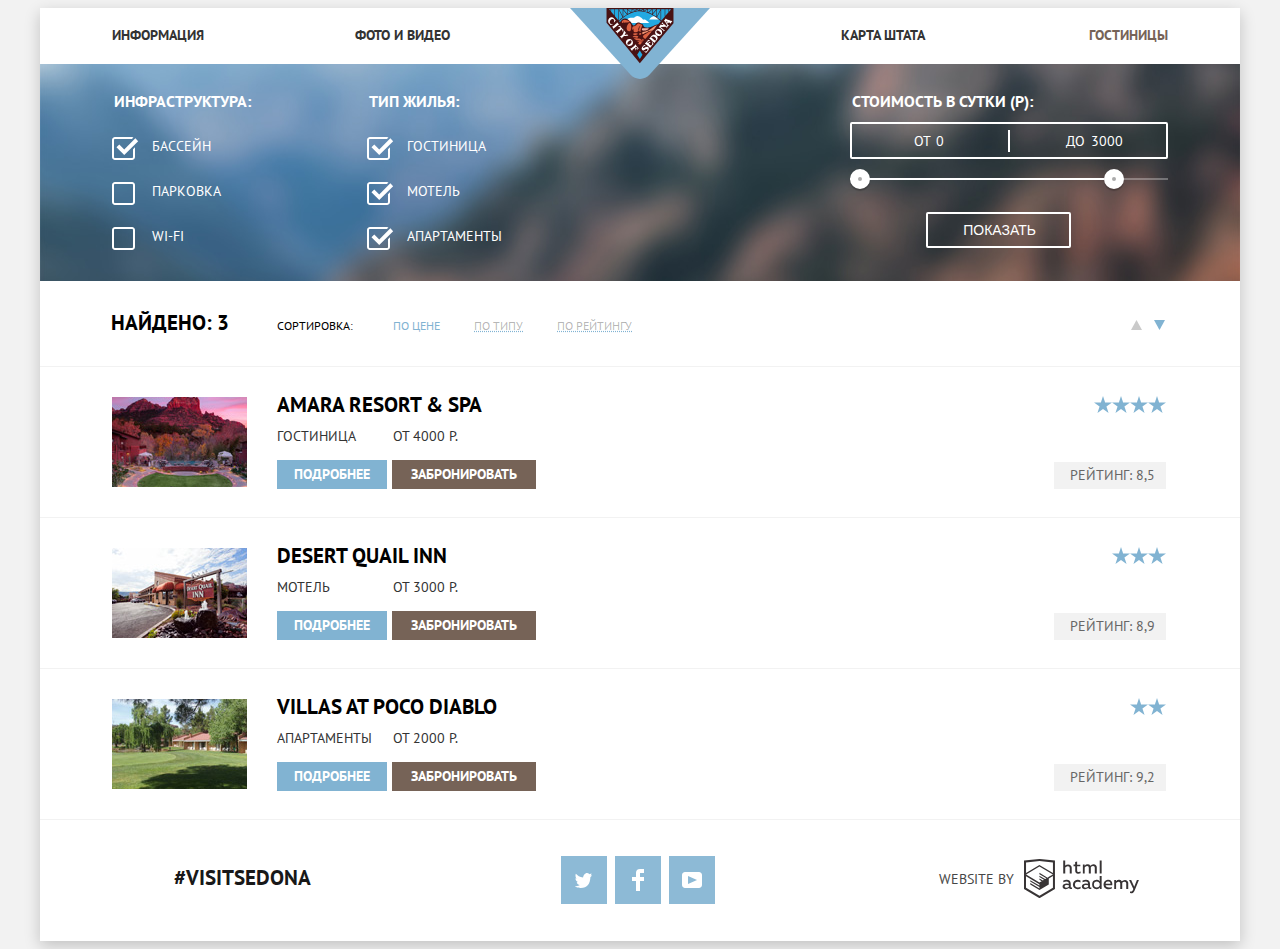
==== commit 6521f131: "Версия для защиты №3" ====
--- a/catalog.html
+++ b/catalog.html
@@ -5,7 +5,7 @@
   <title>HTML Academy: Седона</title>
   <link href="https://fonts.googleapis.com/css?family=PT+Sans" rel="stylesheet">
   <link rel="stylesheet" href="https://necolas.github.io/normalize.css/8.0.1/normalize.css">
-  <link rel="stylesheet" href="css/min-style.css"> 
+  <link rel="stylesheet" href="css/min-style.css">
   <!-- <link rel="stylesheet" href="css/style.css"> -->
 </head>
 <body class="inner">
@@ -26,12 +26,10 @@
 
     <main>
       <h1 class="visually-hidden">Выберите отель</h1>
-
       <div class="wrapper-inner">
         <section class="filters">
           <h2 class="visually-hidden">Фильтр гостиниц</h2>
           <form class="form-filters" method="get"  action="https://echo.htmlacademy.ru">
-            <div class="filter-column">
               <fieldset>
                 <legend>Инфраструктура:</legend>
                 <ul class="filter-list">
@@ -84,7 +82,6 @@
                   </li>
                 </ul>
               </fieldset>
-            </div>
             <fieldset class="filter-range">
               <legend class="filter-range-title">Стоимость в сутки (р):</legend>
               <div class="price-controls">
@@ -137,7 +134,6 @@
         <h2 class="visually-hidden">Подходящие отели</h2>
         <ul>
           <li class="item">
-            <div class="info-block">
               <img class="item-img" src="img/layer-21.jpg" alt="Amara Resort &amp; Spa" width="135" height="90">
               <div class="info">
                 <a class="item-name" href="/amara"> <b> Amara Resort &amp; Spa</b></a>
@@ -150,7 +146,6 @@
                   <a class="btn-book" href="book.html">Забронировать</a>
                 </div>
               </div>
-            </div>
             <div class="rating">
               <div class="item-stars four-stars">
                 <span class="visually-hidden">4 звезды</span>
@@ -159,7 +154,6 @@
             </div>
           </li>
           <li class="item">
-            <div class="info-block">
               <img class="item-img" src="img/layer-89-copy.jpg" alt="Desert Quail Inn" width="135" height="90">
               <div class="info">
                 <a class="item-name" href="/desert"><b>Desert Quail Inn</b></a>
@@ -172,7 +166,6 @@
                   <a class="btn-book" href="book.html">Забронировать</a>
                 </div>
               </div>
-            </div>
             <div class="rating">
               <div class="item-stars three-stars">
                 <span class="visually-hidden">3 звезды</span>
@@ -181,7 +174,6 @@
             </div>
           </li>
           <li class="item">
-            <div class="info-block">
               <img class="item-img" src="img/layer-22.jpg" alt="Villas at Poco Diablo" width="135" height="90">
               <div class="info">
                 <a class="item-name" href="/villas"><b>Villas at Poco Diablo</b></a>
@@ -193,7 +185,6 @@
                   <a class="btn-more" href="more.html">Подробнее</a>
                   <a class="btn-book" href="book.html">Забронировать</a>
                 </div>
-              </div>
             </div>
             <div class="rating">
               <div class="item-stars two-stars">
--- a/css/min-style.css
+++ b/css/min-style.css
@@ -1 +1 @@
-.btn-order,.btn-transparent,.date-select input,.filter-range,.number-select input,body{text-transform:uppercase}.advantages-item-special::after,.wrapper-inner{background-size:cover;background-position-y:center}.bridge::after,.city::after,.features-title:before,.social-btn,.welcome-wrapper,.wrapper-inner{background-repeat:no-repeat}body{padding:0;font-size:14px;line-height:21px;font-family:'PT Sans',Arial,sans-serif;text-align:center;color:#333;background-color:#f2f2f2}.advantages-title,.features-title,.welcome h2{font-size:21px;font-weight:700}.main-menu,.welcome h2,.welcome p{line-height:26px}img{max-width:100%;height:auto}a{text-decoration:none}.visually-hidden:not(:focus):not(:active),input[type=checkbox].visually-hidden,input[type=radio].visually-hidden{position:absolute;width:1px;height:1px;margin:-1px;padding:0;white-space:nowrap;border:0;-webkit-clip-path:inset(100%);clip-path:inset(100%);clip:rect(0 0 0 0);overflow:hidden}.main-wrapper{width:1200px;margin:0 auto;padding:0;background-color:#fff;-webkit-box-shadow:0 5px 15px 0 rgba(0,1,1,.2);box-shadow:0 5px 15px 0 rgba(0,1,1,.2)}.container{width:600px;margin:0 auto;padding:0}.main-header{position:relative}.logo{position:absolute;top:0;left:530px;z-index:3;display:block}.main-menu{margin:0;font-weight:700;color:#333}.main-menu-items{display:-webkit-box;display:-ms-flexbox;display:flex;-webkit-box-orient:horizontal;-webkit-box-direction:normal;-ms-flex-direction:row;flex-direction:row;-webkit-box-pack:justify;-ms-flex-pack:justify;justify-content:space-between;-ms-flex-wrap:wrap;flex-wrap:wrap;margin:0;padding-left:0;list-style:none}.main-menu-items a{display:block;padding-top:14px;padding-bottom:16px;color:#333}.advantages-list,.welcome-wrapper{display:-webkit-box;display:-ms-flexbox}.main-menu-items li{width:228px}.main-menu-items li:first-child{margin-left:72px}.main-menu-items li:nth-child(-n+2){padding-left:0;text-align:left}.main-menu-items li:nth-child(2){margin-right:50px}.main-menu-items li:nth-child(3){margin-left:50px}.main-menu-items li:nth-last-child(-n+2){text-align:right}.main-menu-items li:last-child{margin-right:72px}.main-menu-items a:focus,.main-menu-items a:hover{color:#81b3d2;outline:0}.main-menu-items a:active{color:rgba(0,0,0,.3)}.main-menu-items a.active-page{color:#766357}.welcome-wrapper{position:relative;display:flex;-webkit-box-orient:vertical;-webkit-box-direction:normal;-ms-flex-direction:column;flex-direction:column;-webkit-box-pack:end;-ms-flex-pack:end;justify-content:flex-end;-ms-flex-wrap:wrap;flex-wrap:wrap;width:auto;height:509px;margin:0;padding:0;background-image:url(../img/polygon.svg),url(../img/welcome.png),url(../img/background-photo.jpg);background-position:0 452px,center 75px,0 -80px;background-color:#81b3d2}.welcome-text{display:block;width:100%;padding-top:59px;padding-bottom:52px;background-color:#fff}.welcome h2{margin-bottom:26px;padding:0 40px;color:#000}.welcome p{display:block}.advantages-list{display:flex;-webkit-box-pack:justify;-ms-flex-pack:justify;justify-content:space-between;-ms-flex-wrap:wrap;flex-wrap:wrap;align-items:flex-start;align-content:flex-start;margin:0;padding:0;list-style:none}.advantages-item-special,.features-item-list{display:-webkit-box;display:-ms-flexbox;margin:0}.advantages-item{width:280px;padding:25px 60px 38px;list-style:none;background-color:#eee}.advantages-item p,.advantages-item-special p{padding-bottom:7px}.advantages-item-special{display:flex;-webkit-box-pack:start;-ms-flex-pack:start;justify-content:flex-start;-webkit-box-orient:horizontal;-webkit-box-direction:reverse;-ms-flex-direction:row-reverse;flex-direction:row-reverse;width:100%;padding:0}.advantages-item-special .advantages-text{width:280px;padding:25px 60px 38px;color:#fff;background-color:#81b3d2}.advantages-item-special:first-child{-webkit-box-orient:horizontal;-webkit-box-direction:normal;-ms-flex-direction:row;flex-direction:row}.order,.page-footer,.rating{-webkit-box-orient:vertical;-webkit-box-direction:normal}.advantages-item-special::after{content:"";display:block;width:800px;min-height:256px;background-color:#81b3d2}.city::after{background-image:url(../img/layer-10.jpg)}.bridge::after{background-image:url(../img/layer-5.jpg)}.advantages-title{padding-right:65px;padding-bottom:3px;padding-left:65px;text-align:center}.advantages-item .advantages-title{color:#000}.features-item-list{display:flex;-webkit-box-pack:justify;-ms-flex-pack:justify;justify-content:space-between;width:1200px;padding:0;list-style:none;background-color:#fff}.number-column,.order{display:-webkit-box;display:-ms-flexbox}.features-item{position:relative;width:400px;padding:139px 50px 69px;background-color:#fff}.features-title:before{content:"";position:absolute;top:60px;left:162px;width:76px;height:75px}.features-housing:before{background-image:url(../img/icon-1.svg)}.features-food:before{background-image:url(../img/icon-3.svg)}.features-souvenirs::before{top:57px;left:168px;background-image:url(../img/icon-2.svg)}.features-title{padding-bottom:4px;color:#000}.order{position:relative;display:flex;-ms-flex-direction:column;flex-direction:column;-webkit-box-align:center;-ms-flex-align:center;align-items:center}.order-info b{display:block;margin-top:50px;margin-bottom:24px;font-size:30px;line-height:36px;color:#000}.order-info p{margin-bottom:48px;line-height:24px}.btn-order{display:block;width:568px;padding:29px 0;font-size:21px;font-weight:700;line-height:26px;color:#fff;background-color:#766357;border-style:none}.btn-order:focus,.btn-order:hover{background-color:#604e43;outline:0}.btn-order:active{background-color:#503e33;outline:0}@-webkit-keyframes open{0%{max-height:0;opacity:0}100%{max-height:100%;opacity:1}}@keyframes open{0%{max-height:0;opacity:0}100%{max-height:100%;opacity:1}}.search{position:absolute;top:100%;left:calc(50% - 285px);z-index:2;display:block;width:458px;margin:0;padding:40px 55px 65px;text-align:left;background-color:#fff;-webkit-box-shadow:0 7px 15px 0 rgba(0,1,1,.15);box-shadow:0 7px 15px 0 rgba(0,1,1,.15)}.search-none{display:none}.search-show{display:block;animation:open 1s ease-in 0s 1 forwards;-webkit-animation:open 1s ease-in 0s 1 forwards}.number-column{display:flex;-webkit-box-pack:justify;-ms-flex-pack:justify;justify-content:space-between}.date-select,.number-select{display:-webkit-box;display:-ms-flexbox;display:flex;-webkit-box-pack:justify;-ms-flex-pack:justify;justify-content:space-between;-webkit-box-align:baseline;-ms-flex-align:baseline;align-items:baseline}.select-area{position:relative;-webkit-box-flex:1;-ms-flex-positive:1;flex-grow:1;background-color:#f2f2f2;border-style:none}.select-area.adults{margin-left:17px}.search label{margin:0;padding:0 24px 0 0;font-weight:700;line-height:26px;color:#000}.date-select input,.number-select input{padding:10px 0;font-weight:700;color:#000;background-color:#f2f2f2;border:2px solid #f2f2f2}.date-select input{width:95%;padding-left:15px}.number-select input{width:22px;padding-left:15px;text-align:left}.search input::-webkit-input-placeholder{font-weight:700;text-transform:uppercase;color:#000}.search input:-ms-input-placeholder{font-weight:700;text-transform:uppercase;color:#000}.search input::placeholder{font-weight:700;text-transform:uppercase;color:#000}.date-select input:hover,.number-select input:hover,button[name=calendar]:hover+input{font-weight:700;color:#000;background-color:#ebebeb;border:2px solid #ebebeb;outline:0}.date-select input:focus,.number-select input:focus,button[name=calendar]:focus+input{font-weight:700;color:#000;background-color:#fff;border:2px solid #e5e5e5;outline:0}.search button[name=calendar]{position:absolute;top:10px;right:8px;margin:0;padding:0;border:none;background-color:transparent}.search button[name=calendar]:active,.search button[name=calendar]:focus,.search button[name=calendar]:hover{outline:0}button[name=calendar]:focus path,button[name=calendar]:hover path{fill:#000}.web:focus path,.web:hover path,button[name=calendar]:active path{fill:#81b3d2}.search button[name=search]{width:458px;min-height:58px;margin-top:39px;font-weight:700;font-size:21px;line-height:26px;text-align:center;text-transform:uppercase;color:#fff;background-color:#81b3d2;border-style:none}.inner main,.item-row p{text-align:left}.search button[name=search]:focus,.search button[name=search]:hover{background-color:#669ec0}.search button[name=search]:active{color:rgba(255,255,255,.3);background-color:#5496bd}.number-select button{width:34px;height:28px;margin:0;padding:0;font-size:0;border:none}button[name=number-plus],button[name=number-mynus]{border:none;outline:0;background-color:#f2f2f2}button[name=number-mynus]::before{content:"";position:absolute;top:19px;left:14px;width:10px;height:3px;background-color:#cacaca}button[name=number-plus]::after,button[name=number-plus]::before{content:"";position:absolute;top:19px;left:89px;width:10px;height:2px;background-color:#cacaca}.map,.page-footer iframe{width:1200px;height:595px}button[name=number-plus]::before{-webkit-transform:rotate(90deg);-ms-transform:rotate(90deg);transform:rotate(90deg)}button[name=number-plus]:focus::after,button[name=number-plus]:focus::before,button[name=number-plus]:hover::after,button[name=number-plus]:hover::before,button[name=number-mynus]:focus::before,button[name=number-mynus]:hover::before{background-color:#000}button[name=number-plus]:active::after,button[name=number-plus]:active::before,button[name=number-mynus]:active::before{background-color:#81b3d2}.footer,.main-footer{background-color:#fff}.page-footer{position:relative;display:-webkit-box;display:-ms-flexbox;display:flex;-ms-flex-direction:column;flex-direction:column}.main-footer,.map-img,.page-footer iframe{position:absolute;bottom:0}.page-footer iframe{left:0;z-index:1}.map-img{z-index:-1}.main-footer{z-index:2;display:-webkit-box;display:-ms-flexbox;display:flex;-webkit-box-pack:justify;-ms-flex-pack:justify;justify-content:space-between;opacity:.9}.inner .main-footer,.label-checkbox,.page-footer img{position:relative}.page-footer img{z-index:1}.footer{width:419px;padding:0}.footer-left{padding-right:62px}.footer-left a{display:block;padding-top:45px;padding-right:13px;padding-bottom:50px;font-weight:700;line-height:26px;font-size:21px;color:#000}.footer-center ul,.social-btn{display:-webkit-box;display:-ms-flexbox}.footer-center ul{display:flex;-ms-flex-wrap:wrap;flex-wrap:wrap;-webkit-box-pack:justify;-ms-flex-pack:justify;justify-content:space-between;-webkit-box-align:center;-ms-flex-align:center;align-items:center;width:154px;margin:0;padding-top:36px}.footer-center li{width:46px;margin:0;padding:0;list-style:none}.social-btn{content:"";display:flex;-webkit-box-align:center;-ms-flex-align:center;align-items:center;-webkit-box-pack:center;-ms-flex-pack:center;justify-content:center;width:46px;height:48px;background-color:#81b3d2;background-position:center}.social-btn-tw{background-image:url(../img/twitter.svg)}.social-btn-fb{background-image:url(../img/fb-icon.svg)}.social-btn-ytb{background-image:url(../img/youtube.svg)}.social-btn:focus,.social-btn:hover{background-color:#669ec0}.social-btn:active{background-color:#5496bd;opacity:.3}.footer-right{display:-webkit-box;display:-ms-flexbox;display:flex;-webkit-box-pack:justify;-ms-flex-pack:justify;justify-content:space-between;-webkit-box-align:center;-ms-flex-align:center;align-items:center;max-width:200px;padding-top:33px;padding-right:101px;padding-bottom:36px}.footer-right span{display:block;line-height:26px}.web{display:block;width:115px;height:41px}.web:active path{fill:#bdbbbc}.wrapper-inner{width:auto;min-height:200px;background-image:url(../img/filter-background.jpg);background-color:#81b3d2}.form-filters{display:-webkit-box;display:-ms-flexbox;display:flex;-webkit-box-pack:justify;-ms-flex-pack:justify;justify-content:space-between;-ms-flex-wrap:wrap;flex-wrap:wrap;padding:27px 72px 10px;color:#fff}.filter-list{width:255px;margin:0;padding:0}.filters fieldset{border:none;margin:0;padding:0}.filters legend{display:block;margin-top:10px;font-size:16px;font-weight:700;color:#fff}.filters li{list-style:none}.filter-column{display:-webkit-box;display:-ms-flexbox;display:flex;-webkit-box-pack:justify;-ms-flex-pack:justify;justify-content:space-between;width:400px;color:#fff}.filter-option{display:block;margin-top:24px;margin-bottom:24px}.label-checkbox{padding-left:40px;cursor:pointer}.label-checkbox input[type=checkbox]+.checkbox-indicator{position:absolute;top:0;left:0;width:23px;height:23px;background-image:url(../img/checkbox-off.svg);background-repeat:no-repeat}.label-checkbox input[type=checkbox]:focus+.checkbox-indicator,.label-checkbox input[type=checkbox]:hover+.checkbox-indicator{background-image:url(../img/checkbox-off.svg)}.label-checkbox input[type=checkbox]:checked+.checkbox-indicator{width:27px;background-image:url(../img/checkbox-on.svg)}.label-checkbox input[type=checkbox]:disabled+.checkbox-indicator{width:27px;background-image:url(../img/checkbox-off-3.svg)}.label-checkbox input[type=checkbox]:disabled:checked+.checkbox-indicator{width:27px;background-image:url(../img/checkbox-on-2.svg)}.filter-range{width:318px;color:#fff}.filter-range-title{margin-bottom:10px;font-weight:600;font-size:16px;line-height:21px}.price-controls{position:relative;height:33px;margin-bottom:19px;font-size:0;border:2px solid #fff;border-radius:2px}.price-controls::after{content:"";position:absolute;top:50%;left:50%;width:2px;height:22px;background:#fff;-webkit-transform:translate(-50%,-50%);-ms-transform:translate(-50%,-50%);transform:translate(-50%,-50%)}.price-controls label{display:inline-block;vertical-align:top;font-size:14px;line-height:21px;cursor:pointer}.price-controls .max-price,.price-controls .min-price{width:90px;padding-left:62px}.price-controls input{width:50px;margin:0;padding-top:7px;color:inherit;font:inherit;background:0 0;border:none}.range-controls{position:relative;margin-bottom:32px}.range-controls .scale{height:2px;background:rgba(255,255,255,.3)}.range-controls .bar{width:80%;height:2px;background:#fff}.range-toggle{position:absolute;top:-9px;width:4px;height:4px;background:#ababab;border:8px solid #fff;border-radius:50%;-webkit-box-shadow:0 2px 1px 0 rgba(0,1,1,.2);box-shadow:0 2px 1px 0 rgba(0,1,1,.2);cursor:pointer}.range-toggle:hover{background:#1c4f80}.range-toggle-min{left:0}.range-toggle-max{left:80%}.btn-transparent{display:block;margin:0 97px 0 auto;padding:6px 33px 6px 35px;font-size:14px;line-height:20px;color:#fff;background:0 0;border:2px solid #fff;border-radius:2px;cursor:pointer}.sorting,.sorting-column{display:-webkit-box;display:-ms-flexbox}.btn-transparent:active,.btn-transparent:focus,.btn-transparent:hover{color:#000;background:#fff}.sorting{position:relative;display:flex;-webkit-box-pack:start;-ms-flex-pack:start;justify-content:flex-start;-webkit-box-align:baseline;-ms-flex-align:baseline;align-items:baseline;color:#000}.sorting b{display:block;padding:29px 48px 30px 71px;font-weight:700;font-size:21px;line-height:26px;color:#000}.sorting-column{display:flex;-webkit-box-pack:justify;-ms-flex-pack:justify;justify-content:space-between;font-size:12px;line-height:18px}.sorting-column p{margin-right:28px}.sorting-column ul{display:-webkit-box;display:-ms-flexbox;display:flex;-webkit-box-pack:justify;-ms-flex-pack:justify;justify-content:space-between;padding:0}.sorting-column li{padding-right:22px;list-style:none}.sorting-link{color:rgba(0,0,0,.3);text-decoration:underline;-webkit-text-decoration-style:dotted;text-decoration-style:dotted;-webkit-text-decoration-color:#81b3d2;text-decoration-color:#81b3d2}.sorting-link:focus,.sorting-link:hover{color:#81b3d2}.sorting-link:active{color:#000;text-decoration:none}.sorting-link.current{color:#81b3d2;text-decoration:none}.sorting-column.arrows{position:absolute;top:35px;right:74px}.arrow:focus path,.arrow:hover path{fill:#000}.arrow:active path{fill:#81b3d2}.sorting-column a{display:block;padding-left:12px}.info-block,.item{display:-webkit-box;display:-ms-flexbox}.sorting-link path{fill:#cacaca}.sorting-link:focus path,.sorting-link:hover path{fill:#231F20}.current path,.sorting-link:active path{fill:#81b3d2}.items-list ul{margin:0;padding:0}.items-list li.item{list-style:none;border-top:1px solid #f2f2f2}.items-list li.item:last-child{border-bottom:1px solid #f2f2f2}.item{position:relative;display:flex;-webkit-box-pack:justify;-ms-flex-pack:justify;justify-content:space-between;-webkit-box-align:start;-ms-flex-align:start;align-items:flex-start}.info-block,.item-row{-webkit-box-pack:start}.item-img{width:135px;height:90px;padding:30px 30px 30px 72px}.info-block{display:flex;-ms-flex-pack:start;justify-content:flex-start}.info{width:300px;padding-top:25px;padding-bottom:25px}.item-row{display:-webkit-box;display:-ms-flexbox;display:flex;-ms-flex-pack:start;justify-content:flex-start;-webkit-box-align:baseline;-ms-flex-align:baseline;align-items:baseline;padding-top:8px;padding-bottom:13px}.item-row p{display:block;min-width:110px;margin:0 6px 0 0}.item-tipe{width:110px}.item .item-name{margin-top:20px;padding-bottom:0;color:#000;line-height:26px;font-size:21px}.item .item-name:focus,.item .item-name:hover{color:#81b3d2}.item .item-name:active{color:rgba(0,0,0,.3)}.item .btn{display:-webkit-box;display:-ms-flexbox;display:flex;-webkit-box-pack:start;-ms-flex-pack:start;justify-content:flex-start}.item .btn-book,.item .btn-more{display:inline-block;vertical-align:middle;min-width:110px;margin-right:5px;padding:4px 17px;font-weight:700;text-align:center;color:#fff;background-color:#81b3d2}.item .btn-more{width:110px;padding:4px 0}.item .btn-book{background-color:#766357}.item .btn-more:focus,.item .btn-more:hover{background-color:#669ec0}.item .btn-more:active{color:rgba(255,255,255,.3);background-color:#5496bd}.item .btn-book:focus,.item .btn-book:hover{background-color:#604e43}.item .btn-book:active{color:rgba(255,255,255,.3);background-color:#503e33}.rating{display:-webkit-box;display:-ms-flexbox;display:flex;-ms-flex-direction:column;flex-direction:column;-ms-flex-line-pack:justify;align-content:space-between;-webkit-box-align:end;-ms-flex-align:end;align-items:flex-end;max-width:120px;padding-top:29px;padding-right:74px}.item-stars{display:block;width:90px;height:17px;margin-bottom:35px;background-image:url(../img/invalid-name.svg);background-repeat:repeat-x}.item-stars.four-stars{width:72px}.item-stars.three-stars{width:54px}.item-stars.two-stars{width:36px}.item-rating{padding:3px 11px 3px 16px;color:#666;background-color:#f2f2f2;border:none}
+body{padding:0;font-size:14px;line-height:21px;font-family:'PT Sans',Arial,sans-serif;text-align:center;text-transform:uppercase;color:#333;background-color:#f2f2f2}img{max-width:100%;height:auto}a{text-decoration:none}.visually-hidden:not(:focus):not(:active),input[type="checkbox"].visually-hidden,input[type="radio"].visually-hidden{position:absolute;width:1px;height:1px;margin:-1px;padding:0;white-space:nowrap;border:0;-webkit-clip-path:inset(100%);clip-path:inset(100%);clip:rect(0 0 0 0);overflow:hidden}.main-wrapper{width:1200px;margin:0 auto;padding:0;background-color:white;-webkit-box-shadow:0 5px 15px 0 rgba(0,1,1,.2);box-shadow:0 5px 15px 0 rgba(0,1,1,.2)}.container{width:600px;margin:0 auto;padding:0}.main-header{position:relative}.logo{position:absolute;top:0;left:530px;z-index:3;display:block}.main-menu{margin:0;font-weight:700;line-height:26px;color:#333}.main-menu-items{display:-webkit-box;display:-ms-flexbox;display:flex;-webkit-box-orient:horizontal;-webkit-box-direction:normal;-ms-flex-direction:row;flex-direction:row;-webkit-box-pack:justify;-ms-flex-pack:justify;justify-content:space-between;-ms-flex-wrap:wrap;flex-wrap:wrap;margin:0;padding-left:0;list-style:none}.main-menu-items a{display:block;padding-top:14px;padding-bottom:16px;color:#333}.main-menu-items li{width:228px}.main-menu-items li:first-child{margin-left:72px}.main-menu-items li:nth-child(-n+2){padding-left:0;text-align:left}.main-menu-items li:nth-child(2){margin-right:50px}.main-menu-items li:nth-child(3){margin-left:50px}.main-menu-items li:nth-last-child(-n+2){text-align:right}.main-menu-items li:last-child{margin-right:72px}.main-menu-items a:hover,.main-menu-items a:focus{color:#81b3d2;outline:none}.main-menu-items a:active{color:rgba(0,0,0,.3)}.main-menu-items a.active-page{color:#766357}.welcome-wrapper{position:relative;display:-webkit-box;display:-ms-flexbox;display:flex;-webkit-box-orient:vertical;-webkit-box-direction:normal;-ms-flex-direction:column;flex-direction:column;-webkit-box-pack:end;-ms-flex-pack:end;justify-content:flex-end;-ms-flex-wrap:wrap;flex-wrap:wrap;width:auto;height:509px;margin:0;padding:0;background-image:url(../img/polygon.svg),url(../img/welcome.png),url(../img/background-photo.jpg);background-position:0 452px,center 75px,0 -80px;background-repeat:no-repeat;background-color:#81b3d2;}.welcome-text{display:block;width:100%;padding-top:59px;padding-bottom:52px;background-color:#fff}.welcome h2{margin-bottom:26px;padding:0 40px;font-size:21px;font-weight:700;line-height:26px;color:#000}.welcome p{display:block;line-height:26px}.advantages-list{display:-webkit-box;display:-ms-flexbox;display:flex;-webkit-box-pack:justify;-ms-flex-pack:justify;justify-content:space-between;-ms-flex-wrap:wrap;flex-wrap:wrap;align-items:flex-start;align-content:flex-start;margin:0;padding:0;list-style:none}.advantages-item{width:280px;padding:25px 60px 38px;list-style:none;background-color:#eee}.advantages-item p,.advantages-item-special p{padding-bottom:7px}.advantages-item-special{display:-webkit-box;display:-ms-flexbox;display:flex;-webkit-box-pack:start;-ms-flex-pack:start;justify-content:flex-start;-webkit-box-orient:horizontal;-webkit-box-direction:reverse;-ms-flex-direction:row-reverse;flex-direction:row-reverse;width:100%;margin:0;padding:0}.advantages-item-special .advantages-text{width:280px;padding:25px 60px 38px;color:#fff;background-color:#81b3d2}.advantages-item-special:first-child{-webkit-box-orient:horizontal;-webkit-box-direction:normal;-ms-flex-direction:row;flex-direction:row}.advantages-item-special::after{content:"";display:block;width:800px;min-height:256px;background-color:#81b3d2;background-size:cover;background-position-y:center}.city::after{background-image:url(../img/layer-10.jpg);background-repeat:no-repeat}.bridge::after{background-image:url(../img/layer-5.jpg);background-repeat:no-repeat}.advantages-title{padding-right:65px;padding-bottom:3px;padding-left:65px;font-size:21px;font-weight:700;text-align:center}.advantages-item .advantages-title{color:#000}.features-item-list{display:-webkit-box;display:-ms-flexbox;display:flex;-webkit-box-pack:justify;-ms-flex-pack:justify;justify-content:space-between;width:1200px;margin:0;padding:0;list-style:none;background-color:#fff}.features-item{position:relative;width:400px;padding:50px;padding-top:139px;padding-bottom:69px;background-color:#fff}.features-title:before{content:"";position:absolute;top:60px;left:162px;width:76px;height:75px;background-repeat:no-repeat}.features-housing:before{background-image:url(../img/icon-1.svg)}.features-food:before{background-image:url(../img/icon-3.svg)}.features-souvenirs::before{top:57px;left:168px;background-image:url(../img/icon-2.svg)}.features-title{padding-bottom:4px;font-size:21px;font-weight:700;color:#000}.order{position:relative;display:-webkit-box;display:-ms-flexbox;display:flex;-webkit-box-orient:vertical;-webkit-box-direction:normal;-ms-flex-direction:column;flex-direction:column;-webkit-box-align:center;-ms-flex-align:center;align-items:center}.order-info b{display:block;margin-top:50px;margin-bottom:24px;font-size:30px;line-height:36px;color:#000}.order-info p{margin-bottom:48px;line-height:24px}.btn-order{display:block;width:568px;padding:29px 0;font-size:21px;font-weight:700;line-height:26px;text-transform:uppercase;color:#fff;background-color:#766357;border-style:none}.btn-order:hover,.btn-order:focus{background-color:#604e43;outline:none}.btn-order:active{background-color:#503e33;outline:none}@-webkit-keyframes open{0%{max-height:0;opacity:0}100%{max-height:100%;opacity:1}}@keyframes open{0%{max-height:0;opacity:0}100%{max-height:100%;opacity:1}}.search{position:absolute;top:100%;left:calc(50% - 285px);z-index:2;display:block;width:458px;margin:0;padding:55px;padding-top:40px;padding-bottom:65px;text-align:left;background-color:#fff;-webkit-box-shadow:0 7px 15px 0 rgba(0,1,1,.15);box-shadow:0 7px 15px 0 rgba(0,1,1,.15)}.search-none{display:none}.search-show{display:block;animation:open 1s ease-in 0s 1 forwards;-webkit-animation:open 1s ease-in 0s 1 forwards}.number-column{display:-webkit-box;display:-ms-flexbox;display:flex;-webkit-box-pack:justify;-ms-flex-pack:justify;justify-content:space-between}.date-select,.number-select{display:-webkit-box;display:-ms-flexbox;display:flex;-webkit-box-pack:justify;-ms-flex-pack:justify;justify-content:space-between;-webkit-box-align:baseline;-ms-flex-align:baseline;align-items:baseline}.select-area{position:relative;-webkit-box-flex:1;-ms-flex-positive:1;flex-grow:1;background-color:#f2f2f2;border-style:none}.select-area.adults{margin-left:17px}.search label{margin:0;padding:0;padding-right:24px;font-weight:700;line-height:26px;color:#000}.date-select input,.number-select input{padding:10px 0;font-weight:700;text-transform:uppercase;color:#000;background-color:#f2f2f2;border:2px solid #f2f2f2}.date-select input{width:95%;padding-left:15px}.number-select input{width:22px;padding-left:15px;text-align:left}.search input::-webkit-input-placeholder{font-weight:700;text-transform:uppercase;color:#000}.search input:-ms-input-placeholder{font-weight:700;text-transform:uppercase;color:#000}.search input::placeholder{font-weight:700;text-transform:uppercase;color:#000}.number-select input:hover,.date-select input:hover,button[name="calendar"]:hover + input{font-weight:700;color:#000;background-color:#ebebeb;border:2px solid #ebebeb;outline:none}.number-select input:focus,.date-select input:focus,button[name="calendar"]:focus + input{font-weight:700;color:#000;background-color:#fff;border:2px solid #e5e5e5;outline:none}.search button[name="calendar"]{position:absolute;top:10px;right:8px;margin:0;padding:0;border:none;background-color:transparent}.search button[name="calendar"]:hover,.search button[name="calendar"]:focus,.search button[name="calendar"]:active{outline:none}button[name="calendar"]:hover path,button[name="calendar"]:focus path{fill:#000}button[name="calendar"]:active path{fill:#81b3d2}.search button[name="search"]{width:458px;min-height:58px;margin-top:39px;font-weight:700;font-size:21px;line-height:26px;text-align:center;text-transform:uppercase;color:#fff;background-color:#81b3d2;border-style:none}.search button[name="search"]:focus,.search button[name="search"]:hover{background-color:#669ec0}.search button[name="search"]:active{color:rgba(255,255,255,.3);background-color:#5496bd}.number-select button{width:34px;height:28px;margin:0;padding:0;font-size:0;border:none}button[name="number-plus"],button[name="number-mynus"]{border:none;outline:none;background-color:#f2f2f2}button[name="number-mynus"]::before{content:"";position:absolute;top:19px;left:14px;width:10px;height:3px;background-color:#cacaca}button[name="number-plus"]::before,button[name="number-plus"]::after{content:"";position:absolute;top:19px;left:89px;width:10px;height:2px;background-color:#cacaca}button[name="number-plus"]::before{-webkit-transform:rotate(90deg);-ms-transform:rotate(90deg);transform:rotate(90deg)}button[name="number-plus"]:hover::before,button[name="number-plus"]:hover::after,button[name="number-plus"]:focus::before,button[name="number-plus"]:focus::after,button[name="number-mynus"]:hover::before,button[name="number-mynus"]:focus::before{background-color:#000}button[name="number-plus"]:active::before,button[name="number-plus"]:active::after,button[name="number-mynus"]:active::before{background-color:#81b3d2}.page-footer{position:relative;display:-webkit-box;display:-ms-flexbox;display:flex;-webkit-box-orient:vertical;-webkit-box-direction:normal;-ms-flex-direction:column;flex-direction:column}.map{width:1200px;height:595px}.page-footer iframe{position:absolute;bottom:0;left:0;z-index:1;width:1200px;height:595px}.map-img{position:absolute;bottom:0;z-index:-1}.main-footer{position:absolute;bottom:0;z-index:2;display:-webkit-box;display:-ms-flexbox;display:flex;-webkit-box-pack:justify;-ms-flex-pack:justify;justify-content:space-between;background-color:#fff;opacity:.9}.inner .main-footer{position:relative}.page-footer img{position:relative;z-index:1}.footer{width:419px;padding:0;background-color:#fff}.footer-left{padding-right:62px}.footer-left a{display:block;padding-top:45px;padding-right:13px;padding-bottom:50px;font-weight:700;line-height:26px;font-size:21px;color:#000}.footer-center ul{display:-webkit-box;display:-ms-flexbox;display:flex;-ms-flex-wrap:wrap;flex-wrap:wrap;-webkit-box-pack:justify;-ms-flex-pack:justify;justify-content:space-between;-webkit-box-align:center;-ms-flex-align:center;align-items:center;width:154px;margin:0;padding-top:36px}.footer-center li{width:46px;margin:0;padding:0;list-style:none}.social-btn{content:"";display:-webkit-box;display:-ms-flexbox;display:flex;-webkit-box-align:center;-ms-flex-align:center;align-items:center;-webkit-box-pack:center;-ms-flex-pack:center;justify-content:center;width:46px;height:48px;background-color:#81b3d2;background-repeat:no-repeat;background-position:center}.social-btn-tw{background-image:url(../img/twitter.svg)}.social-btn-fb{background-image:url(../img/fb-icon.svg)}.social-btn-ytb{background-image:url(../img/youtube.svg)}.social-btn:hover,.social-btn:focus{background-color:#669ec0}.social-btn:active{background-color:#5496bd;opacity:.3}.footer-right{display:-webkit-box;display:-ms-flexbox;display:flex;-webkit-box-pack:justify;-ms-flex-pack:justify;justify-content:space-between;-webkit-box-align:center;-ms-flex-align:center;align-items:center;max-width:200px;padding-top:33px;padding-right:101px;padding-bottom:36px}.footer-right span{display:block;line-height:26px}.web{display:block;width:115px;height:41px}.web:hover path,.web:focus path{fill:#81b3d2}.web:active path{fill:#bdbbbc}.inner main{text-align:left}.wrapper-inner{width:auto;min-height:200px;background-image:url(../img/filter-background.jpg);background-repeat:no-repeat;background-color:#81b3d2;background-size:cover;background-position-y:center}.form-filters{display:-webkit-box;display:-ms-flexbox;display:flex;-ms-flex-wrap:nowrap;flex-wrap:nowrap;padding:27px 72px 10px 72px;color:#fff}.filter-list{width:255px;margin:0;padding:0}.filters fieldset{border:none;margin:0;padding:0}.filters legend{display:block;margin-top:10px;font-size:16px;font-weight:700;color:#fff}.filters li{list-style:none}.filter-option{display:block;margin-top:24px;margin-bottom:24px}.label-checkbox{position:relative;padding-left:40px;cursor:pointer}.label-checkbox input[type="checkbox"] + .checkbox-indicator{position:absolute;top:0;left:0;width:23px;height:23px;background-image:url(../img/checkbox-off.svg);background-repeat:no-repeat}.label-checkbox input[type="checkbox"]:focus + .checkbox-indicator,.label-checkbox input[type="checkbox"]:hover + .checkbox-indicator{background-image:url(../img/checkbox-off.svg)}.label-checkbox input[type="checkbox"]:checked + .checkbox-indicator{width:27px;background-image:url(../img/checkbox-on.svg)}.label-checkbox input[type="checkbox"]:disabled + .checkbox-indicator{width:27px;background-image:url(../img/checkbox-off-3.svg)}.label-checkbox input[type="checkbox"]:disabled:checked + .checkbox-indicator{width:27px;background-image:url(../img/checkbox-on-2.svg)}fieldset.filter-range{width:318px;margin-left:auto;text-transform:uppercase;color:#fff}.filter-range-title{margin-bottom:10px;font-weight:600;font-size:16px;line-height:21px}.price-controls{position:relative;height:33px;margin-bottom:19px;font-size:0;border:2px solid #fff;border-radius:2px}.price-controls::after{content:"";position:absolute;top:50%;left:50%;width:2px;height:22px;background:#fff;-webkit-transform:translate(-50%,-50%);-ms-transform:translate(-50%,-50%);transform:translate(-50%,-50%)}.price-controls label{display:inline-block;vertical-align:top;font-size:14px;line-height:21px;cursor:pointer}.price-controls .min-price,.price-controls .max-price{width:90px;padding-left:62px}.price-controls input{width:50px;margin:0;padding-top:7px;color:inherit;font:inherit;background:none;border:none}.range-controls{position:relative;margin-bottom:32px}.range-controls .scale{height:2px;background:rgba(255,255,255,.3)}.range-controls .bar{width:80%;height:2px;background:#fff}.range-toggle{position:absolute;top:-9px;width:4px;height:4px;background:#ababab;border:8px solid #fff;border-radius:50%;-webkit-box-shadow:0 2px 1px 0 rgba(0,1,1,.2);box-shadow:0 2px 1px 0 rgba(0,1,1,.2);cursor:pointer}.range-toggle:hover{background:#1c4f80}.range-toggle-min{left:0}.range-toggle-max{left:80%}.btn-transparent{display:block;margin:0 auto;margin-right:97px;padding:6px 33px 6px 35px;font-size:14px;line-height:20px;text-transform:uppercase;color:#fff;background:transparent;border:2px solid #fff;border-radius:2px;cursor:pointer}.btn-transparent:hover,.btn-transparent:focus,.btn-transparent:active{color:#000;background:#fff}.sorting{display:-webkit-box;display:-ms-flexbox;display:flex;-webkit-box-align:baseline;-ms-flex-align:baseline;align-items:baseline;color:#000}.sorting b{display:block;padding:29px 48px 30px 71px;font-weight:700;font-size:21px;line-height:26px;color:#000}.sorting-column{display:-webkit-box;display:-ms-flexbox;display:flex;-webkit-box-pack:justify;-ms-flex-pack:justify;justify-content:space-between;font-size:12px;line-height:18px}.sorting-column p{margin-right:28px}.sorting-column ul{display:-webkit-box;display:-ms-flexbox;display:flex;-webkit-box-pack:justify;-ms-flex-pack:justify;justify-content:space-between;padding:0}.sorting-column li{padding-right:22px;list-style:none}.sorting-link{color:rgba(0,0,0,.3);text-decoration:underline;-webkit-text-decoration-style:dotted;text-decoration-style:dotted;-webkit-text-decoration-color:#81b3d2;text-decoration-color:#81b3d2}.sorting-link:hover,.sorting-link:focus{color:#81b3d2}.sorting-link:active{color:#000;text-decoration:none}.sorting-link.current{color:#81b3d2;text-decoration:none}.sorting-column.arrows{margin-right:75px;margin-left:auto}.arrow:hover path,.arrow:focus path{fill:#000}.arrow:active path{fill:#81b3d2}.sorting-column a{display:block;padding-left:12px}.sorting-link path{fill:#cacaca}.sorting-link:hover path,.sorting-link:focus path{fill:#231F20}.sorting-link:active path{fill:#81b3d2}.current path{fill:#81b3d2}.items-list ul{margin:0;padding:0}.items-list li.item{list-style:none;border-top:1px solid #f2f2f2}.items-list li.item:last-child{border-bottom:1px solid #f2f2f2}.item{position:relative;display:-webkit-box;display:-ms-flexbox;display:flex;-webkit-box-align:start;-ms-flex-align:start;align-items:flex-start}.item-img{width:135px;height:90px;padding:30px;padding-left:72px}.info-block{display:-webkit-box;display:-ms-flexbox;display:flex;-webkit-box-pack:start;-ms-flex-pack:start;justify-content:flex-start}.info{width:300px;padding-top:25px;padding-bottom:25px}.item-row{display:-webkit-box;display:-ms-flexbox;display:flex;-webkit-box-pack:justify;-ms-flex-pack:justify;-webkit-box-pack:start;-ms-flex-pack:start;justify-content:flex-start;-webkit-box-align:baseline;-ms-flex-align:baseline;align-items:baseline;padding-top:8px;padding-bottom:13px}.item-row p{display:block;min-width:110px;margin:0;margin-right:6px;text-align:left}.item-tipe{width:110px}.item .item-name{margin-top:20px;padding-bottom:0;color:#000;line-height:26px;font-size:21px}.item .item-name:focus,.item .item-name:hover{color:#81b3d2}.item .item-name:active{color:rgba(0,0,0,.3)}.item .btn{display:-webkit-box;display:-ms-flexbox;display:flex;-webkit-box-pack:start;-ms-flex-pack:start;justify-content:flex-start}.item .btn-more,.item .btn-book{display:inline-block;vertical-align:middle;min-width:110px;margin-right:5px;padding:4px 17px;font-weight:700;text-align:center;color:#fff;background-color:#81b3d2}.item .btn-more{width:110px;padding:4px 0}.item .btn-book{background-color:#766357}.item .btn-more:focus,.item .btn-more:hover{background-color:#669ec0}.item .btn-more:active{color:rgba(255,255,255,.3);background-color:#5496bd}.item .btn-book:focus,.item .btn-book:hover{background-color:#604e43}.item .btn-book:active{color:rgba(255,255,255,.3);background-color:#503e33}.rating{display:-webkit-box;display:-ms-flexbox;display:flex;-webkit-box-orient:vertical;-webkit-box-direction:normal;-ms-flex-direction:column;flex-direction:column;-ms-flex-line-pack:justify;align-content:space-between;-webkit-box-align:end;-ms-flex-align:end;align-items:flex-end;max-width:120px;margin-left:auto;padding-top:29px;padding-right:74px}.item-stars{display:block;width:90px;height:17px;margin-bottom:35px;background-image:url(../img/invalid-name.svg);background-repeat:repeat-x}.item-stars.four-stars{width:72px}.item-stars.three-stars{width:54px}.item-stars.two-stars{width:36px}.item-rating{padding:3px 11px 3px 16px;color:#666;background-color:#f2f2f2;border:none}
--- a/css/style.css
+++ b/css/style.css
@@ -904,11 +904,8 @@
   display: -webkit-box;
   display: -ms-flexbox;
   display: flex;
-  -webkit-box-pack: justify;
-  -ms-flex-pack: justify;
-  justify-content: space-between;
-  -ms-flex-wrap: wrap;
-  flex-wrap: wrap;
+  -ms-flex-wrap: nowrap;
+  flex-wrap: nowrap;
   padding: 27px 72px 10px 72px;
 
   color: #ffffff;
@@ -937,18 +934,6 @@
 
 .filters li {
   list-style: none;
-}
-
-.filter-column {
-  display: -webkit-box;
-  display: -ms-flexbox;
-  display: flex;
-  -webkit-box-pack: justify;
-  -ms-flex-pack: justify;
-  justify-content: space-between;
-  width: 400px;
-
-  color: #ffffff;
 }
 
 .filter-option {
@@ -1000,8 +985,9 @@
   background-image: url("../img/checkbox-on-2.svg");
 }
 
-.filter-range {
+fieldset.filter-range {
   width: 318px;
+  margin-left: auto;
 
   text-transform: uppercase;
   color: #ffffff;
@@ -1142,14 +1128,9 @@
 }
 
 .sorting {
-  position: relative;
-
-  display: -webkit-box;
-  display: -ms-flexbox;
-  display: flex;
-  -webkit-box-pack: start;
-  -ms-flex-pack: start;
-  justify-content: flex-start;
+  display: -webkit-box;
+  display: -ms-flexbox;
+  display: flex;
   -webkit-box-align: baseline;
   -ms-flex-align: baseline;
   align-items: baseline;
@@ -1224,9 +1205,8 @@
 }
 
 .sorting-column.arrows {
-  position: absolute;
-  top: 35px;
-  right: 74px;
+  margin-right: 75px;
+  margin-left: auto;
 }
 
 .arrow:hover path,
@@ -1280,9 +1260,6 @@
   display: -webkit-box;
   display: -ms-flexbox;
   display: flex;
-  -webkit-box-pack: justify;
-  -ms-flex-pack: justify;
-  justify-content: space-between;
   -webkit-box-align: start;
   -ms-flex-align: start;
   align-items: flex-start;
@@ -1426,6 +1403,7 @@
   -ms-flex-align: end;
   align-items: flex-end;
   max-width: 120px;
+  margin-left: auto;
   padding-top: 29px;
   padding-right: 74px;
 }
